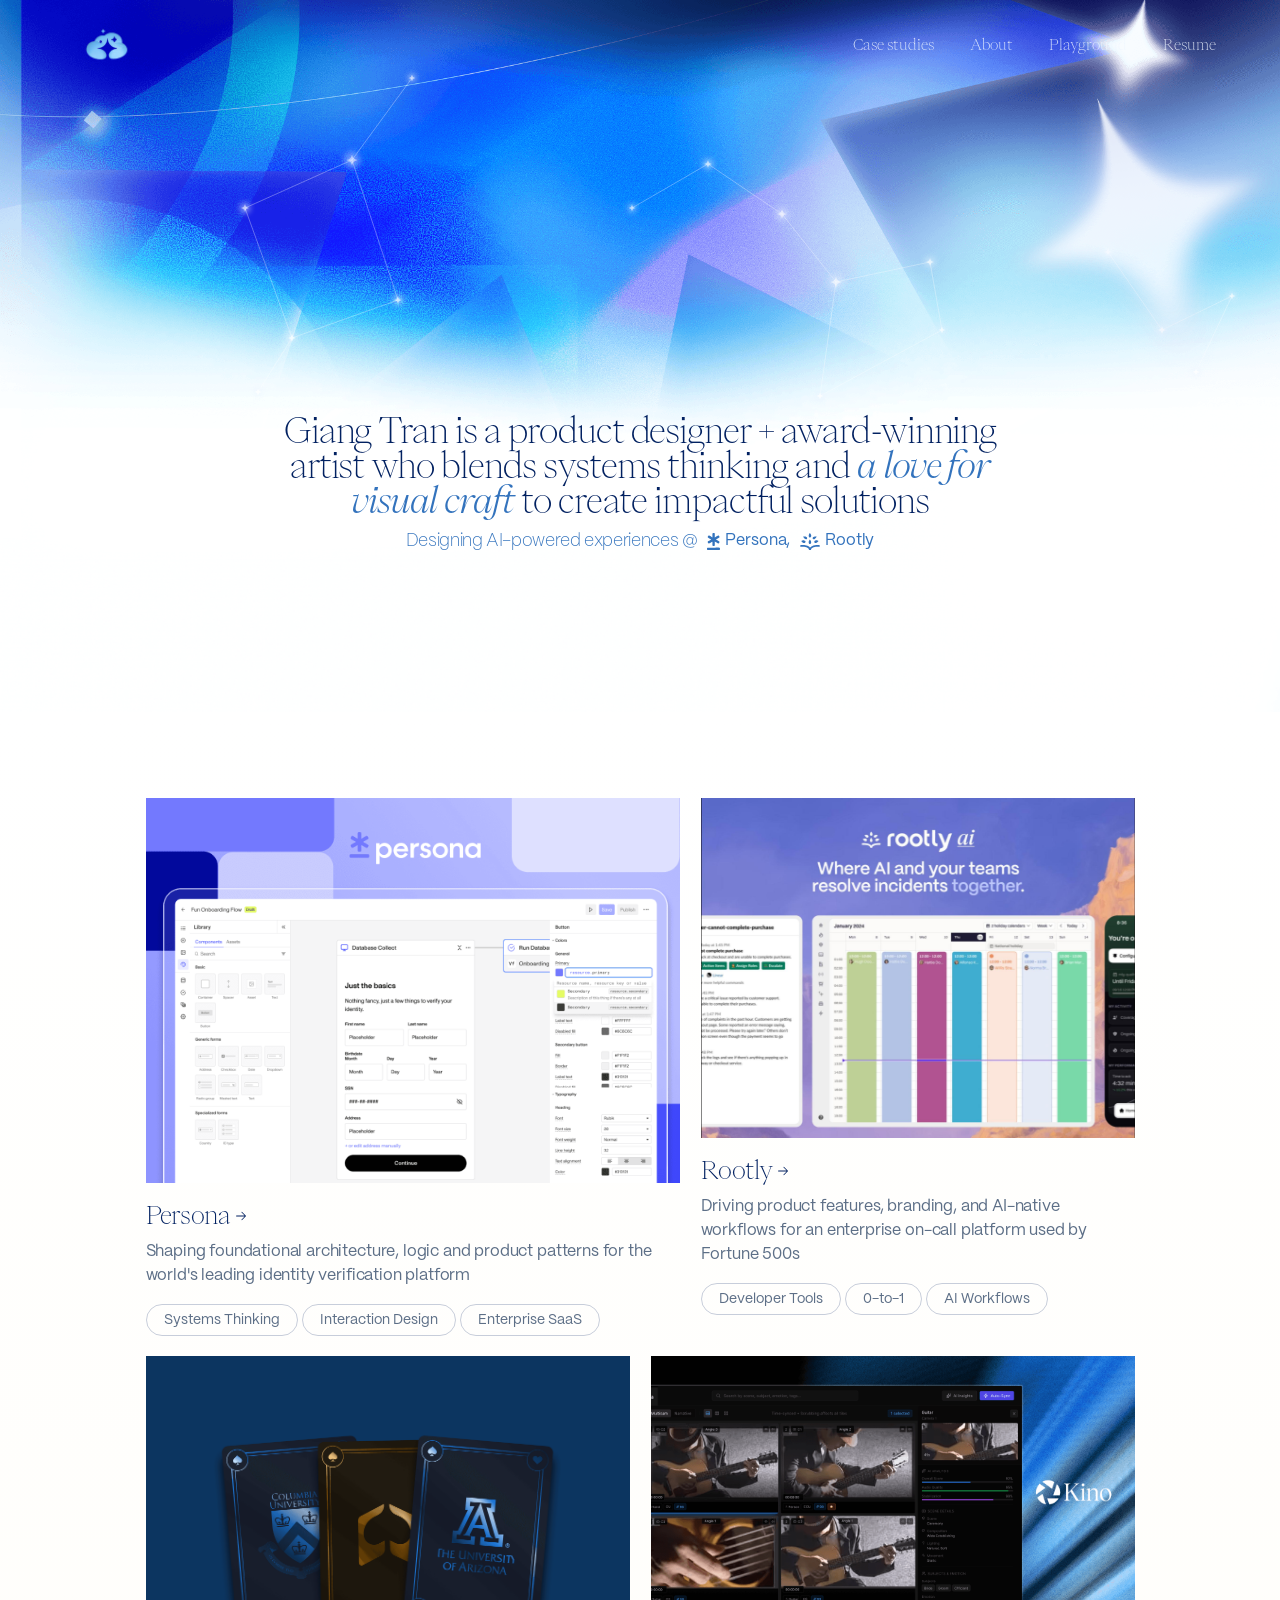
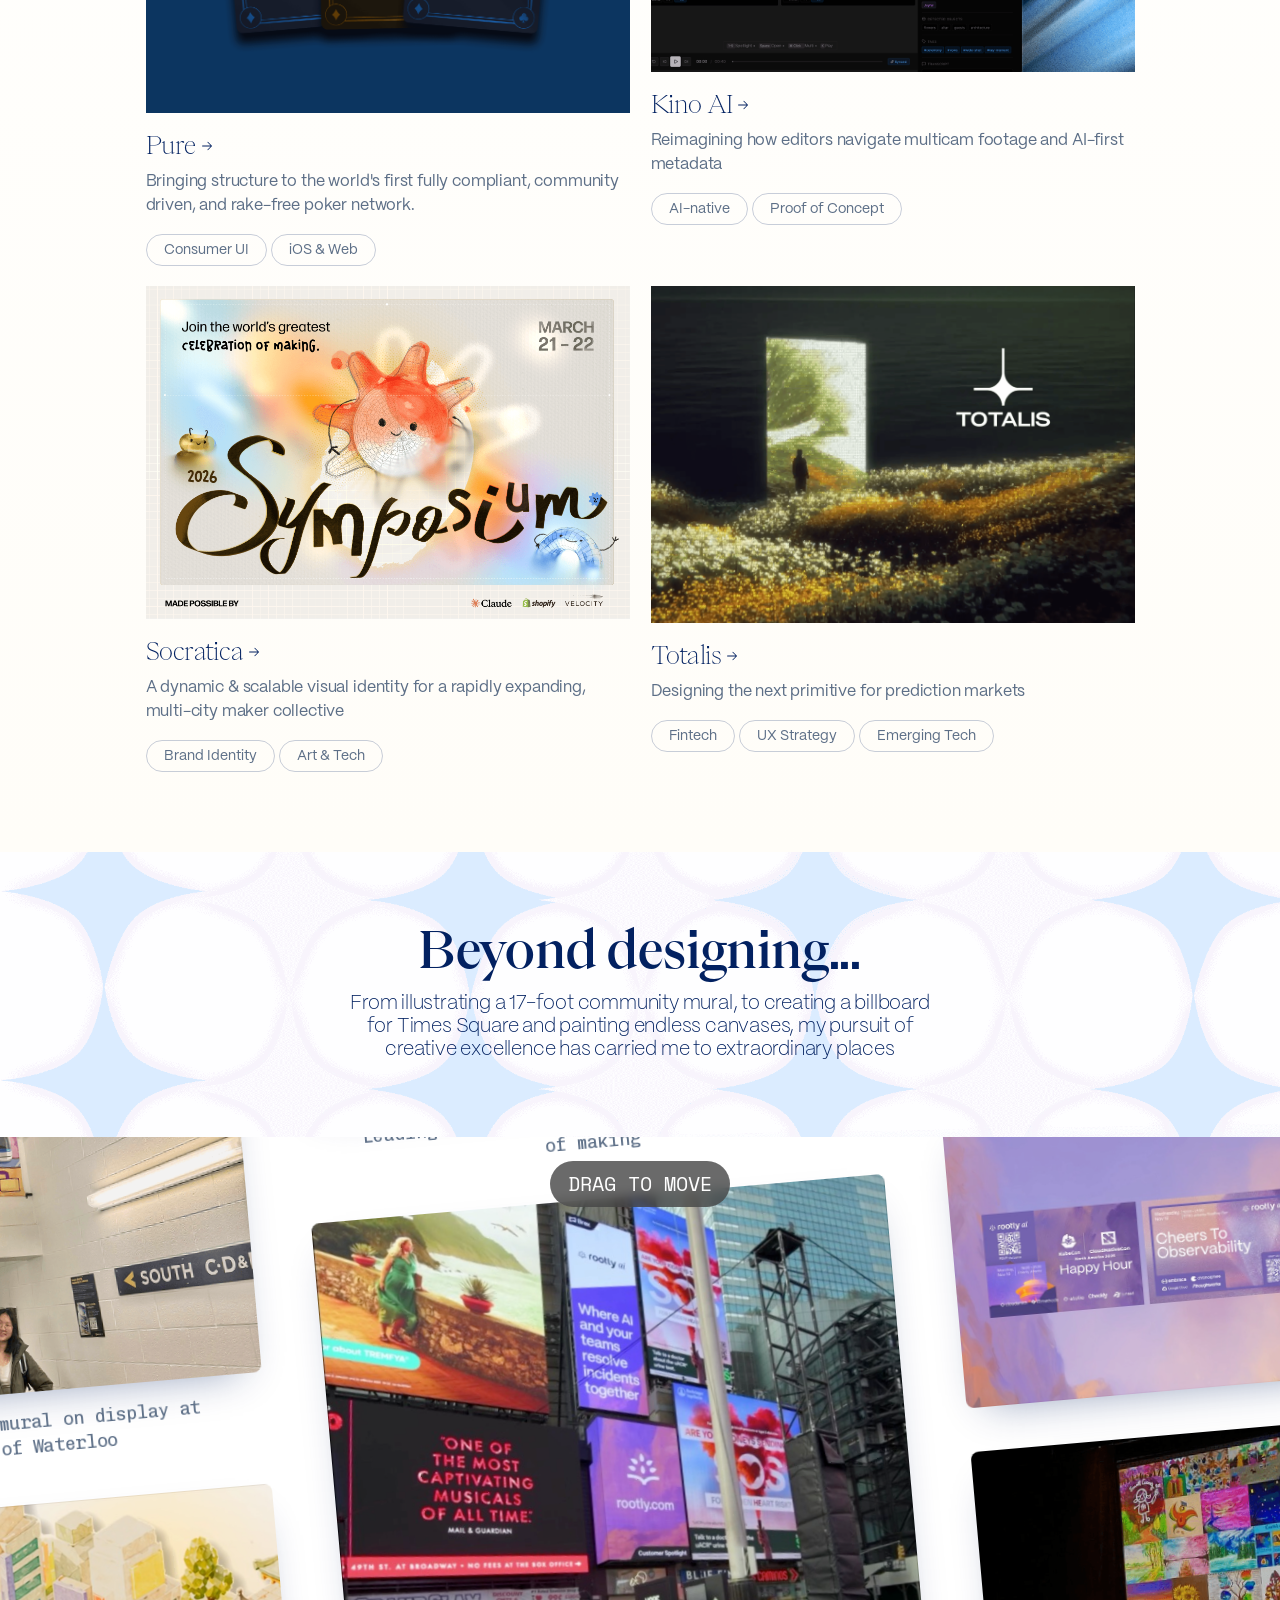
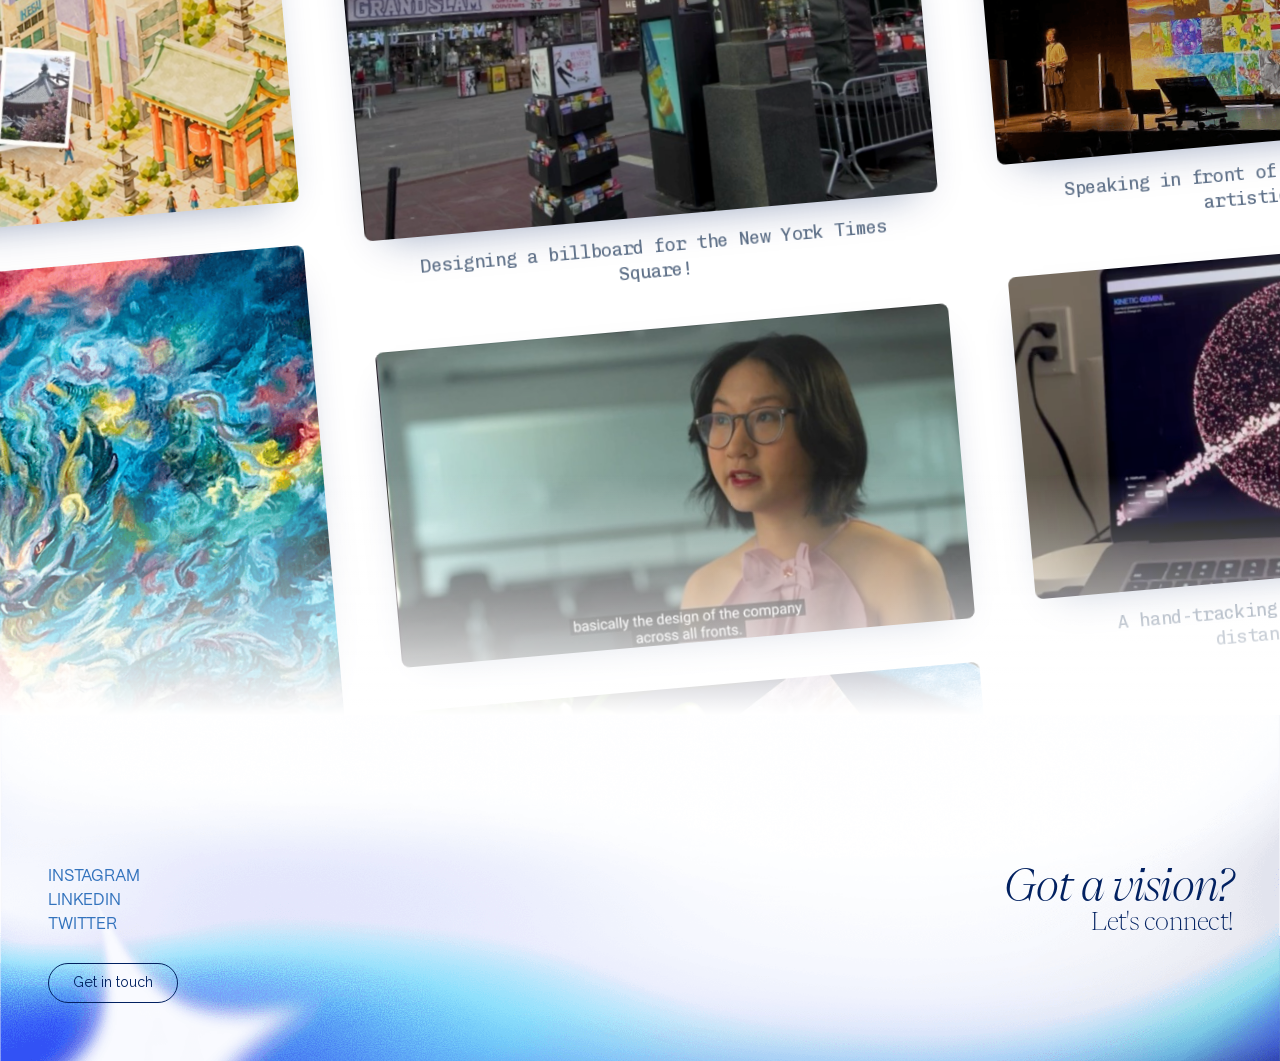
==== index.html @ 558af204 "Play cover videos for Persona and Rootly The two home-page cards now loop short muted videos (autopl" ====
<!doctype html>
<html lang="en">
<head>
  <meta charset="utf-8">
  <meta name="viewport" content="width=device-width, initial-scale=1">
  <title>Giang's Portfolio</title>
  <meta name="description" content="Giang Tran is a product designer + award-winning artist who blends systems thinking and a love for visual craft to create impactful solutions.">
  <link rel="icon" type="image/png" href="assets/home/logo.png">
  <meta property="og:title" content="Giang's Portfolio">
  <meta property="og:description" content="Product designer + award-winning artist blending systems thinking and visual craft.">
  <meta property="og:image" content="assets/og-image.png">
  <link rel="preload" href="assets/fonts/PPEiko-Thin.woff2" as="font" type="font/woff2" crossorigin>
  <link rel="preload" href="assets/fonts/PPMori-Regular.woff2" as="font" type="font/woff2" crossorigin>
  <script>
    // Turn on motion only when it can actually run, so content is never left hidden.
    if ('IntersectionObserver' in window && !matchMedia('(prefers-reduced-motion: reduce)').matches) {
      document.documentElement.classList.add('js-motion');
    }
  </script>
  <link rel="stylesheet" href="site.css">
  <link rel="stylesheet" href="styles.css">
</head>
<body class="home">

<!-- Shared icons -->
<svg width="0" height="0" class="visually-hidden" aria-hidden="true" focusable="false">
  <symbol id="i-arrow" viewBox="0 0 256 256">
    <path d="M200,64V168a8,8,0,0,1-16,0V83.31L69.66,197.66a8,8,0,0,1-11.32-11.32L172.69,72H88a8,8,0,0,1,0-16H192A8,8,0,0,1,200,64Z"/>
  </symbol>
  <symbol id="i-persona" viewBox="0 0 13.018 17.077">
    <path d="M5.986.015c.336-.008 1.171-.058 1.434.083.495.264.38 1.575.377 2.048-.008.76-.006 1.519.006 2.279.658-.322 3.205-2.012 3.723-1.911.183.035.345.161.452.31.213.297.64.962.559 1.326-.037.164-.122.27-.245.379-.682.607-2.402 1.4-3.288 1.959.648.424 3.306 1.712 3.504 2.233.074.194.04.404-.049.585-.16.332-.476 1.006-.847 1.122-.561.175-3.156-1.541-3.809-1.885-.029 1.044.011 2.094 0 3.139-.006.572.022 1-.564 1.257-.492.009-1.528.134-1.741-.455-.237-.651.156-3.339-.161-3.815-.382-.101-3.02 1.933-3.623 1.776-.531-.14-1.528-1.576-.687-2.092C2.09 7.7 3.153 7.114 4.221 6.49 3.638 6.084.865 4.741.709 4.249.57 3.813.931 3.343 1.138 2.978c.121-.213.297-.396.542-.459a.6.6 0 0 1 .372.025c.769.279 2.567 1.434 3.367 1.886.073-.962-.016-1.97.013-2.936C5.453.789 5.265.366 5.986.015ZM.471 14.714c.831-.04 1.874-.013 2.716-.013h4.926c1.363 0 3.126-.047 4.508.064.514.157.379 1.023.385 1.386.008.504-.047.668-.456.899-.809.045-1.84.019-2.663.02l-4.751.003H2.334c-.602 0-1.27.018-1.866-.063-.648-.088-.447-1.416-.409-1.863.018-.204.253-.34.412-.433Z"/>
  </symbol>
  <symbol id="i-rootly" viewBox="0 0 19.749 17.25">
    <path d="M1.105 12.275c.171-.028.613-.014.794-.014 2.517.008 6.45.36 7.998 2.684.363-.68 1.298-1.317 1.978-1.624 2.001-.904 4.296-1.079 6.46-1.042.445.007.978.023 1.414.09-.075.363-.141 1.314-.179 1.723-.482-.039-.994-.077-1.476-.074-2.157-.014-7.174.186-7.214 3.232l-1.999-.001v-.103c-.088-2.958-5.273-3.162-7.36-3.127-.448.007-.898.049-1.346.065A17 17 0 0 0 0 12.335c.368-.018.737-.038 1.105-.06ZM15.99 7.456c.55-.163 2.021.336 2.56.58-.63.811-1.109 1.417-2.034 1.906-.588.278-1.327.372-1.866-.076a1.23 1.23 0 0 1-.438-.844c-.085-1.02.937-1.497 1.778-1.567ZM3.063 7.46c.294-.033.592-.02.882.036.472.092.937.328 1.211.743a1.26 1.26 0 0 1-.354 1.721c-.421.273-.868.244-1.329.142-1.098-.363-1.761-1.171-2.44-2.066.677-.307 1.289-.496 2.03-.576Zm1.044-3.989c2.868-.372 3.982 2.454 1.754 2.894-1.509 0-2.335-1.518-2.958-2.695.396-.096.799-.163 1.204-.2Zm10.655-.004c.385-.098 1.5.104 1.896.203-.459 1.049-1.174 2.119-2.246 2.579-.489.152-1.019.154-1.435-.192a1.18 1.18 0 0 1-.422-.809c-.102-1.2 1.256-1.705 2.207-1.781ZM9.665 0c.014.001.045.006.055.015.58.607 1.135 1.437 1.353 2.256.248.937.039 1.933-1.008 2.203-.822.038-1.308-.468-1.452-1.258C8.408 2.087 9.058.904 9.665 0Zm.052 6.565c.005.003.03.013.033.017.805.973 1.836 2.576 1.145 3.858-.211.39-.608.557-.905.637-.821.024-1.294-.482-1.423-1.272-.192-1.17.513-2.321 1.15-3.24Z"/>
  </symbol>
</svg>

<nav class="nav nav--over" aria-label="Main">
  <a class="nav__logo" href="./" aria-label="Giang Tran, home"><img src="assets/home/logo.png" width="228" height="208" alt=""></a>
  <div class="nav__links" id="nav-links">
    <a href="#works">Case studies</a>
    <a href="about-me/">About</a>
    <a href="playground/">Playground</a>
    <a href="https://drive.google.com/file/d/1SyA3VrIay-27mWClztjOkhmCMgIzXOL6/view?usp=sharing" target="_blank" rel="noopener">Resume</a>
    <a class="nav__mail" href="mailto:giangt.edu@gmail.com">Get in touch</a>
  </div>
  <button class="nav__toggle" type="button" aria-label="Menu" aria-expanded="false" aria-controls="nav-links"><span></span><span></span></button>
</nav>

<header class="hero">
  <div class="hero__art" aria-hidden="true">
    <img class="hero__bg" src="assets/home/hero-bg.png" width="2048" height="1277" alt="">
    <svg class="hero__stars" viewBox="0 0 1440 712" preserveAspectRatio="xMidYMin slice">
      <g class="constellation">
        <polyline points="325,208 432,160 478,300 372,338 325,208"/>
        <polyline points="432,160 492,78"/>
        <polyline points="372,338 338,392"/>
        <g class="star" data-at="325,208"><circle class="star__halo" cx="325" cy="208" r="6"/><path d="M325,204 Q325.6,207.4 329,208 Q325.6,208.6 325,212 Q324.4,208.6 321,208 Q324.4,207.4 325,204Z"/></g><g class="star" data-at="432,160"><circle class="star__halo" cx="432" cy="160" r="8.4"/><path d="M432,154.4 Q432.8,159.2 437.6,160 Q432.8,160.8 432,165.6 Q431.2,160.8 426.4,160 Q431.2,159.2 432,154.4Z"/></g><g class="star" data-at="478,300"><circle class="star__halo" cx="478" cy="300" r="6"/><path d="M478,296 Q478.6,299.4 482,300 Q478.6,300.6 478,304 Q477.4,300.6 474,300 Q477.4,299.4 478,296Z"/></g>
        <g class="star" data-at="372,338"><circle class="star__halo" cx="372" cy="338" r="6"/><path d="M372,334 Q372.6,337.4 376,338 Q372.6,338.6 372,342 Q371.4,338.6 368,338 Q371.4,337.4 372,334Z"/></g><g class="star" data-at="492,78"><circle class="star__halo" cx="492" cy="78" r="4.8"/><path d="M492,74.8 Q492.4,77.6 495.2,78 Q492.4,78.4 492,81.2 Q491.6,78.4 488.8,78 Q491.6,77.6 492,74.8Z"/></g><g class="star" data-at="338,392"><circle class="star__halo" cx="338" cy="392" r="4.8"/><path d="M338,388.8 Q338.4,391.6 341.2,392 Q338.4,392.4 338,395.2 Q337.6,392.4 334.8,392 Q337.6,391.6 338,388.8Z"/></g>
      </g>
      <g class="constellation constellation--b">
        <polyline points="712,208 788,164 862,214 916,282 1010,262 1022,330 900,396"/>
        <polyline points="916,282 900,396"/>
        <g class="star" data-at="712,208"><circle class="star__halo" cx="712" cy="208" r="4.8"/><path d="M712,204.8 Q712.4,207.6 715.2,208 Q712.4,208.4 712,211.2 Q711.6,208.4 708.8,208 Q711.6,207.6 712,204.8Z"/></g><g class="star" data-at="788,164"><circle class="star__halo" cx="788" cy="164" r="6"/><path d="M788,160 Q788.6,163.4 792,164 Q788.6,164.6 788,168 Q787.4,164.6 784,164 Q787.4,163.4 788,160Z"/></g><g class="star" data-at="862,214"><circle class="star__halo" cx="862" cy="214" r="7.2"/><path d="M862,209.2 Q862.7,213.3 866.8,214 Q862.7,214.7 862,218.8 Q861.3,214.7 857.2,214 Q861.3,213.3 862,209.2Z"/></g>
        <g class="star" data-at="916,282"><circle class="star__halo" cx="916" cy="282" r="8.4"/><path d="M916,276.4 Q916.8,281.2 921.6,282 Q916.8,282.8 916,287.6 Q915.2,282.8 910.4,282 Q915.2,281.2 916,276.4Z"/></g><g class="star" data-at="1010,262"><circle class="star__halo" cx="1010" cy="262" r="6"/><path d="M1010,258 Q1010.6,261.4 1014,262 Q1010.6,262.6 1010,266 Q1009.4,262.6 1006,262 Q1009.4,261.4 1010,258Z"/></g><g class="star" data-at="1022,330"><circle class="star__halo" cx="1022" cy="330" r="4.8"/><path d="M1022,326.8 Q1022.4,329.6 1025.2,330 Q1022.4,330.4 1022,333.2 Q1021.6,330.4 1018.8,330 Q1021.6,329.6 1022,326.8Z"/></g><g class="star" data-at="900,396"><circle class="star__halo" cx="900" cy="396" r="4.8"/><path d="M900,392.8 Q900.4,395.6 903.2,396 Q900.4,396.4 900,399.2 Q899.6,396.4 896.8,396 Q899.6,395.6 900,392.8Z"/></g>
      </g>
      <g class="constellation constellation--c">
        <polyline points="1188,252 1242,330 1312,296 1276,372"/>
        <g class="star" data-at="1188,252"><circle class="star__halo" cx="1188" cy="252" r="4.8"/><path d="M1188,248.8 Q1188.4,251.6 1191.2,252 Q1188.4,252.4 1188,255.2 Q1187.6,252.4 1184.8,252 Q1187.6,251.6 1188,248.8Z"/></g><g class="star" data-at="1242,330"><circle class="star__halo" cx="1242" cy="330" r="6"/><path d="M1242,326 Q1242.6,329.4 1246,330 Q1242.6,330.6 1242,334 Q1241.4,330.6 1238,330 Q1241.4,329.4 1242,326Z"/></g><g class="star" data-at="1312,296"><circle class="star__halo" cx="1312" cy="296" r="4.8"/><path d="M1312,292.8 Q1312.4,295.6 1315.2,296 Q1312.4,296.4 1312,299.2 Q1311.6,296.4 1308.8,296 Q1311.6,295.6 1312,292.8Z"/></g><g class="star" data-at="1276,372"><circle class="star__halo" cx="1276" cy="372" r="4.8"/><path d="M1276,368.8 Q1276.4,371.6 1279.2,372 Q1276.4,372.4 1276,375.2 Q1275.6,372.4 1272.8,372 Q1275.6,371.6 1276,368.8Z"/></g>
      </g>
    </svg>
    <img class="hero__sparkle" src="assets/home/sparkle.png" width="945" height="916" alt="">
  </div>

  <div class="hero__copy">
    <h1 class="hero__title" data-words>Giang Tran is a product designer + award-winning artist who blends systems thinking and <em>a love for visual craft</em> to create impactful solutions</h1>
    <p class="hero__now">
      <span>Designing AI-powered experiences @</span>
      <a href="persona/"><svg class="mark mark--persona"><use href="#i-persona"/></svg>Persona,</a>
      <a href="rootly/"><svg class="mark mark--rootly"><use href="#i-rootly"/></svg>Rootly</a>
    </p>
  </div>
</header>

<main>
  <section class="works" id="works" aria-label="Case studies">
    <div class="works__grid">

      <div class="works__row works__row--wide-first">
        <a class="work" href="persona/" style="--ratio: 534 / 385">
          <div class="work__media"><video data-autoplay muted loop playsinline preload="metadata" poster="assets/home/cover-persona.png" aria-label="Persona's Flow Editor with the theme panel open"><source src="assets/video/cover-persona.mp4" type="video/mp4"></video></div>
          <h2 class="work__title">Persona <svg><use href="#i-arrow"/></svg></h2>
          <p class="work__desc">Shaping foundational architecture, logic and product patterns for the world's leading identity verification platform</p>
          <ul class="tags"><li>Systems Thinking</li><li>Interaction Design</li><li>Enterprise SaaS</li></ul>
        </a>
        <a class="work" href="rootly/" style="--ratio: 434 / 340">
          <div class="work__media"><video data-autoplay muted loop playsinline preload="metadata" poster="assets/home/posters/cover-rootly.jpg" aria-label="Rootly AI: where AI and your teams resolve incidents together"><source src="assets/video/cover-rootly.mp4" type="video/mp4"></video></div>
          <h2 class="work__title">Rootly <svg><use href="#i-arrow"/></svg></h2>
          <p class="work__desc">Driving product features, branding, and AI-native workflows for an enterprise on-call platform used by Fortune 500s</p>
          <ul class="tags"><li>Developer Tools</li><li>0-to-1</li><li>AI Workflows</li></ul>
        </a>
      </div>

      <div class="works__row">
        <a class="work" href="purepoker/" style="--ratio: 484 / 357">
          <div class="work__media"><img src="assets/home/cover-pure.png" width="2048" height="1510" alt="Three custom Pure playing card backs on a navy background" loading="lazy"></div>
          <h2 class="work__title">Pure <svg><use href="#i-arrow"/></svg></h2>
          <p class="work__desc">Bringing structure to the world's first fully compliant, community driven, and rake-free poker network.</p>
          <ul class="tags"><li>Consumer UI</li><li>iOS &amp; Web</li></ul>
        </a>
        <a class="work" href="kinoai/" style="--ratio: 484 / 316">
          <div class="work__media"><img src="assets/home/cover-kino.png" width="1294" height="844" alt="Kino's multicam editing interface showing four camera angles" loading="lazy"></div>
          <h2 class="work__title">Kino AI <svg><use href="#i-arrow"/></svg></h2>
          <p class="work__desc">Reimagining how editors navigate multicam footage and AI-first metadata</p>
          <ul class="tags"><li>AI-native</li><li>Proof of Concept</li></ul>
        </a>
      </div>

      <div class="works__row">
        <a class="work" href="socratica/" style="--ratio: 480 / 330">
          <div class="work__media"><img src="assets/home/cover-socratica.png" width="1893" height="1302" alt="Socratica Symposium 2026 poster with painterly characters" loading="lazy"></div>
          <h2 class="work__title">Socratica <svg><use href="#i-arrow"/></svg></h2>
          <p class="work__desc">A dynamic &amp; scalable visual identity for a rapidly expanding, multi-city maker collective</p>
          <ul class="tags"><li>Brand Identity</li><li>Art &amp; Tech</li></ul>
        </a>
        <div class="work work--soon" style="--ratio: 480 / 334">
          <div class="work__media"><img src="assets/home/cover-totalis.png" width="2048" height="1427" alt="Totalis: a glowing doorway standing in a field of flowers at night" loading="lazy"></div>
          <h2 class="work__title">Totalis <svg><use href="#i-arrow"/></svg></h2>
          <p class="work__desc">Designing the next primitive for prediction markets</p>
          <ul class="tags"><li>Fintech</li><li>UX Strategy</li><li>Emerging Tech</li></ul>
        </div>
      </div>

    </div>
  </section>

  <section class="beyond" id="beyond">
    <div class="beyond__head">
      <h2>Beyond designing...</h2>
      <p>From illustrating a 17-foot community mural, to creating a billboard for Times Square and painting endless canvases, my pursuit of creative excellence has carried me to extraordinary places</p>
    </div>

    <div class="beyond__stage" data-drag-stage>
      <div class="beyond__canvas" data-drag-canvas>
        <div class="beyond__col">
          <figure>
            <img src="assets/home/b-mural.png" width="977" height="1024" alt="Giang sitting in front of her 17-foot mural at the University of Waterloo" loading="lazy" draggable="false">
            <figcaption>My 17-feet digital art mural on display at the University of Waterloo</figcaption>
          </figure>
          <figure>
            <video data-autoplay muted loop playsinline preload="none" poster="assets/home/posters/b-col1.jpg" aria-label="An isometric illustration of Tokyo with travel photos popping up">
              <source src="assets/video/b-col1.mp4" type="video/mp4">
            </video>
          </figure>
          <figure>
            <img src="assets/home/b-isometric.png" width="710" height="1024" alt="Isometric painting of a Japanese street and temple" loading="lazy" draggable="false">
          </figure>
        </div>

        <div class="beyond__col">
          <figure>
            <video data-autoplay muted loop playsinline preload="none" poster="assets/home/posters/b-symposium.jpg" aria-label="Footage from the Socratica Symposium">
              <source src="assets/video/b-symposium.mp4" type="video/mp4">
            </video>
            <figcaption>Leading design for the world's greatest day of making</figcaption>
          </figure>
          <figure>
            <video data-autoplay muted loop playsinline preload="none" poster="assets/home/posters/b-billboard.jpg" aria-label="A Rootly billboard playing in Times Square">
              <source src="assets/video/b-billboard.mp4" type="video/mp4">
            </video>
            <figcaption>Designing a billboard for the New York Times Square!</figcaption>
          </figure>
          <figure>
            <video data-autoplay muted loop playsinline preload="none" poster="assets/home/posters/b-interview.jpg" aria-label="Giang interviewed as Faculty of Arts Co-op Student of the Year">
              <source src="assets/video/b-interview.mp4" type="video/mp4">
            </video>
          </figure>
          <figure>
            <img src="assets/home/b-dragon.png" width="1024" height="600" alt="Swirling dragon painting in blues and golds" loading="lazy" draggable="false">
          </figure>
        </div>

        <div class="beyond__col">
          <figure>
            <img src="assets/home/b-happyhour.jpeg" width="1024" height="576" alt="Event graphics for Rootly's KubeCon happy hour" loading="lazy" draggable="false">
          </figure>
          <figure class="is-narrow">
            <video data-autoplay muted loop playsinline preload="none" poster="assets/home/posters/b-col3.jpg" aria-label="Animated Rootly event invitations">
              <source src="assets/video/b-col3.mp4" type="video/mp4">
            </video>
          </figure>
          <figure>
            <img src="assets/home/b-speaking.png" width="1024" height="559" alt="A stage with a giant collage of Giang's paintings projected behind it" loading="lazy" draggable="false">
            <figcaption>Speaking in front of 3000+ people about my artistic journey</figcaption>
          </figure>
          <figure>
            <video data-autoplay muted loop playsinline preload="none" poster="assets/home/posters/b-handtracking.jpg" aria-label="A particle model reacting to hand movement">
              <source src="assets/video/b-handtracking.mp4" type="video/mp4">
            </video>
            <figcaption>A hand-tracking 3D model, changing with distance and pressure</figcaption>
          </figure>
        </div>
      </div>
      <span class="drag-pill" aria-hidden="true">DRAG TO MOVE</span>
      <span class="drag-cursor" aria-hidden="true">
        <svg class="drag-cursor__hand drag-cursor__hand--open" width="26" height="26" viewBox="0 0 24 24" fill="none" stroke="currentColor" stroke-width="1.6" stroke-linecap="round" stroke-linejoin="round"><path d="M18 11V6a2 2 0 0 0-4 0"/><path d="M14 10V4a2 2 0 0 0-4 0v2"/><path d="M10 10.5V6a2 2 0 0 0-4 0v8"/><path d="M18 8a2 2 0 1 1 4 0v6a8 8 0 0 1-8 8h-2c-2.8 0-4.5-.86-6-2.34l-3.6-3.6a2 2 0 0 1 2.83-2.82L7 15"/></svg>
        <svg class="drag-cursor__hand drag-cursor__hand--grab" width="26" height="26" viewBox="0 0 24 24" fill="none" stroke="currentColor" stroke-width="1.6" stroke-linecap="round" stroke-linejoin="round"><path d="M18 11.5V9a2 2 0 0 0-4 0v1.4"/><path d="M14 10V8a2 2 0 0 0-4 0v2"/><path d="M10 9.9V9a2 2 0 0 0-4 0v5"/><path d="M6 14a2 2 0 0 0-4 0"/><path d="M18 11a2 2 0 1 1 4 0v3a8 8 0 0 1-8 8h-4a8 8 0 0 1-8-8 2 2 0 1 1 4 0"/></svg>
        <span class="drag-cursor__label">See more</span>
      </span>
    </div>
  </section>
</main>

<footer class="site-footer">
  <img class="site-footer__bg" src="assets/home/footer-bg.png" width="2048" height="912" alt="" loading="lazy">
  <div class="site-footer__inner">
    <div>
      <ul class="site-footer__social">
        <li><a href="https://www.instagram.com/giangtran_0901/" target="_blank" rel="noopener">INSTAGRAM</a></li>
        <li><a href="https://www.linkedin.com/in/giang-tran0901/" target="_blank" rel="noopener">LINKEDIN</a></li>
        <li><a href="https://x.com/giangtr0901" target="_blank" rel="noopener">TWITTER</a></li>
      </ul>
      <a class="pill" href="mailto:giangt.edu@gmail.com">Get in touch</a>
    </div>
    <div class="site-footer__cta">
      <p class="site-footer__script">Got a vision?</p>
      <p class="site-footer__connect">Let's connect!</p>
    </div>
  </div>
</footer>

<script src="site.js" defer></script>
</body>
</html>
---- site.css ----
/* ==========================================================================
   Shared across every page: fonts, navigation, pill buttons, footer.
   Page-specific styles live in styles.css (home), case.css (case studies)
   and pages.css (About, Playground).
   ========================================================================== */

/* ---------- Fonts ---------- */
@font-face { font-family: "PP Mori"; src: url("assets/fonts/PPMori-ExtraLight.woff2") format("woff2"); font-weight: 200; font-display: swap; }
@font-face { font-family: "PP Mori"; src: url("assets/fonts/PPMori-Light.woff2") format("woff2"); font-weight: 300; font-display: swap; }
@font-face { font-family: "PP Mori"; src: url("assets/fonts/PPMori-Book.woff2") format("woff2"); font-weight: 350; font-display: swap; }
@font-face { font-family: "PP Mori"; src: url("assets/fonts/PPMori-Regular.woff2") format("woff2"); font-weight: 400; font-display: swap; }
@font-face { font-family: "PP Mori"; src: url("assets/fonts/PPMori-Medium.woff2") format("woff2"); font-weight: 500; font-display: swap; }
@font-face { font-family: "PP Mori"; src: url("assets/fonts/PPMori-SemiBold.woff2") format("woff2"); font-weight: 600; font-display: swap; }
@font-face { font-family: "PP Eiko"; src: url("assets/fonts/PPEiko-Thin.woff2") format("woff2"); font-weight: 100; font-display: swap; }
@font-face { font-family: "PP Eiko"; src: url("assets/fonts/PPEiko-Medium.woff2") format("woff2"); font-weight: 500; font-display: swap; }
@font-face { font-family: "PP Eiko"; src: url("assets/fonts/PPEiko-LightItalic.woff2") format("woff2"); font-weight: 300; font-style: italic; font-display: swap; }
@font-face { font-family: "Aston Script"; src: url("assets/fonts/AstonScript-Bold.woff2") format("woff2"); font-weight: 700; font-display: swap; }
@font-face { font-family: "Raleway"; src: url("assets/fonts/Raleway-Regular.woff2") format("woff2"); font-weight: 400; font-display: swap; }
@font-face { font-family: "Space Mono"; src: url("assets/fonts/SpaceMono-Regular.woff2") format("woff2"); font-weight: 400; font-display: swap; }
@font-face { font-family: "Chivo Mono"; src: url("assets/fonts/ChivoMono-Regular.woff2") format("woff2"); font-weight: 400; font-display: swap; }

/* ---------- Brand tokens ---------- */
:root {
  --navy: #022161;
  --blue: #3373bd;
  --sky: #cae0fa;
  --mist: #f0f7ff;
  --cream: #fffdf8;
  --slate: #5d6f87;
  --body: #5d6f87;          /* body copy across the site */

  --font-sans: "PP Mori", "Helvetica Neue", Helvetica, Arial, sans-serif;
  --font-serif: "PP Eiko", "Iowan Old Style", Georgia, serif;
  --font-script: "Aston Script", "Snell Roundhand", cursive;
  --font-ui: "Raleway", "PP Mori", sans-serif;
  --font-mono: "SF Mono", ui-monospace, "Chivo Mono", Menlo, monospace;
}

/* ---------- Navigation ---------- */
.nav {
  position: relative;
  z-index: 50;
  display: flex;
  align-items: center;
  gap: 40px;
  height: 91px;
  padding: 0 40px 0 80px;
  font-family: var(--font-sans);
  font-weight: 400;
  font-size: 16px;
  line-height: 24px;
  letter-spacing: -.01em;
  color: var(--navy);
}
.nav--over { position: absolute; inset: 0 0 auto; color: var(--mist); }

.nav a { color: inherit; text-decoration: none; }
.nav__logo { flex: none; display: block; }
.nav__logo img { display: block; width: 55px; height: auto; }

/* The bar itself only holds the space; the logo and links are pinned to the
   viewport so they stay visible while scrolling. Text colour follows the
   background underneath (site.js sets .is-on-dark / .is-on-light). */
.nav.is-on-dark { color: var(--mist); }
.nav.is-on-light { color: var(--navy); }

.nav__links,
.nav__toggle {
  -webkit-backdrop-filter: blur(14px) saturate(160%);
  backdrop-filter: blur(14px) saturate(160%);
  background: rgba(255, 255, 255, .12);
  box-shadow: inset 0 0 0 1px rgba(255, 255, 255, .22);
  transition: color .35s, background-color .35s, box-shadow .35s;
}
.nav.is-on-light .nav__links,
.nav.is-on-light .nav__toggle {
  background: rgba(255, 255, 255, .55);
  box-shadow: inset 0 0 0 1px rgba(2, 33, 97, .08), 0 8px 24px -14px rgba(2, 33, 97, .35);
}
/* At the very top the menu sits on the page with no glass behind it. */
.nav:not(.is-scrolled) .nav__links,
.nav:not(.is-scrolled) .nav__toggle {
  -webkit-backdrop-filter: none;
  backdrop-filter: none;
  background-color: transparent;
  box-shadow: none;
}

@media (min-width: 861px) {
  /* Start: logo on the left, menu on the right. Scrolled: both meet in the
     middle. site.js measures the menu and sets --logo-x / --links-x. */
  .nav__logo {
    position: fixed;
    top: 20px;
    left: 80px;
    transform-origin: left center;
  }
  .nav__links {
    position: fixed;
    top: 23px;
    right: 40px;
    display: flex;
    align-items: center;
    gap: 36px;
    padding: 10px 24px;
    border-radius: 12px;
  }
  .nav--js .nav__logo { left: 0; transform: translateX(var(--logo-x)) scale(var(--logo-s, 1)); }
  .nav--js .nav__links { left: 0; right: auto; transform: translateX(var(--links-x)); }
  .nav--ready .nav__logo,
  .nav--ready .nav__links {
    transition: transform .8s cubic-bezier(.65, 0, .35, 1), color .35s, background-color .35s, box-shadow .35s;
  }
}
.nav__links a { font-family: var(--font-serif); font-weight: 100; font-size: 15px; letter-spacing: 0; opacity: .92; transition: opacity .2s; }
.nav__links a:hover { opacity: 1; }
.nav__links a[aria-current="page"] { font-style: italic; opacity: .55; }
.nav__links a[aria-current="page"]:hover { opacity: 1; }

.nav__toggle,
.nav__links .nav__mail { display: none; }

/* ---------- Pill button ---------- */
.pill {
  display: inline-grid;
  place-items: center;
  min-width: 128px;
  height: 40px;
  padding: 0 24px;
  border: 1px solid currentColor;
  border-radius: 999px;
  font-family: var(--font-ui);
  font-size: 14px;
  line-height: 1.2;
  letter-spacing: 0;
  text-decoration: none;
  color: var(--navy);
  transition: background-color .25s, color .25s, border-color .25s;
}
.pill:hover { background: var(--navy); border-color: var(--navy); color: #fff; }

/* ---------- Footer ---------- */
.site-footer {
  position: relative;
  isolation: isolate;
  overflow: hidden;
  margin-top: var(--footer-gap, 0);
  padding: 150px 48px 58px;
  font-family: var(--font-sans);
  color: var(--navy);
}
.site-footer__bg {
  position: absolute;
  inset: 0;
  z-index: -1;
  width: 100%;
  height: 100%;
  max-width: none;
  object-fit: cover;
  object-position: center 52%;
}
.site-footer__inner {
  display: flex;
  justify-content: space-between;
  align-items: flex-start;
  gap: 32px;
}
.site-footer__social {
  margin: 0;
  padding: 0;
  list-style: none;
  font-weight: 400;
  font-size: 16px;
  line-height: 24px;
  letter-spacing: -.01em;
}
.site-footer__social a { color: var(--blue); text-decoration: none; transition: color .2s; }
.site-footer__social a:hover { color: var(--navy); }
.site-footer .pill { margin-top: 26px; }
.site-footer__cta { margin: -5px 0 0; text-align: right; }
.site-footer__script {
  margin: 0;
  font-family: var(--font-serif);
  font-style: italic;
  font-weight: 300;
  font-size: 42px;
  line-height: 1.15;
  letter-spacing: -.02em;
}
.site-footer__connect {
  margin: 0;
  font-family: var(--font-serif);
  font-weight: 100;
  font-size: 25px;
  line-height: 1;
  letter-spacing: -.03em;
}

/* ==========================================================================
   Small screens
   ========================================================================== */
@media (max-width: 860px) {
  .nav { height: 72px; padding: 0 20px; gap: 16px; }
  .nav__logo { position: fixed; top: 14px; left: 20px; }
  .nav__logo img { width: 46px; }

  .nav__toggle {
    position: fixed;
    top: 14px;
    right: 16px;
    display: grid;
    place-items: center;
    width: 44px;
    height: 44px;
    padding: 0;
    border: 0;
    border-radius: 12px;
    color: inherit;
    cursor: pointer;
  }
  .nav__toggle span {
    grid-area: 1 / 1;
    width: 22px;
    height: 1.5px;
    background: currentColor;
    transition: transform .3s cubic-bezier(.2, .6, .2, 1);
  }
  .nav__toggle span:first-child { transform: translateY(-4px); }
  .nav__toggle span:last-child { transform: translateY(4px); }
  .nav.is-open .nav__toggle span:first-child { transform: rotate(45deg); }
  .nav.is-open .nav__toggle span:last-child { transform: rotate(-45deg); }

  .nav__links {
    position: fixed;
    top: 66px;
    left: 12px;
    right: 12px;
    flex-direction: column;
    align-items: stretch;
    gap: 0;
    margin: 0;
    padding: 8px 20px;
    border-radius: 16px;
    background: rgba(255, 255, 255, .94);
    -webkit-backdrop-filter: blur(16px);
    backdrop-filter: blur(16px);
    box-shadow: 0 18px 40px -18px rgba(2, 33, 97, .35);
    color: var(--navy);
    opacity: 0;
    visibility: hidden;
    transform: translateY(-6px);
    transition: opacity .25s, transform .25s, visibility .25s;
  }
  .nav.is-open .nav__links { opacity: 1; visibility: visible; transform: none; }
  .nav.is-on-dark .nav__links,
  .nav.is-on-light .nav__links {
    -webkit-backdrop-filter: blur(16px);
    backdrop-filter: blur(16px);
    background: rgba(255, 255, 255, .94);
    box-shadow: 0 18px 40px -18px rgba(2, 33, 97, .35);
  }
  .nav__links a { padding: 13px 0; font-size: 17px; opacity: 1; }
  .nav__links .nav__mail { display: block; color: var(--blue); }
  .nav__links a + a { border-top: 1px solid rgba(2, 33, 97, .1); }

  .site-footer { padding: 96px 20px 66px; }
  .site-footer__inner { flex-direction: column-reverse; gap: 40px; }
  .site-footer__cta { margin: 0; text-align: left; }
  .site-footer__script { font-size: 36px; line-height: 1.2; }
  .site-footer__connect { margin-top: 8px; }
}

@media (prefers-reduced-motion: reduce) {
  .nav__links, .nav__toggle span, .pill,
  .nav--ready .nav__logo, .nav--ready .nav__links { transition: none; }
}

/* ---------- Cursor sparkle trail (site.js) ---------- */
.sparkle-trail {
  position: fixed;
  inset: 0;
  z-index: 9999;
  overflow: hidden;
  pointer-events: none;
}
.sparkle-trail__spark {
  position: absolute;
  clip-path: polygon(50% 0, 61% 39%, 100% 50%, 61% 61%, 50% 100%, 39% 61%, 0 50%, 39% 39%);
  filter: drop-shadow(0 0 3px currentColor);
  transform: translate(-50%, -50%);
  will-change: transform, opacity;
}
---- styles.css ----
/* ==========================================================================
   Homepage — rebuilt from the live giangs.art layout (measured at 1440px).
   Shared fonts, nav and footer come from site.css.
   ========================================================================== */

*, *::before, *::after { box-sizing: border-box; }

html { -webkit-text-size-adjust: 100%; scroll-behavior: smooth; }

body {
  margin: 0;
  background: #fff;
  color: var(--navy);
  font-family: var(--font-sans);
  font-weight: 400;
  font-size: 16px;
  line-height: 1.5;
  letter-spacing: -.01em;
  -webkit-font-smoothing: antialiased;
  -moz-osx-font-smoothing: grayscale;
  text-rendering: optimizeLegibility;
  overflow-x: hidden;
}

h1, h2, p, ul, figure { margin: 0; }
ul { padding: 0; list-style: none; }
img, video { display: block; max-width: 100%; }
a { color: inherit; text-decoration: none; }
.visually-hidden { position: absolute; width: 0; height: 0; overflow: hidden; }

/* ---------- Hero ---------- */
.hero {
  position: relative;
  min-height: 712px;
  padding: 412px 24px 96px;
  overflow: hidden;
  isolation: isolate;
}
.hero__art { position: absolute; inset: 0; z-index: -1; pointer-events: none; }
.hero__bg {
  position: absolute;
  inset: 0;
  width: 100%;
  height: 100%;
  max-width: none;
  object-fit: cover;
}

.hero__stars { position: absolute; inset: 0; width: 100%; height: 100%; }
.constellation :is(polyline, line) {
  fill: none;
  stroke: rgba(255, 255, 255, .55);
  stroke-width: .8;
  stroke-linecap: round;
  transition: stroke 1.6s ease;
}
.constellation .star {
  fill: #fff;
  filter: drop-shadow(0 0 2px rgba(255, 255, 255, .7));
  transform-box: fill-box;
  transform-origin: center;
  transition: filter 1.6s ease;
}
/* A faint blurred glow sitting behind each sparkle. */
.constellation .star__halo {
  fill: rgba(220, 235, 255, .35);
  filter: blur(2.5px);
}
.js-motion .constellation { animation: drift 14s ease-in-out infinite alternate; }
.js-motion .constellation--b { animation-duration: 18s; animation-delay: -6s; }
.js-motion .constellation--c { animation-duration: 16s; animation-delay: -3s; }

/* Load sequence (site.js sets the lengths and delays): a line draws from star
   to star, each star appears as the line reaches it, then the whole sky lights up. */
.js-motion .hero__stars line {
  stroke: rgba(255, 255, 255, .4);
  stroke-dasharray: var(--len);
  stroke-dashoffset: var(--len);
  animation: draw-line var(--dur) cubic-bezier(.45, 0, .55, 1) var(--delay) forwards;
}
.js-motion .hero__stars .star {
  opacity: 0;
  filter: drop-shadow(0 0 2px rgba(255, 255, 255, .6));
  animation: star-in .9s ease-out var(--delay, 0s) forwards;
}
.js-motion .hero__stars.is-lit line { stroke: rgba(255, 255, 255, .7); }
/* Once lit, each sparkle pulses in and out on its own rhythm (set in site.js). */
.js-motion .hero__stars.is-lit .star {
  opacity: 1;
  filter: drop-shadow(0 0 2px rgba(255, 255, 255, .9)) drop-shadow(0 0 6px rgba(202, 224, 250, .5));
  animation:
    light-up 1.8s ease-out,
    twinkle var(--tw-dur, 3s) ease-in-out calc(1.8s + var(--tw-delay, 0s)) infinite;
}

.hero__sparkle {
  position: absolute;
  top: 63px;
  left: 76.3%;
  width: clamp(190px, 25.6vw, 369px);
  height: auto;
  max-width: none;
  opacity: .86;
}
.js-motion .hero__sparkle { animation: sparkle 9s ease-in-out infinite; }

@keyframes drift {
  from { transform: translate(0, 0); }
  to { transform: translate(10px, -8px); }
}
@keyframes draw-line { to { stroke-dashoffset: 0; } }
@keyframes star-in {
  from { opacity: 0; transform: scale(.2); }
  60% { opacity: .9; transform: scale(1.25); }
  to { opacity: .7; transform: scale(1); }
}
@keyframes light-up {
  0% { opacity: .7; transform: scale(1); }
  35% { opacity: 1; transform: scale(1.4); }
  100% { opacity: 1; transform: scale(1); }
}
@keyframes twinkle {
  0%, 100% { opacity: 1; transform: scale(1) rotate(0deg); }
  50% { opacity: 0; transform: scale(.15) rotate(45deg); }
}
@keyframes sparkle {
  0%, 100% { transform: rotate(-42deg) scale(1); opacity: .86; }
  50% { transform: rotate(-30deg) scale(1.06); opacity: 1; }
}

.hero__copy { max-width: 740px; margin-inline: auto; text-align: center; }
.hero__title {
  font-family: var(--font-serif);
  font-weight: 100;
  font-size: 35px;
  line-height: 1;
  letter-spacing: -.03em;
  color: var(--navy);
}
.hero__title em { font-weight: 300; font-style: italic; color: var(--blue); }

.hero__now {
  display: flex;
  flex-wrap: wrap;
  justify-content: center;
  align-items: center;
  gap: 4px 10px;
  margin-top: 12px;
  font-weight: 200;
  font-size: 18px;
  line-height: 1.35;
  letter-spacing: -.02em;
  color: var(--blue);
}
.hero__now a {
  display: inline-flex;
  align-items: center;
  gap: 5px;
  font-weight: 400;
  font-size: 16px;
  letter-spacing: -.01em;
  transition: color .2s;
}
.hero__now a:hover { color: var(--navy); }
.mark { flex: none; fill: currentColor; }
.mark--persona { width: 13px; height: 17px; }
.mark--rootly { width: 20px; height: 17px; }

/* Words drift into focus one after another on load. */
.js-motion .hero__title .w {
  display: inline-block;
  opacity: 0;
  filter: blur(10px);
  transform: translateY(8px);
  animation: word-in .9s cubic-bezier(.2, .6, .2, 1) forwards;
  animation-delay: calc(var(--i) * 32ms + 120ms);
}
.js-motion .hero__now { opacity: 0; animation: fade-in .9s ease .95s forwards; }
@keyframes word-in { to { opacity: 1; filter: blur(0); transform: none; } }
@keyframes fade-in { to { opacity: 1; } }

/* ---------- Works ---------- */
.works {
  padding: 86px 20px 80px;
  background: linear-gradient(#fff 0%, var(--cream) 100%);
  scroll-margin-top: 0;
}
.works__grid { display: grid; gap: 20px; max-width: 989px; margin-inline: auto; }
.works__row {
  display: grid;
  grid-template-columns: repeat(2, minmax(0, 1fr));
  align-items: start;
  gap: 32px 21px;
}
.works__row--wide-first { grid-template-columns: minmax(0, 534fr) minmax(0, 434fr); }

.work { display: block; }
.work__media { aspect-ratio: var(--ratio, 3 / 2); overflow: hidden; background: var(--mist); }
.work__media :is(img, video) {
  display: block;
  width: 100%;
  height: 100%;
  object-fit: cover;
  transition: transform .8s cubic-bezier(.2, .6, .2, 1);
}
a.work:hover .work__media :is(img, video),
a.work:focus-visible .work__media :is(img, video) { transform: scale(1.03); }

.work__title {
  display: flex;
  align-items: center;
  gap: 2px;
  margin-top: 19px;
  font-family: var(--font-serif);
  font-weight: 100;
  font-size: 25px;
  line-height: 1;
  letter-spacing: -.03em;
  color: var(--navy);
}
.work__title svg {
  flex: none;
  width: 18px;
  height: 18px;
  margin-top: 3px;
  fill: currentColor;
  transform: rotate(45deg) scale(.72);
  transition: transform .35s cubic-bezier(.2, .6, .2, 1);
}
a.work:hover .work__title svg,
a.work:focus-visible .work__title svg { transform: rotate(0deg) scale(.9); }

.work__desc { margin-top: 13px; font-size: 16px; line-height: 24px; color: var(--slate); }

/* Tags: quiet outlined pills. */
.tags { display: flex; flex-wrap: wrap; gap: 4px; margin-top: 16px; }
.tags li {
  padding: 5px 17px;
  border: 1px solid rgba(2, 33, 97, .22);
  border-radius: 999px;
  font-size: 14px;
  line-height: 20px;
  letter-spacing: 0;
  color: var(--slate);
}

/* ---------- Beyond designing ---------- */
.beyond { background: #fff; }
.beyond__head {
  display: grid;
  align-content: center;
  justify-items: center;
  gap: 20px;
  min-height: 285px;
  padding: 48px 24px;
  background: url("assets/home/pattern.png") center / cover no-repeat;
  text-align: center;
}
.beyond__head h2 {
  font-family: var(--font-serif);
  font-weight: 500;
  font-size: 50px;
  line-height: .9;
  letter-spacing: -.004em;
}
.beyond__head p { max-width: 600px; font-weight: 200; font-size: 20px; line-height: 1.15; letter-spacing: -.01em; }

.beyond__stage {
  position: relative;
  height: 1178px;
  overflow: hidden;
  touch-action: pan-y;
  user-select: none;
  -webkit-user-select: none;
  cursor: grab;
}
.beyond__stage.is-dragging { cursor: grabbing; }
.beyond__stage::after {
  content: "";
  position: absolute;
  inset: auto 0 0;
  height: 240px;
  background: linear-gradient(rgba(255, 255, 255, 0), #fff);
  pointer-events: none;
}

.beyond__canvas {
  --col: 575px;
  --gap: 62px;
  position: absolute;
  top: -400px;
  left: 50%;
  display: flex;
  align-items: flex-start;
  gap: var(--gap);
  width: calc(3 * var(--col) + 2 * var(--gap));
  margin-left: calc(-1.5 * var(--col) - var(--gap));
  transform: translate3d(var(--x, 0px), var(--y, 0px), 0) rotate(-5deg);
  will-change: transform;
}
.beyond__col { flex: none; display: grid; gap: 44px; width: var(--col); }
.beyond__col:nth-child(2) { margin-top: 20px; }
.beyond__col:nth-child(3) { margin-top: 44px; }

.beyond__canvas img,
.beyond__canvas video {
  width: 100%;
  height: auto;
  border-radius: 8px;
  box-shadow: 0 18px 40px -22px rgba(2, 33, 97, .45);
  pointer-events: none;
}
.beyond__canvas video { object-fit: cover; background: var(--mist); }
.beyond__canvas .is-narrow { width: 66%; }
.beyond__canvas figcaption {
  margin-top: 18px;
  padding-inline: 8%;
  font-family: var(--font-mono);
  font-weight: 500;
  font-size: 18px;
  line-height: 1.4;
  letter-spacing: -.02em;
  text-align: center;
  color: var(--slate);
}

.drag-pill {
  position: absolute;
  top: 24px;
  left: 50%;
  z-index: 2;
  padding: 8px 18px;
  border-radius: 999px;
  background: rgba(64, 64, 64, .78);
  -webkit-backdrop-filter: blur(6px);
  backdrop-filter: blur(6px);
  font-family: "Space Mono", var(--font-mono);
  font-size: 20px;
  line-height: 30px;
  letter-spacing: 0;
  white-space: nowrap;
  color: #fff;
  transform: translate(-50%, 0);
  pointer-events: none;
  transition: opacity .3s;
}
/* With a mouse, a hand replaces the cursor inside the canvas: it sways while
   idle, closes while dragging, and turns into "See more" over a piece of work. */
.drag-cursor { display: none; }
@media (hover: hover) and (pointer: fine) {
  .beyond__stage.has-cursor,
  .beyond__stage.has-cursor.is-dragging { cursor: none; }

  .drag-cursor {
    position: absolute;
    top: 0;
    left: 0;
    z-index: 3;
    display: flex;
    align-items: center;
    gap: 8px;
    height: 52px;
    padding: 0 13px;
    border-radius: 999px;
    background: rgba(64, 64, 64, .78);
    -webkit-backdrop-filter: blur(6px);
    backdrop-filter: blur(6px);
    color: #fff;
    font-family: "Space Mono", var(--font-mono);
    font-size: 15px;
    line-height: 1;
    text-transform: uppercase;
    white-space: nowrap;
    pointer-events: none;
    opacity: 0;
    transform: translate3d(var(--px, 0px), var(--py, 0px), 0) translate(-50%, -50%) scale(.6);
    transition: opacity .2s, transform .2s cubic-bezier(.2, .6, .2, 1), padding .25s;
  }
  .has-cursor .drag-cursor { opacity: 1; transform: translate3d(var(--px, 0px), var(--py, 0px), 0) translate(-50%, -50%); }
  /* Follow the pointer without lag; only the size change eases. */
  .has-cursor .drag-cursor { transition: opacity .2s, padding .25s; }

  .drag-cursor__hand { flex: none; display: block; }
  .drag-cursor__hand--open { animation: hand-sway 1.6s ease-in-out infinite; transform-origin: 50% 90%; }
  .drag-cursor__hand--grab,
  .is-dragging .drag-cursor__hand--open { display: none; }
  .is-dragging .drag-cursor__hand--grab { display: block; }

  .drag-cursor__label { display: none; }
  .is-over-work:not(.is-dragging) .drag-cursor { padding: 0 20px 0 15px; }
  .is-over-work:not(.is-dragging) .drag-cursor__label { display: block; }

  .has-cursor .drag-pill { opacity: 0; }
}
@keyframes hand-sway {
  0%, 100% { transform: translateX(-2px) rotate(-8deg); }
  50% { transform: translateX(2px) rotate(8deg); }
}

/* ---------- Scroll reveals ---------- */
.js-motion :is(.work, .beyond__head > *) {
  transition:
    opacity .8s cubic-bezier(.2, .6, .2, 1) var(--reveal-delay, 0ms),
    transform .8s cubic-bezier(.2, .6, .2, 1) var(--reveal-delay, 0ms);
}
.js-motion :is(.work, .beyond__head > *):not(.is-visible) { opacity: 0; transform: translateY(24px); }

/* ==========================================================================
   Tablet
   ========================================================================== */
@media (max-width: 1100px) {
  .hero { min-height: 0; padding-top: clamp(300px, 34vw, 412px); }
  .beyond__canvas { --col: 440px; --gap: 44px; top: -300px; }
  .beyond__stage { height: 940px; }
}

/* ==========================================================================
   Mobile
   ========================================================================== */
@media (max-width: 720px) {
  .hero { padding: 268px 20px 56px; }
  .hero__bg { height: 420px; object-position: 38% top; }
  .hero__stars { height: 420px; }
  .hero__sparkle { top: 84px; left: 62%; }
  .hero__title { font-size: 27px; line-height: 1.06; }
  .hero__now { margin-top: 16px; font-size: 16px; }
  .hero__now span { flex-basis: 100%; }

  .works { padding: 40px 20px 64px; }
  .works__grid { gap: 40px; }
  .works__row,
  .works__row--wide-first { grid-template-columns: minmax(0, 1fr); gap: 40px; }
  .work__title { margin-top: 16px; }
  .work__desc { margin-top: 10px; }

  .beyond__head { min-height: 240px; gap: 16px; }
  .beyond__head h2 { font-size: 38px; }
  .beyond__head p { font-size: 17px; line-height: 1.25; }

  .beyond__stage { height: 700px; }
  .beyond__stage::after { height: 140px; }
  .beyond__canvas { --col: 270px; --gap: 24px; top: -150px; }
  .beyond__col { gap: 26px; }
  .beyond__canvas figcaption { margin-top: 12px; font-size: 13px; }
  .drag-pill { top: 16px; padding: 5px 14px; font-size: 14px; line-height: 24px; }
}

@media (prefers-reduced-motion: reduce) {
  html { scroll-behavior: auto; }
  .drag-cursor__hand--open { animation: none; }
  .work__media img, .work__title svg { transition: none; }
}
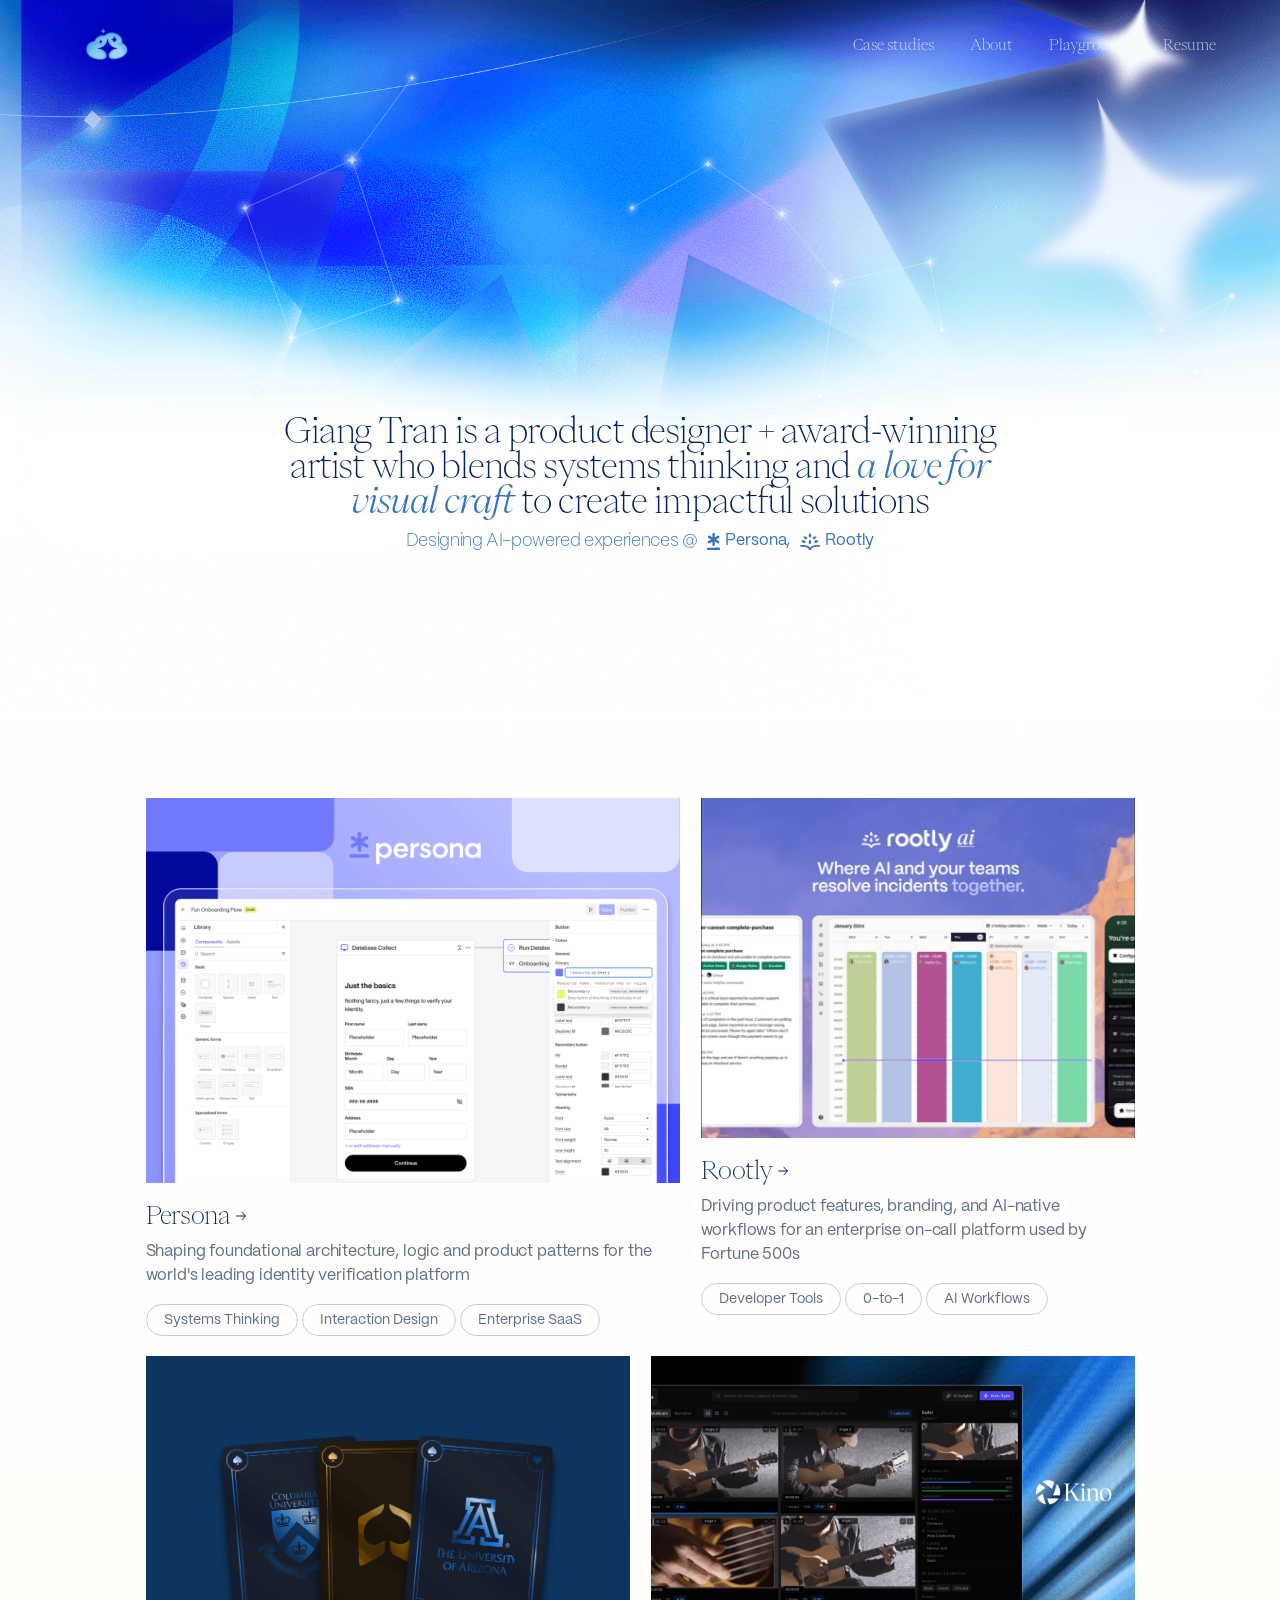
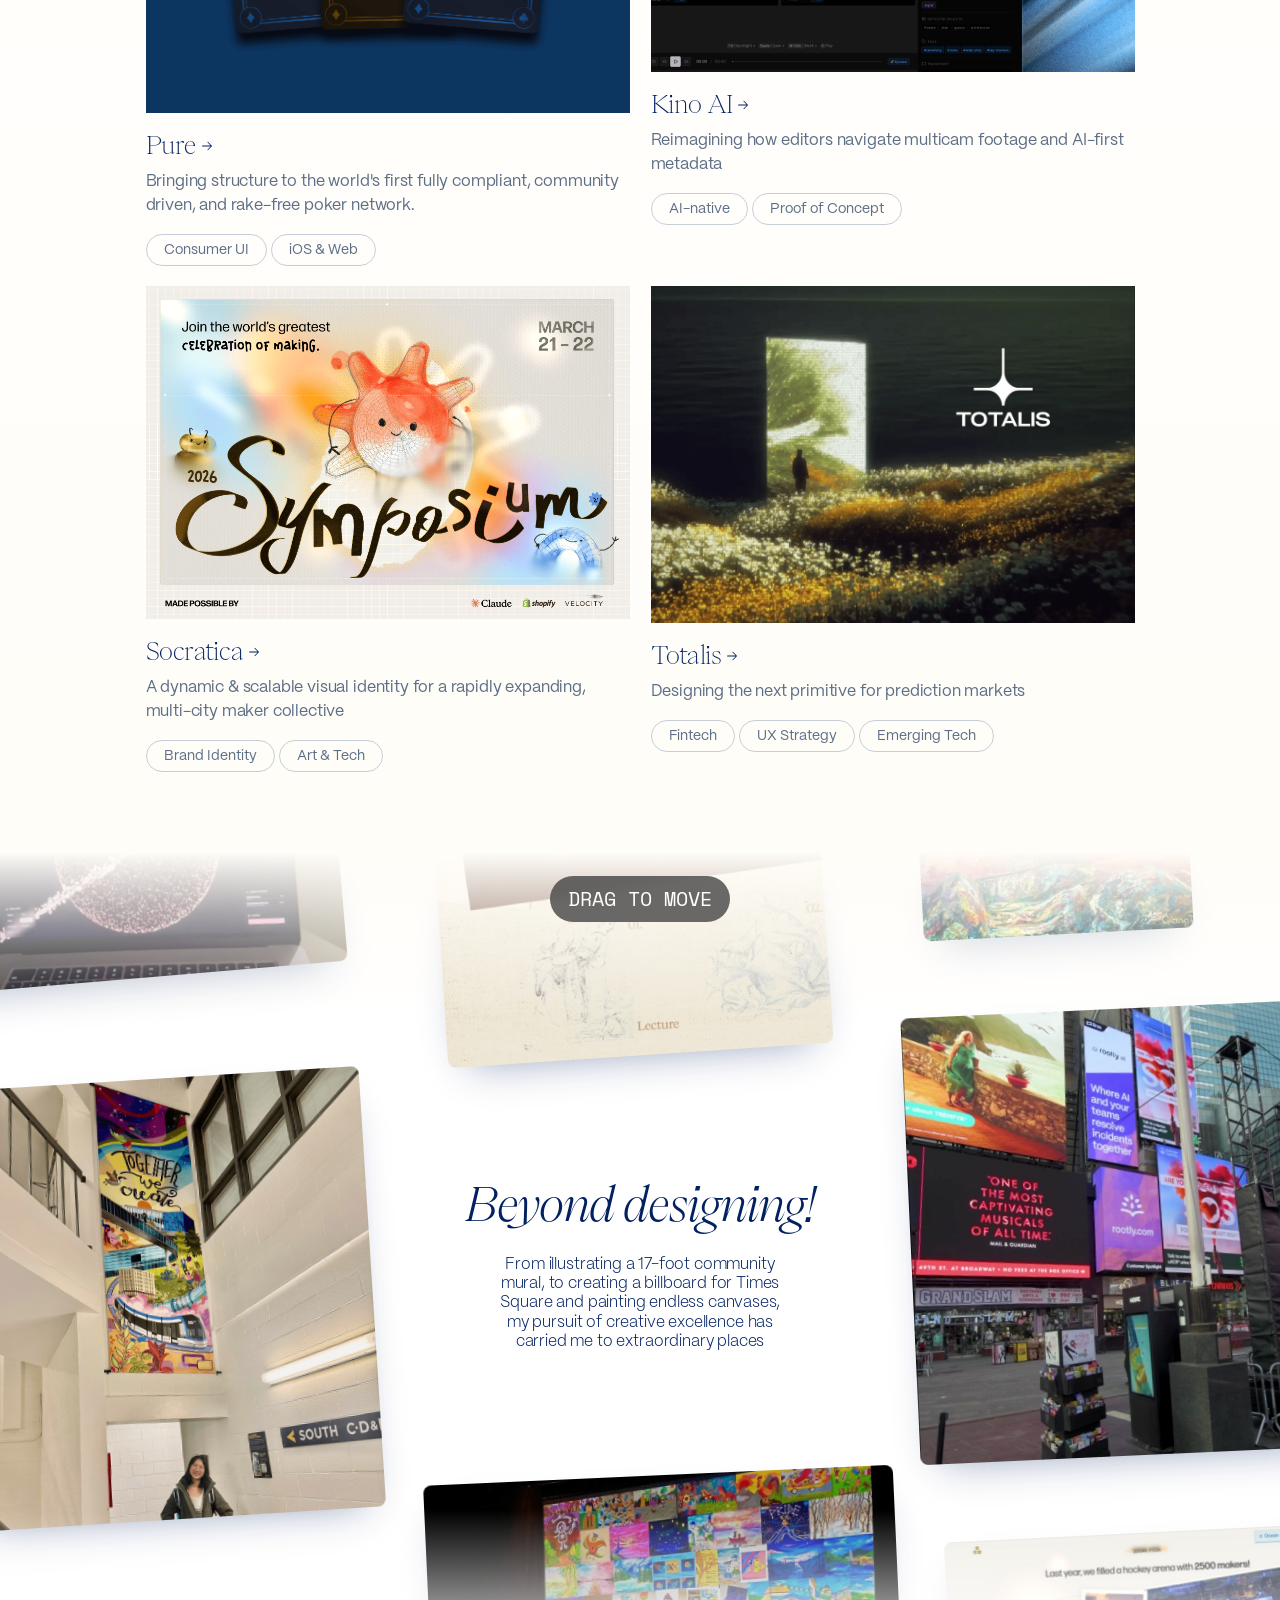
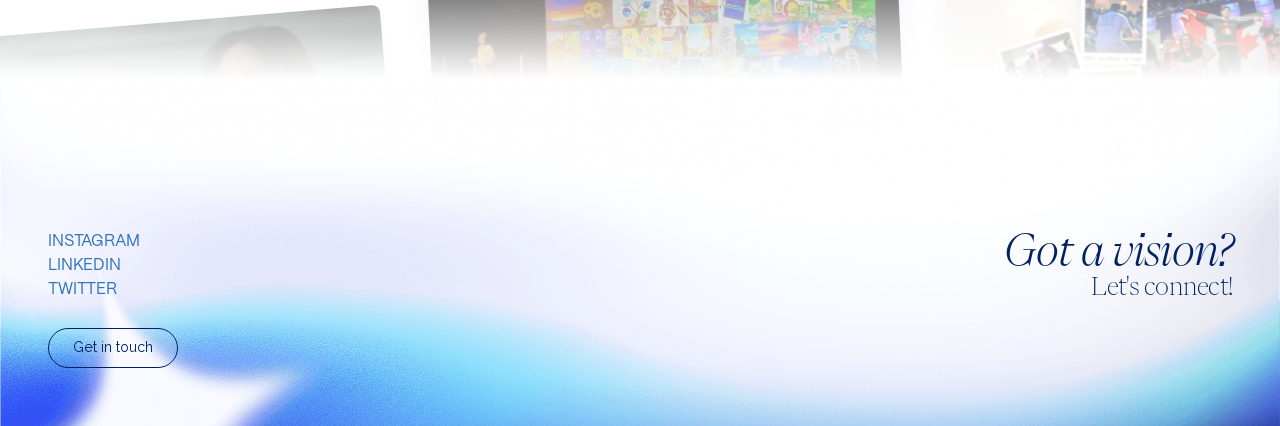
==== commit e7de2168: "Rebuild "Beyond designing" as an endless canvas The section is now one draggable, tilted wall that r" ====
--- a/index.html
+++ b/index.html
@@ -134,79 +134,69 @@
     </div>
   </section>
 
-  <section class="beyond" id="beyond">
-    <div class="beyond__head">
-      <h2>Beyond designing...</h2>
-      <p>From illustrating a 17-foot community mural, to creating a billboard for Times Square and painting endless canvases, my pursuit of creative excellence has carried me to extraordinary places</p>
-    </div>
-
+  <section class="beyond" id="beyond" data-star-trail>
     <div class="beyond__stage" data-drag-stage>
+      <!-- An endless, tilted wall of work. site.js repeats these pieces to fill
+           the space, sizes them, and wraps them around as you drag. -->
       <div class="beyond__canvas" data-drag-canvas>
-        <div class="beyond__col">
-          <figure>
-            <img src="assets/home/b-mural.png" width="977" height="1024" alt="Giang sitting in front of her 17-foot mural at the University of Waterloo" loading="lazy" draggable="false">
-            <figcaption>My 17-feet digital art mural on display at the University of Waterloo</figcaption>
-          </figure>
-          <figure>
-            <video data-autoplay muted loop playsinline preload="none" poster="assets/home/posters/b-col1.jpg" aria-label="An isometric illustration of Tokyo with travel photos popping up">
-              <source src="assets/video/b-col1.mp4" type="video/mp4">
-            </video>
-          </figure>
-          <figure>
-            <img src="assets/home/b-isometric.png" width="710" height="1024" alt="Isometric painting of a Japanese street and temple" loading="lazy" draggable="false">
-          </figure>
-        </div>
-
-        <div class="beyond__col">
-          <figure>
-            <video data-autoplay muted loop playsinline preload="none" poster="assets/home/posters/b-symposium.jpg" aria-label="Footage from the Socratica Symposium">
-              <source src="assets/video/b-symposium.mp4" type="video/mp4">
-            </video>
-            <figcaption>Leading design for the world's greatest day of making</figcaption>
-          </figure>
-          <figure>
-            <video data-autoplay muted loop playsinline preload="none" poster="assets/home/posters/b-billboard.jpg" aria-label="A Rootly billboard playing in Times Square">
-              <source src="assets/video/b-billboard.mp4" type="video/mp4">
-            </video>
-            <figcaption>Designing a billboard for the New York Times Square!</figcaption>
-          </figure>
-          <figure>
-            <video data-autoplay muted loop playsinline preload="none" poster="assets/home/posters/b-interview.jpg" aria-label="Giang interviewed as Faculty of Arts Co-op Student of the Year">
-              <source src="assets/video/b-interview.mp4" type="video/mp4">
-            </video>
-          </figure>
-          <figure>
-            <img src="assets/home/b-dragon.png" width="1024" height="600" alt="Swirling dragon painting in blues and golds" loading="lazy" draggable="false">
-          </figure>
-        </div>
-
-        <div class="beyond__col">
-          <figure>
-            <img src="assets/home/b-happyhour.jpeg" width="1024" height="576" alt="Event graphics for Rootly's KubeCon happy hour" loading="lazy" draggable="false">
-          </figure>
-          <figure class="is-narrow">
-            <video data-autoplay muted loop playsinline preload="none" poster="assets/home/posters/b-col3.jpg" aria-label="Animated Rootly event invitations">
-              <source src="assets/video/b-col3.mp4" type="video/mp4">
-            </video>
-          </figure>
-          <figure>
-            <img src="assets/home/b-speaking.png" width="1024" height="559" alt="A stage with a giant collage of Giang's paintings projected behind it" loading="lazy" draggable="false">
-            <figcaption>Speaking in front of 3000+ people about my artistic journey</figcaption>
-          </figure>
-          <figure>
-            <video data-autoplay muted loop playsinline preload="none" poster="assets/home/posters/b-handtracking.jpg" aria-label="A particle model reacting to hand movement">
-              <source src="assets/video/b-handtracking.mp4" type="video/mp4">
-            </video>
-            <figcaption>A hand-tracking 3D model, changing with distance and pressure</figcaption>
-          </figure>
-        </div>
-      </div>
+        <figure class="beyond__item" style="--ratio: 977 / 1024">
+          <img src="assets/home/b-mural.png" width="977" height="1024" alt="Giang sitting in front of her 17-foot mural at the University of Waterloo" loading="lazy" draggable="false">
+          <figcaption>My 17-feet digital art mural on display at the University of Waterloo</figcaption>
+        </figure>
+        <figure class="beyond__item" style="--ratio: 800 / 456">
+          <video muted loop playsinline preload="none" poster="assets/home/posters/b-symposium.jpg" aria-label="Footage from the Socratica Symposium">
+            <source src="assets/video/b-symposium.mp4" type="video/mp4">
+          </video>
+          <figcaption>Leading design for the world's greatest day of making</figcaption>
+        </figure>
+        <figure class="beyond__item" style="--ratio: 1024 / 576">
+          <img src="assets/home/b-happyhour.jpeg" width="1024" height="576" alt="Event graphics for Rootly's KubeCon happy hour" loading="lazy" draggable="false">
+        </figure>
+        <figure class="beyond__item" style="--ratio: 800 / 444">
+          <video muted loop playsinline preload="none" poster="assets/home/posters/b-col1.jpg" aria-label="An isometric illustration of Tokyo with travel photos popping up">
+            <source src="assets/video/b-col1.mp4" type="video/mp4">
+          </video>
+        </figure>
+        <figure class="beyond__item" style="--ratio: 720 / 776">
+          <video muted loop playsinline preload="none" poster="assets/home/posters/b-billboard.jpg" aria-label="A Rootly billboard playing in Times Square">
+            <source src="assets/video/b-billboard.mp4" type="video/mp4">
+          </video>
+          <figcaption>Designing a billboard for the New York Times Square!</figcaption>
+        </figure>
+        <figure class="beyond__item" style="--ratio: 1024 / 559">
+          <img src="assets/home/b-speaking.png" width="1024" height="559" alt="A stage with a giant collage of Giang's paintings projected behind it" loading="lazy" draggable="false">
+          <figcaption>Speaking in front of 3000+ people about my artistic journey</figcaption>
+        </figure>
+        <figure class="beyond__item" style="--ratio: 710 / 1024">
+          <img src="assets/home/b-isometric.png" width="710" height="1024" alt="Isometric painting of a Japanese street and temple" loading="lazy" draggable="false">
+        </figure>
+        <figure class="beyond__item" style="--ratio: 640 / 352">
+          <video muted loop playsinline preload="none" poster="assets/home/posters/b-interview.jpg" aria-label="Giang interviewed as Faculty of Arts Co-op Student of the Year">
+            <source src="assets/video/b-interview.mp4" type="video/mp4">
+          </video>
+        </figure>
+        <figure class="beyond__item" style="--ratio: 800 / 611">
+          <video muted loop playsinline preload="none" poster="assets/home/posters/b-col3.jpg" aria-label="Animated Rootly event invitations">
+            <source src="assets/video/b-col3.mp4" type="video/mp4">
+          </video>
+        </figure>
+        <figure class="beyond__item" style="--ratio: 1024 / 600">
+          <img src="assets/home/b-dragon.png" width="1024" height="600" alt="Swirling dragon painting in blues and golds" loading="lazy" draggable="false">
+        </figure>
+        <figure class="beyond__item" style="--ratio: 640 / 360">
+          <video muted loop playsinline preload="none" poster="assets/home/posters/b-handtracking.jpg" aria-label="A particle model reacting to hand movement">
+            <source src="assets/video/b-handtracking.mp4" type="video/mp4">
+          </video>
+          <figcaption>A hand-tracking 3D model, changing with distance and pressure</figcaption>
+        </figure>
+      </div>
+
+      <div class="beyond__head">
+        <h2>Beyond designing!</h2>
+        <p>From illustrating a 17-foot community mural, to creating a billboard for Times Square and painting endless canvases, my pursuit of creative excellence has carried me to extraordinary places</p>
+      </div>
+
       <span class="drag-pill" aria-hidden="true">DRAG TO MOVE</span>
-      <span class="drag-cursor" aria-hidden="true">
-        <svg class="drag-cursor__hand drag-cursor__hand--open" width="26" height="26" viewBox="0 0 24 24" fill="none" stroke="currentColor" stroke-width="1.6" stroke-linecap="round" stroke-linejoin="round"><path d="M18 11V6a2 2 0 0 0-4 0"/><path d="M14 10V4a2 2 0 0 0-4 0v2"/><path d="M10 10.5V6a2 2 0 0 0-4 0v8"/><path d="M18 8a2 2 0 1 1 4 0v6a8 8 0 0 1-8 8h-2c-2.8 0-4.5-.86-6-2.34l-3.6-3.6a2 2 0 0 1 2.83-2.82L7 15"/></svg>
-        <svg class="drag-cursor__hand drag-cursor__hand--grab" width="26" height="26" viewBox="0 0 24 24" fill="none" stroke="currentColor" stroke-width="1.6" stroke-linecap="round" stroke-linejoin="round"><path d="M18 11.5V9a2 2 0 0 0-4 0v1.4"/><path d="M14 10V8a2 2 0 0 0-4 0v2"/><path d="M10 9.9V9a2 2 0 0 0-4 0v5"/><path d="M6 14a2 2 0 0 0-4 0"/><path d="M18 11a2 2 0 1 1 4 0v3a8 8 0 0 1-8 8h-4a8 8 0 0 1-8-8 2 2 0 1 1 4 0"/></svg>
-        <span class="drag-cursor__label">See more</span>
-      </span>
     </div>
   </section>
 </main>
--- a/site.css
+++ b/site.css
@@ -64,36 +64,42 @@
 .nav.is-on-dark { color: var(--mist); }
 .nav.is-on-light { color: var(--navy); }
 
+/* Once the page scrolls, a frosted bar runs the full width behind the logo
+   and links. It, the logo and the links slide away while scrolling down and
+   come back on any scroll up (site.js sets .is-scrolled / .is-hidden). */
+.nav::before {
+  content: "";
+  position: fixed;
+  top: 0;
+  left: 0;
+  right: 0;
+  height: 90px;
+  -webkit-backdrop-filter: blur(16px) saturate(160%);
+  backdrop-filter: blur(16px) saturate(160%);
+  background: rgba(255, 255, 255, .6);
+  box-shadow: 0 1px 0 rgba(2, 33, 97, .06);
+  opacity: 0;
+  pointer-events: none;
+  transition: opacity .35s, background-color .35s, box-shadow .35s, translate .4s cubic-bezier(.2, .7, .2, 1);
+}
+.nav.is-on-dark::before { background: rgba(6, 20, 66, .28); box-shadow: 0 1px 0 rgba(255, 255, 255, .08); }
+.nav.is-scrolled::before { opacity: 1; }
+.nav__logo,
 .nav__links,
-.nav__toggle {
-  -webkit-backdrop-filter: blur(14px) saturate(160%);
-  backdrop-filter: blur(14px) saturate(160%);
-  background: rgba(255, 255, 255, .12);
-  box-shadow: inset 0 0 0 1px rgba(255, 255, 255, .22);
-  transition: color .35s, background-color .35s, box-shadow .35s;
-}
-.nav.is-on-light .nav__links,
-.nav.is-on-light .nav__toggle {
-  background: rgba(255, 255, 255, .55);
-  box-shadow: inset 0 0 0 1px rgba(2, 33, 97, .08), 0 8px 24px -14px rgba(2, 33, 97, .35);
-}
-/* At the very top the menu sits on the page with no glass behind it. */
-.nav:not(.is-scrolled) .nav__links,
-.nav:not(.is-scrolled) .nav__toggle {
-  -webkit-backdrop-filter: none;
-  backdrop-filter: none;
-  background-color: transparent;
-  box-shadow: none;
-}
-
+.nav__toggle { transition: color .35s, translate .4s cubic-bezier(.2, .7, .2, 1); }
+.nav.is-hidden::before,
+.nav.is-hidden .nav__logo,
+.nav.is-hidden .nav__toggle { translate: 0 -120%; }
 @media (min-width: 861px) {
-  /* Start: logo on the left, menu on the right. Scrolled: both meet in the
-     middle. site.js measures the menu and sets --logo-x / --links-x. */
+  .nav.is-hidden .nav__links { translate: 0 -120%; }
+}
+
+@media (min-width: 861px) {
+  /* Logo pinned on the left, menu pinned on the right. */
   .nav__logo {
     position: fixed;
     top: 20px;
     left: 80px;
-    transform-origin: left center;
   }
   .nav__links {
     position: fixed;
@@ -104,12 +110,6 @@
     gap: 36px;
     padding: 10px 24px;
     border-radius: 12px;
-  }
-  .nav--js .nav__logo { left: 0; transform: translateX(var(--logo-x)) scale(var(--logo-s, 1)); }
-  .nav--js .nav__links { left: 0; right: auto; transform: translateX(var(--links-x)); }
-  .nav--ready .nav__logo,
-  .nav--ready .nav__links {
-    transition: transform .8s cubic-bezier(.65, 0, .35, 1), color .35s, background-color .35s, box-shadow .35s;
   }
 }
 .nav__links a { font-family: var(--font-serif); font-weight: 100; font-size: 15px; letter-spacing: 0; opacity: .92; transition: opacity .2s; }
@@ -201,6 +201,7 @@
    ========================================================================== */
 @media (max-width: 860px) {
   .nav { height: 72px; padding: 0 20px; gap: 16px; }
+  .nav::before { height: 72px; }
   .nav__logo { position: fixed; top: 14px; left: 20px; }
   .nav__logo img { width: 46px; }
 
@@ -271,22 +272,46 @@
 }
 
 @media (prefers-reduced-motion: reduce) {
-  .nav__links, .nav__toggle span, .pill,
-  .nav--ready .nav__logo, .nav--ready .nav__links { transition: none; }
-}
-
-/* ---------- Cursor sparkle trail (site.js) ---------- */
-.sparkle-trail {
-  position: fixed;
-  inset: 0;
-  z-index: 9999;
-  overflow: hidden;
-  pointer-events: none;
-}
-.sparkle-trail__spark {
-  position: absolute;
-  clip-path: polygon(50% 0, 61% 39%, 100% 50%, 61% 61%, 50% 100%, 39% 61%, 0 50%, 39% 39%);
-  filter: drop-shadow(0 0 3px currentColor);
-  transform: translate(-50%, -50%);
-  will-change: transform, opacity;
-}
+  .nav__links, .nav__toggle span, .pill, .nav__logo, .nav__toggle, .nav::before { transition: none; }
+}
+
+/* ---------- Cursor ---------- */
+/* With a mouse, the arrow becomes a single sparkle (site.js draws it and moves
+   it with the pointer): blue on light areas, white on dark ones, and it turns
+   when hovering anything clickable. The Beyond canvas keeps its grab hand. */
+.cursor-sparkle { display: none; }
+@media (hover: hover) and (pointer: fine) {
+  html.has-sparkle,
+  html.has-sparkle * { cursor: none; }
+  html.has-sparkle .beyond__stage,
+  html.has-sparkle .beyond__stage * { cursor: grab; }
+  html.has-sparkle .beyond__stage.is-dragging,
+  html.has-sparkle .beyond__stage.is-dragging * { cursor: grabbing; }
+
+  .cursor-sparkle {
+    position: fixed;
+    top: 0;
+    left: 0;
+    z-index: 10000;
+    display: block;
+    width: 24px;
+    height: 24px;
+    margin: -12px 0 0 -12px;
+    color: var(--blue);
+    pointer-events: none;
+    opacity: 0;
+    transition: opacity .2s, color .25s;
+  }
+  .cursor-sparkle.is-shown { opacity: 1; }
+  html.cursor-on-dark .cursor-sparkle { color: #fff; }
+  .cursor-sparkle svg {
+    display: block;
+    width: 100%;
+    height: 100%;
+    transition: transform .5s cubic-bezier(.3, 1.4, .5, 1);
+  }
+  .cursor-sparkle.is-hovering svg { transform: rotate(90deg) scale(1.25); }
+}
+@media (prefers-reduced-motion: reduce) {
+  .cursor-sparkle svg { transition: none; }
+}
--- a/styles.css
+++ b/styles.css
@@ -93,6 +93,39 @@
     twinkle var(--tw-dur, 3s) ease-in-out calc(1.8s + var(--tw-delay, 0s)) infinite;
 }
 
+/* Stars the visitor stamps into the sky by clicking the blue (site.js). Each
+   pops in with a ring of light, then twinkles like the rest. */
+.hero__stamps .stamp {
+  fill: #fff;
+  filter: drop-shadow(0 0 2px rgba(255, 255, 255, .9)) drop-shadow(0 0 6px rgba(202, 224, 250, .5));
+  transform-box: fill-box;
+  transform-origin: center;
+  animation:
+    stamp-in .7s cubic-bezier(.3, 1.6, .5, 1) both,
+    twinkle var(--tw-dur, 3s) ease-in-out calc(.9s + var(--tw-delay, 0s)) infinite;
+}
+.hero__stamps .star__halo { fill: rgba(220, 235, 255, .35); filter: blur(2.5px); }
+.hero__stamps .stamp__ring {
+  fill: none;
+  stroke: rgba(255, 255, 255, .85);
+  stroke-width: .6;
+  transform-box: fill-box;
+  transform-origin: center;
+  animation: stamp-ring .9s ease-out forwards;
+}
+@keyframes stamp-in {
+  from { opacity: 0; transform: scale(0) rotate(-90deg); }
+  to { opacity: 1; transform: scale(1) rotate(0deg); }
+}
+@keyframes stamp-ring {
+  from { opacity: 1; transform: scale(.3); }
+  to { opacity: 0; transform: scale(3.2); }
+}
+@media (prefers-reduced-motion: reduce) {
+  .hero__stamps .stamp, .hero__stamps .stamp__ring { animation: none; }
+  .hero__stamps .stamp__ring { display: none; }
+}
+
 .hero__sparkle {
   position: absolute;
   top: 63px;
@@ -123,6 +156,13 @@
   0%, 100% { opacity: 1; transform: scale(1) rotate(0deg); }
   50% { opacity: 0; transform: scale(.15) rotate(45deg); }
 }
+/* Parallax (site.js sets --scroll while the hero is on screen): the sky
+   lags behind the page, the far constellations a little, the big sparkle
+   more. Uses the translate property so it stacks with the sparkle's own
+   rotate/scale animation. */
+.js-motion .hero__stars { translate: 0 calc(var(--scroll, 0) * .22px); will-change: translate; }
+.js-motion .hero__sparkle { translate: 0 calc(var(--scroll, 0) * .4px); will-change: translate; }
+
 @keyframes sparkle {
   0%, 100% { transform: rotate(-42deg) scale(1); opacity: .86; }
   50% { transform: rotate(-30deg) scale(1.06); opacity: 1; }
@@ -245,29 +285,21 @@
 }
 
 /* ---------- Beyond designing ---------- */
-.beyond { background: #fff; }
-.beyond__head {
-  display: grid;
-  align-content: center;
-  justify-items: center;
-  gap: 20px;
-  min-height: 285px;
-  padding: 48px 24px;
-  background: url("assets/home/pattern.png") center / cover no-repeat;
-  text-align: center;
-}
-.beyond__head h2 {
-  font-family: var(--font-serif);
-  font-weight: 500;
-  font-size: 50px;
-  line-height: .9;
-  letter-spacing: -.004em;
-}
-.beyond__head p { max-width: 600px; font-weight: 200; font-size: 20px; line-height: 1.15; letter-spacing: -.01em; }
-
+.beyond { position: relative; background: #fff; }
+
+/* Star field (site.js): a faint grid of tiny stars behind the canvas that
+   blooms around the cursor. Its canvas is viewport-sized and sticks while the
+   section scrolls past. */
+[data-star-trail] { position: relative; isolation: isolate; }
+.star-trail { position: absolute; inset: 0; z-index: 0; overflow: clip; pointer-events: none; }
+.star-trail canvas { position: sticky; top: 0; display: block; width: 100%; height: 100vh; }
+
+/* The stage: an endless canvas of work you can drag in any direction, with
+   the heading floating in the middle. Its top and bottom edges fade out so
+   the canvas melts into the sections around it. */
 .beyond__stage {
   position: relative;
-  height: 1178px;
+  height: clamp(680px, 92vh, 920px);
   overflow: hidden;
   touch-action: pan-y;
   user-select: none;
@@ -275,53 +307,163 @@
   cursor: grab;
 }
 .beyond__stage.is-dragging { cursor: grabbing; }
+.beyond__stage::before,
 .beyond__stage::after {
   content: "";
   position: absolute;
+  left: 0;
+  right: 0;
+  z-index: 2;
+  height: 170px;
+  pointer-events: none;
+}
+.beyond__stage::before { top: 0; background: linear-gradient(var(--cream), rgba(255, 253, 248, 0)); }
+.beyond__stage::after { bottom: 0; background: linear-gradient(rgba(255, 255, 255, 0), #fff); }
+
+/* site.js sizes the canvas to cover the tilted stage and places each piece. */
+.beyond__canvas {
+  position: absolute;
+  top: 50%;
+  left: 50%;
+  width: var(--cw, 100%);
+  height: var(--ch, 100%);
+  transform: translate(-50%, -50%) rotate(-4deg);
+}
+.beyond__item {
+  position: absolute;
+  top: 0;
+  left: 0;
+  width: var(--w, 300px);
+  margin: 0;
+  aspect-ratio: var(--ratio, 4 / 3);
+  overflow: hidden;
+  border-radius: 8px;
+  background: var(--mist);
+  box-shadow: 0 18px 40px -22px rgba(2, 33, 97, .45);
+  will-change: transform;
+}
+.beyond__item:focus-visible { outline: 2px solid var(--blue); outline-offset: 4px; }
+.beyond__item img,
+.beyond__item video {
+  display: block;
+  width: 100%;
+  height: 100%;
+  object-fit: cover;
+  pointer-events: none;
+}
+/* Captions live inside the picture and rise in on hover. */
+.beyond__item figcaption {
+  position: absolute;
   inset: auto 0 0;
-  height: 240px;
-  background: linear-gradient(rgba(255, 255, 255, 0), #fff);
+  padding: 48px 18px 16px;
+  background: linear-gradient(rgba(2, 20, 60, 0), rgba(2, 20, 60, .78));
+  font-family: var(--font-sans);
+  font-weight: 400;
+  font-size: 16px;
+  line-height: 1.3;
+  letter-spacing: -.01em;
+  color: #fff;
+  opacity: 0;
+  transform: translateY(8px);
+  transition: opacity .25s, transform .25s cubic-bezier(.2, .6, .2, 1);
+}
+@media (hover: hover) {
+  .beyond__stage:not(.is-dragging) .beyond__item:hover figcaption { opacity: 1; transform: none; }
+}
+
+/* The heading sits in the canvas as one of its pieces (placed by site.js). */
+.beyond__head {
+  position: absolute;
+  top: 0;
+  left: 0;
+  z-index: 1;
+  display: grid;
+  align-content: center;
+  justify-items: center;
+  gap: 28px;
+  width: var(--w, 480px);
+  padding: 48px 0;
+  text-align: center;
   pointer-events: none;
-}
-
-.beyond__canvas {
-  --col: 575px;
-  --gap: 62px;
-  position: absolute;
-  top: -400px;
-  left: 50%;
-  display: flex;
-  align-items: flex-start;
-  gap: var(--gap);
-  width: calc(3 * var(--col) + 2 * var(--gap));
-  margin-left: calc(-1.5 * var(--col) - var(--gap));
-  transform: translate3d(var(--x, 0px), var(--y, 0px), 0) rotate(-5deg);
   will-change: transform;
 }
-.beyond__col { flex: none; display: grid; gap: 44px; width: var(--col); }
-.beyond__col:nth-child(2) { margin-top: 20px; }
-.beyond__col:nth-child(3) { margin-top: 44px; }
-
-.beyond__canvas img,
-.beyond__canvas video {
-  width: 100%;
+.beyond__head h2 {
+  font-family: var(--font-serif);
+  font-style: italic;
+  font-weight: 300;
+  font-size: 46px;
+  line-height: 1;
+  letter-spacing: -.02em;
+  color: var(--navy);
+}
+@media (min-width: 900px) { .beyond__head h2 { white-space: nowrap; } }
+.beyond__head p { max-width: 300px; font-weight: 300; font-size: 16px; line-height: 1.2; letter-spacing: -.01em; color: var(--navy); }
+
+/* Lightbox: a clicked piece opens large over the page. */
+.lightbox {
+  position: fixed;
+  inset: 0;
+  z-index: 100;
+  display: grid;
+  place-items: center;
+  padding: 6vh 5vw;
+  background: rgba(6, 14, 40, .72);
+  -webkit-backdrop-filter: blur(8px);
+  backdrop-filter: blur(8px);
+  opacity: 0;
+  visibility: hidden;
+  transition: opacity .3s, visibility .3s;
+}
+.lightbox.is-open { opacity: 1; visibility: visible; }
+.lightbox__figure {
+  display: grid;
+  justify-items: center;
+  gap: 16px;
+  max-width: min(1100px, 100%);
+  margin: 0;
+  transform: scale(.94);
+  transition: transform .35s cubic-bezier(.2, .7, .2, 1);
+}
+.lightbox.is-open .lightbox__figure { transform: none; }
+.lightbox__figure img,
+.lightbox__figure video {
+  display: block;
+  width: auto;
   height: auto;
-  border-radius: 8px;
-  box-shadow: 0 18px 40px -22px rgba(2, 33, 97, .45);
-  pointer-events: none;
-}
-.beyond__canvas video { object-fit: cover; background: var(--mist); }
-.beyond__canvas .is-narrow { width: 66%; }
-.beyond__canvas figcaption {
-  margin-top: 18px;
-  padding-inline: 8%;
-  font-family: var(--font-mono);
-  font-weight: 500;
-  font-size: 18px;
+  max-width: 100%;
+  max-height: 78vh;
+  border-radius: 10px;
+  box-shadow: 0 30px 80px -30px rgba(0, 0, 0, .6);
+}
+.lightbox__caption {
+  max-width: 60ch;
+  margin: 0;
+  font-family: var(--font-sans);
+  font-size: 16px;
   line-height: 1.4;
-  letter-spacing: -.02em;
   text-align: center;
-  color: var(--slate);
+  color: #fff;
+}
+.lightbox__close {
+  position: absolute;
+  top: 20px;
+  right: 20px;
+  display: grid;
+  place-items: center;
+  width: 44px;
+  height: 44px;
+  padding: 0;
+  border: 0;
+  border-radius: 50%;
+  background: rgba(255, 255, 255, .14);
+  color: #fff;
+  font-size: 26px;
+  line-height: 1;
+  cursor: pointer;
+}
+.lightbox__close:hover { background: rgba(255, 255, 255, .26); }
+@media (prefers-reduced-motion: reduce) {
+  .lightbox, .lightbox__figure, .beyond__item figcaption { transition: none; }
 }
 
 .drag-pill {
@@ -344,74 +486,19 @@
   pointer-events: none;
   transition: opacity .3s;
 }
-/* With a mouse, a hand replaces the cursor inside the canvas: it sways while
-   idle, closes while dragging, and turns into "See more" over a piece of work. */
-.drag-cursor { display: none; }
-@media (hover: hover) and (pointer: fine) {
-  .beyond__stage.has-cursor,
-  .beyond__stage.has-cursor.is-dragging { cursor: none; }
-
-  .drag-cursor {
-    position: absolute;
-    top: 0;
-    left: 0;
-    z-index: 3;
-    display: flex;
-    align-items: center;
-    gap: 8px;
-    height: 52px;
-    padding: 0 13px;
-    border-radius: 999px;
-    background: rgba(64, 64, 64, .78);
-    -webkit-backdrop-filter: blur(6px);
-    backdrop-filter: blur(6px);
-    color: #fff;
-    font-family: "Space Mono", var(--font-mono);
-    font-size: 15px;
-    line-height: 1;
-    text-transform: uppercase;
-    white-space: nowrap;
-    pointer-events: none;
-    opacity: 0;
-    transform: translate3d(var(--px, 0px), var(--py, 0px), 0) translate(-50%, -50%) scale(.6);
-    transition: opacity .2s, transform .2s cubic-bezier(.2, .6, .2, 1), padding .25s;
-  }
-  .has-cursor .drag-cursor { opacity: 1; transform: translate3d(var(--px, 0px), var(--py, 0px), 0) translate(-50%, -50%); }
-  /* Follow the pointer without lag; only the size change eases. */
-  .has-cursor .drag-cursor { transition: opacity .2s, padding .25s; }
-
-  .drag-cursor__hand { flex: none; display: block; }
-  .drag-cursor__hand--open { animation: hand-sway 1.6s ease-in-out infinite; transform-origin: 50% 90%; }
-  .drag-cursor__hand--grab,
-  .is-dragging .drag-cursor__hand--open { display: none; }
-  .is-dragging .drag-cursor__hand--grab { display: block; }
-
-  .drag-cursor__label { display: none; }
-  .is-over-work:not(.is-dragging) .drag-cursor { padding: 0 20px 0 15px; }
-  .is-over-work:not(.is-dragging) .drag-cursor__label { display: block; }
-
-  .has-cursor .drag-pill { opacity: 0; }
-}
-@keyframes hand-sway {
-  0%, 100% { transform: translateX(-2px) rotate(-8deg); }
-  50% { transform: translateX(2px) rotate(8deg); }
-}
-
 /* ---------- Scroll reveals ---------- */
-.js-motion :is(.work, .beyond__head > *) {
+.js-motion .work {
   transition:
     opacity .8s cubic-bezier(.2, .6, .2, 1) var(--reveal-delay, 0ms),
     transform .8s cubic-bezier(.2, .6, .2, 1) var(--reveal-delay, 0ms);
 }
-.js-motion :is(.work, .beyond__head > *):not(.is-visible) { opacity: 0; transform: translateY(24px); }
+.js-motion .work:not(.is-visible) { opacity: 0; transform: translateY(24px); }
 
 /* ==========================================================================
    Tablet
    ========================================================================== */
 @media (max-width: 1100px) {
   .hero { min-height: 0; padding-top: clamp(300px, 34vw, 412px); }
-  .beyond__canvas { --col: 440px; --gap: 44px; top: -300px; }
-  .beyond__stage { height: 940px; }
 }
 
 /* ==========================================================================
@@ -433,20 +520,16 @@
   .work__title { margin-top: 16px; }
   .work__desc { margin-top: 10px; }
 
-  .beyond__head { min-height: 240px; gap: 16px; }
-  .beyond__head h2 { font-size: 38px; }
-  .beyond__head p { font-size: 17px; line-height: 1.25; }
-
-  .beyond__stage { height: 700px; }
-  .beyond__stage::after { height: 140px; }
-  .beyond__canvas { --col: 270px; --gap: 24px; top: -150px; }
-  .beyond__col { gap: 26px; }
-  .beyond__canvas figcaption { margin-top: 12px; font-size: 13px; }
+  .beyond__stage { height: 640px; }
+  .beyond__stage::before, .beyond__stage::after { height: 110px; }
+  .beyond__head { padding: 32px 0; gap: 20px; }
+  .beyond__head h2 { font-size: 34px; }
+  .beyond__head p { font-size: 14px; }
+
   .drag-pill { top: 16px; padding: 5px 14px; font-size: 14px; line-height: 24px; }
 }
 
 @media (prefers-reduced-motion: reduce) {
   html { scroll-behavior: auto; }
-  .drag-cursor__hand--open { animation: none; }
-  .work__media img, .work__title svg { transition: none; }
-}
+  .work__media :is(img, video), .work__title svg { transition: none; }
+}
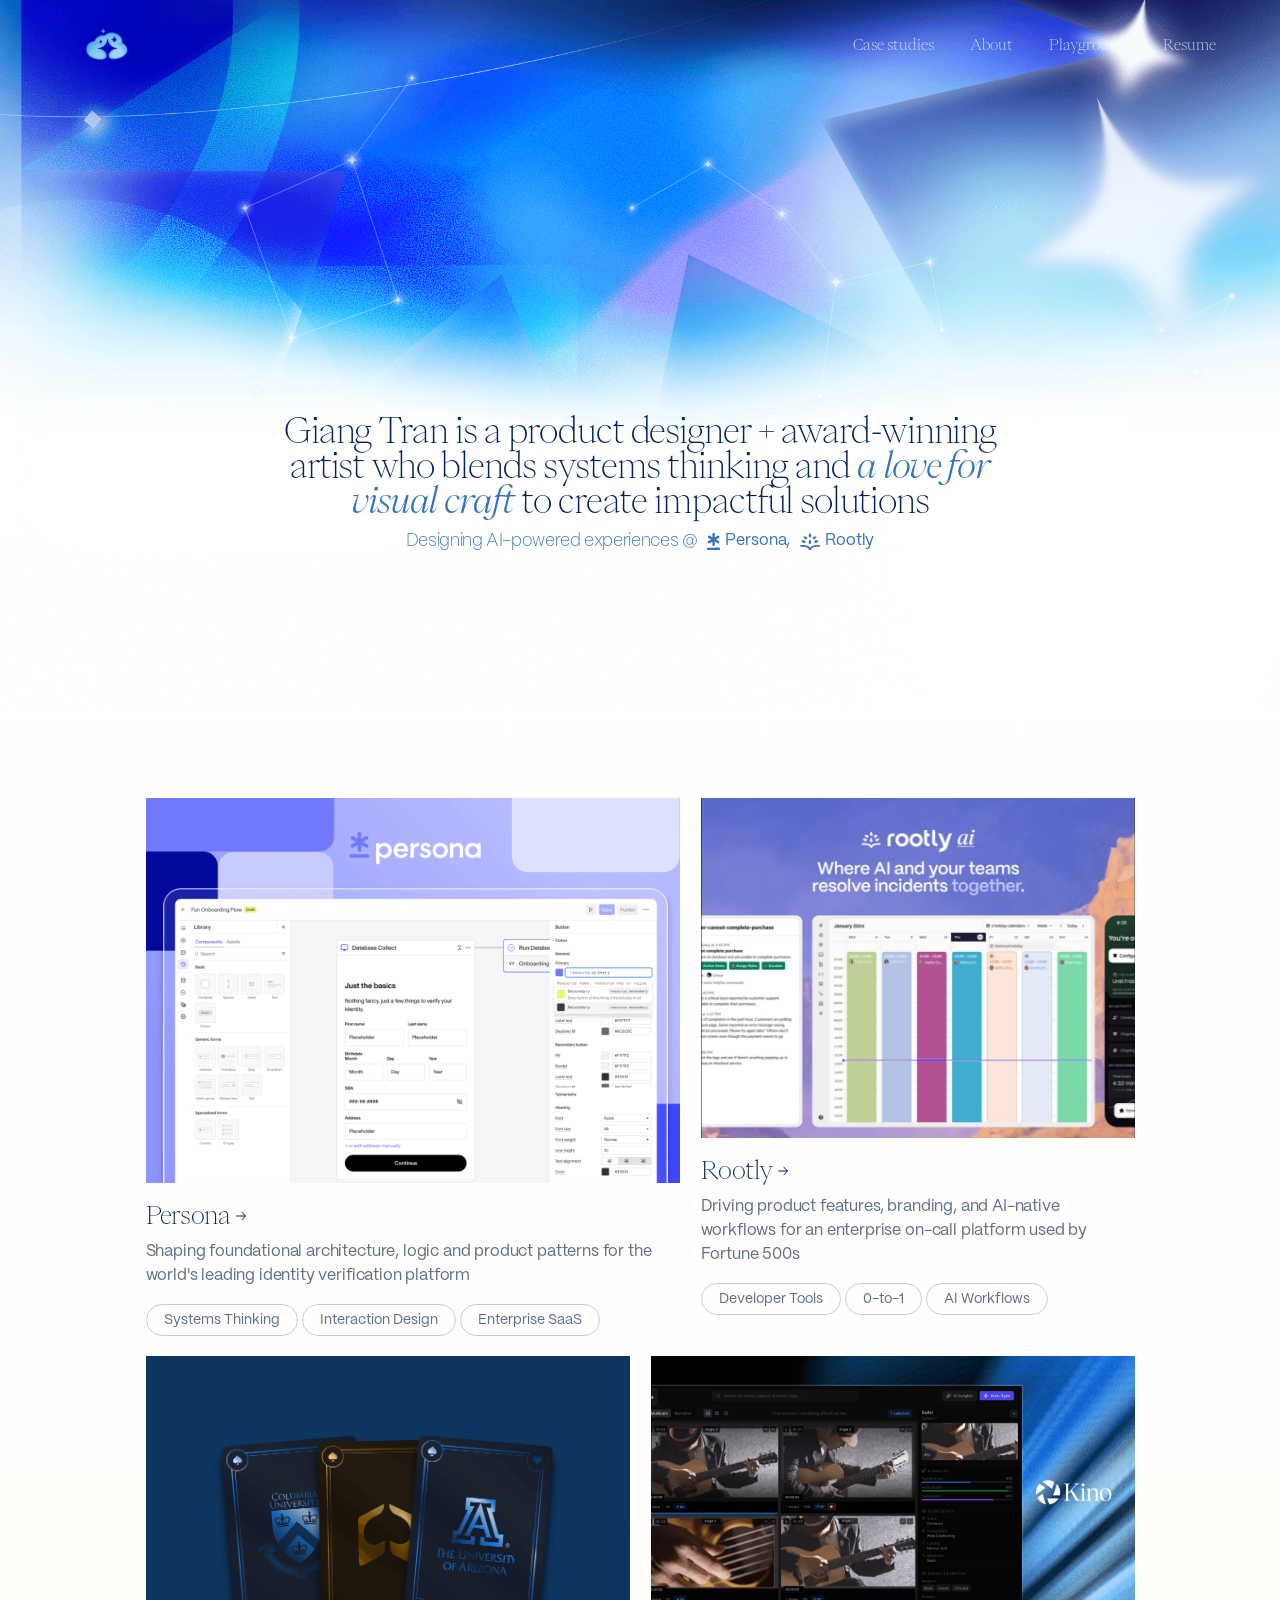
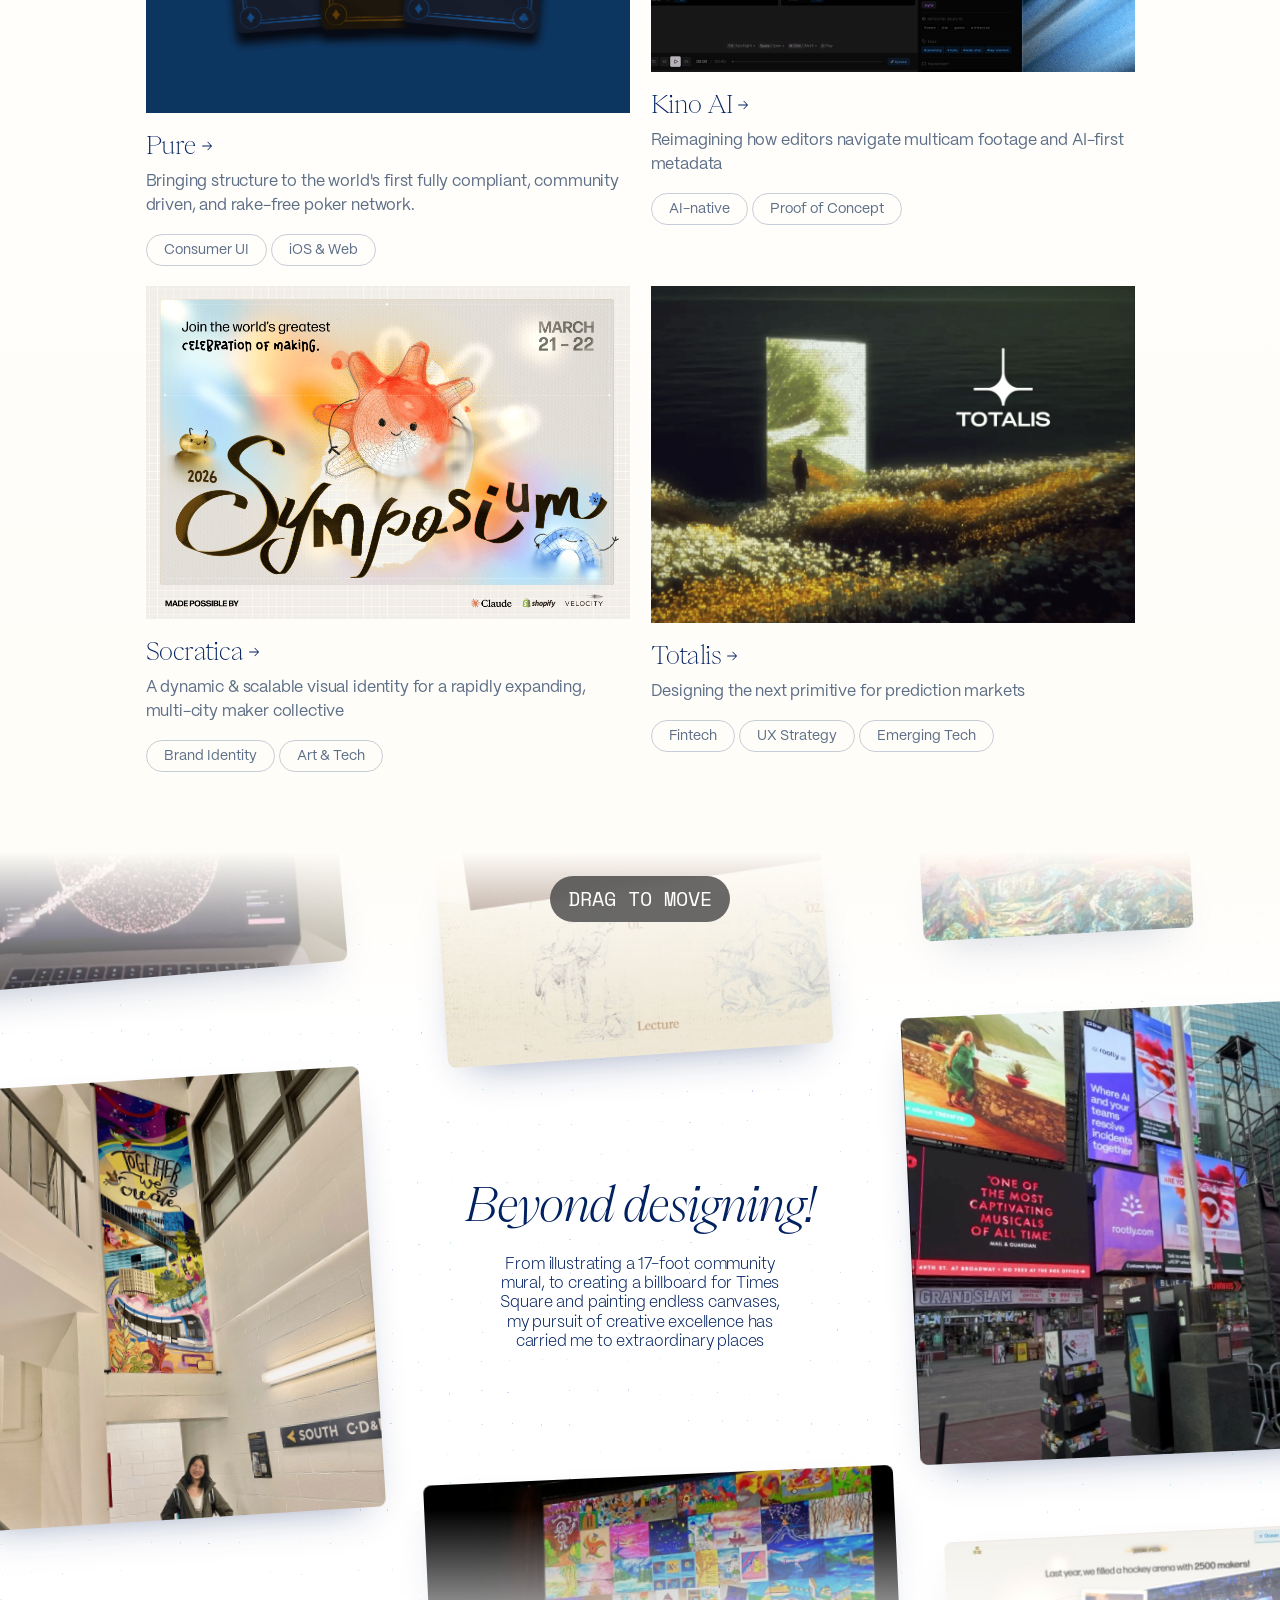
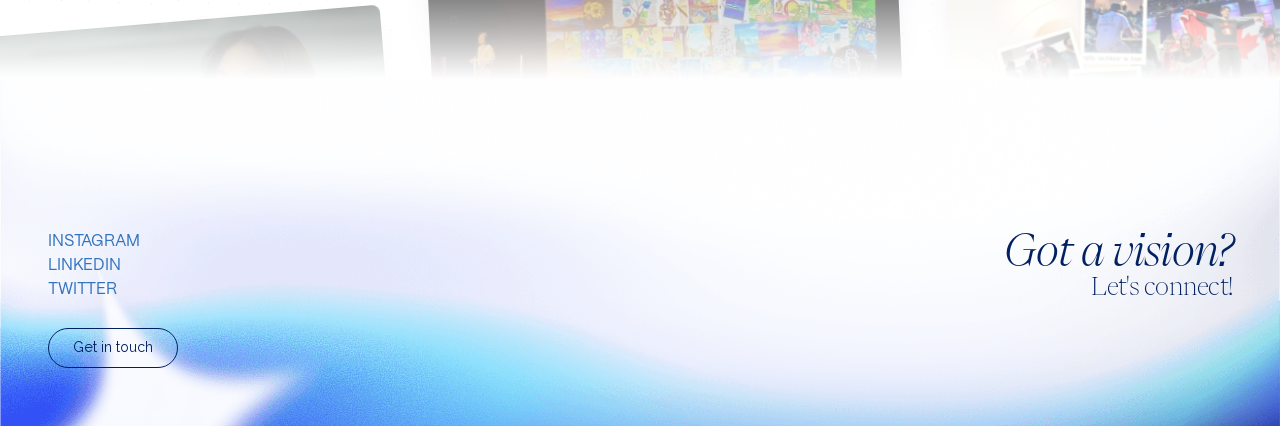
==== commit ee7baf93: "Version-stamp CSS and JS links so updates show up straight away Every page now loads its stylesheets" ====
--- a/index.html
+++ b/index.html
@@ -17,8 +17,8 @@
       document.documentElement.classList.add('js-motion');
     }
   </script>
-  <link rel="stylesheet" href="site.css">
-  <link rel="stylesheet" href="styles.css">
+  <link rel="stylesheet" href="site.css?v=d4e753b9">
+  <link rel="stylesheet" href="styles.css?v=36e5f82f">
 </head>
 <body class="home">
 
@@ -219,6 +219,6 @@
   </div>
 </footer>
 
-<script src="site.js" defer></script>
+<script src="site.js?v=b4a0891e" defer></script>
 </body>
 </html>
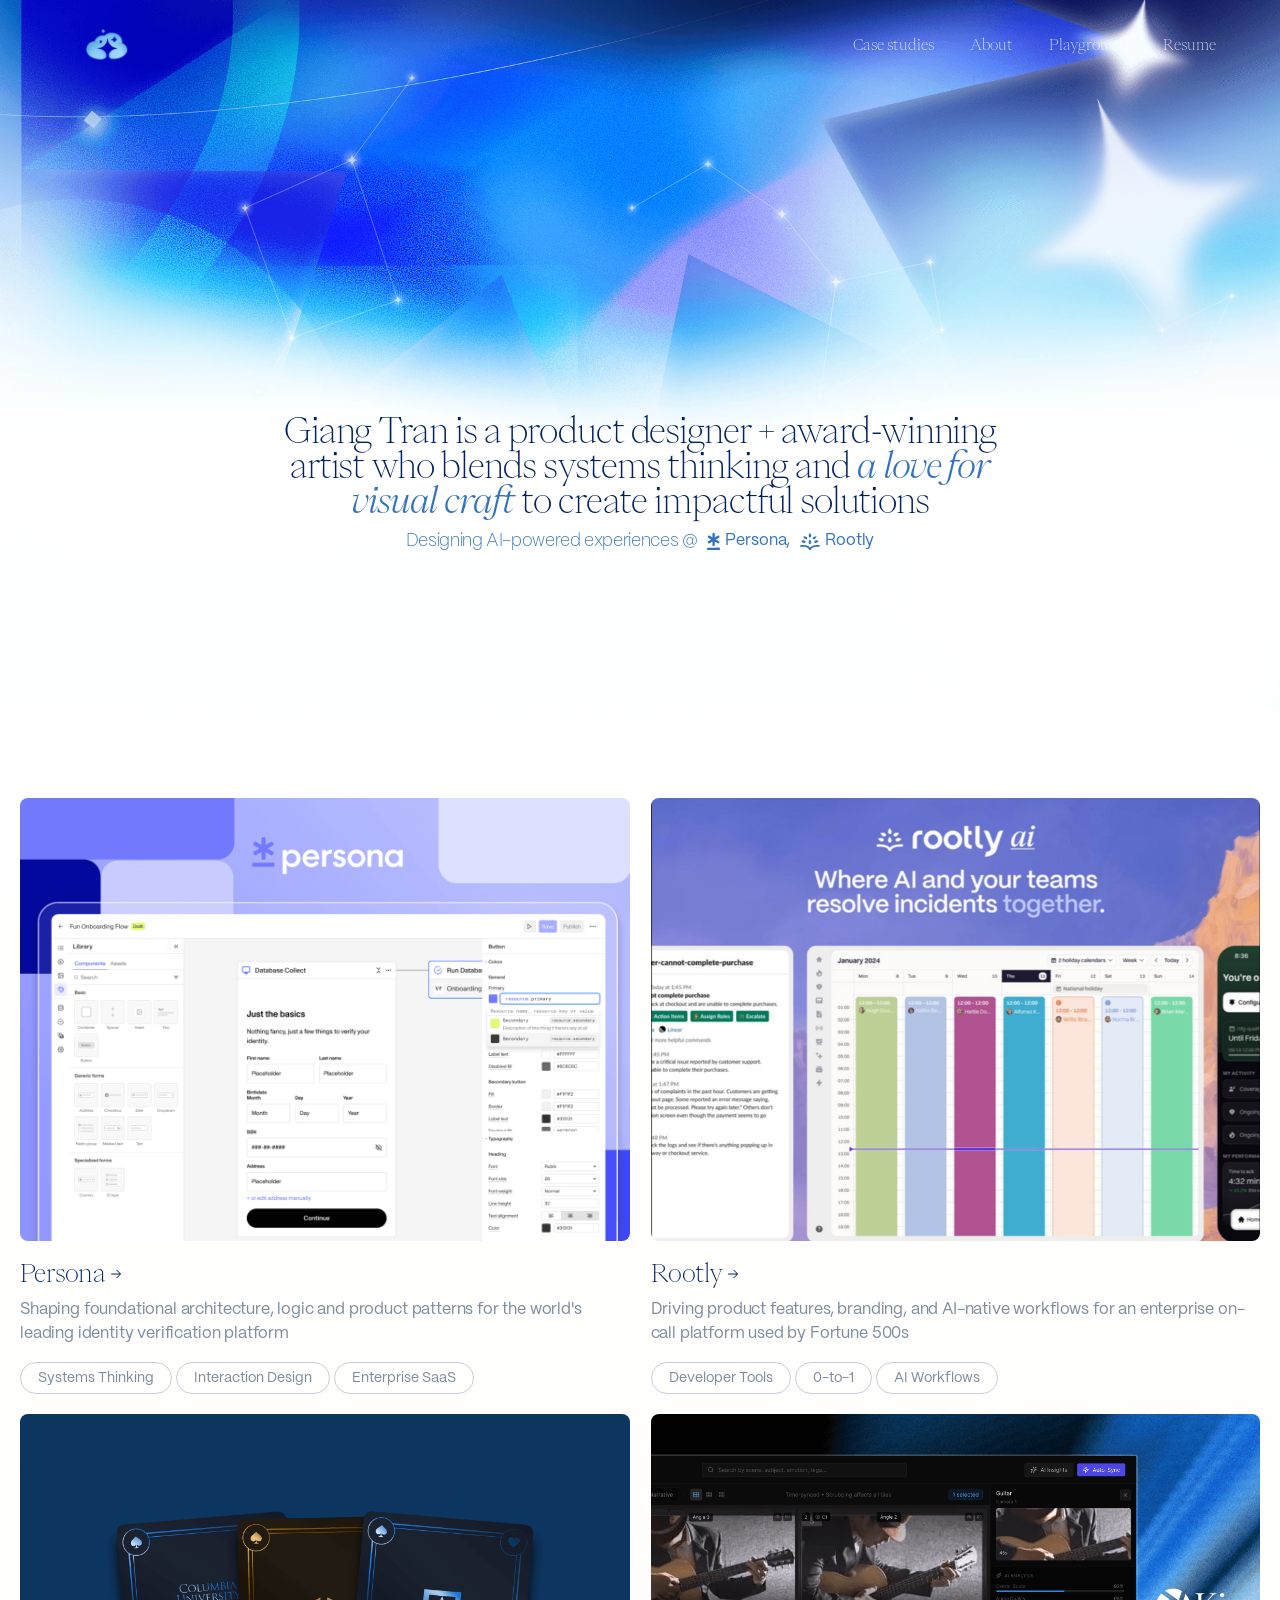
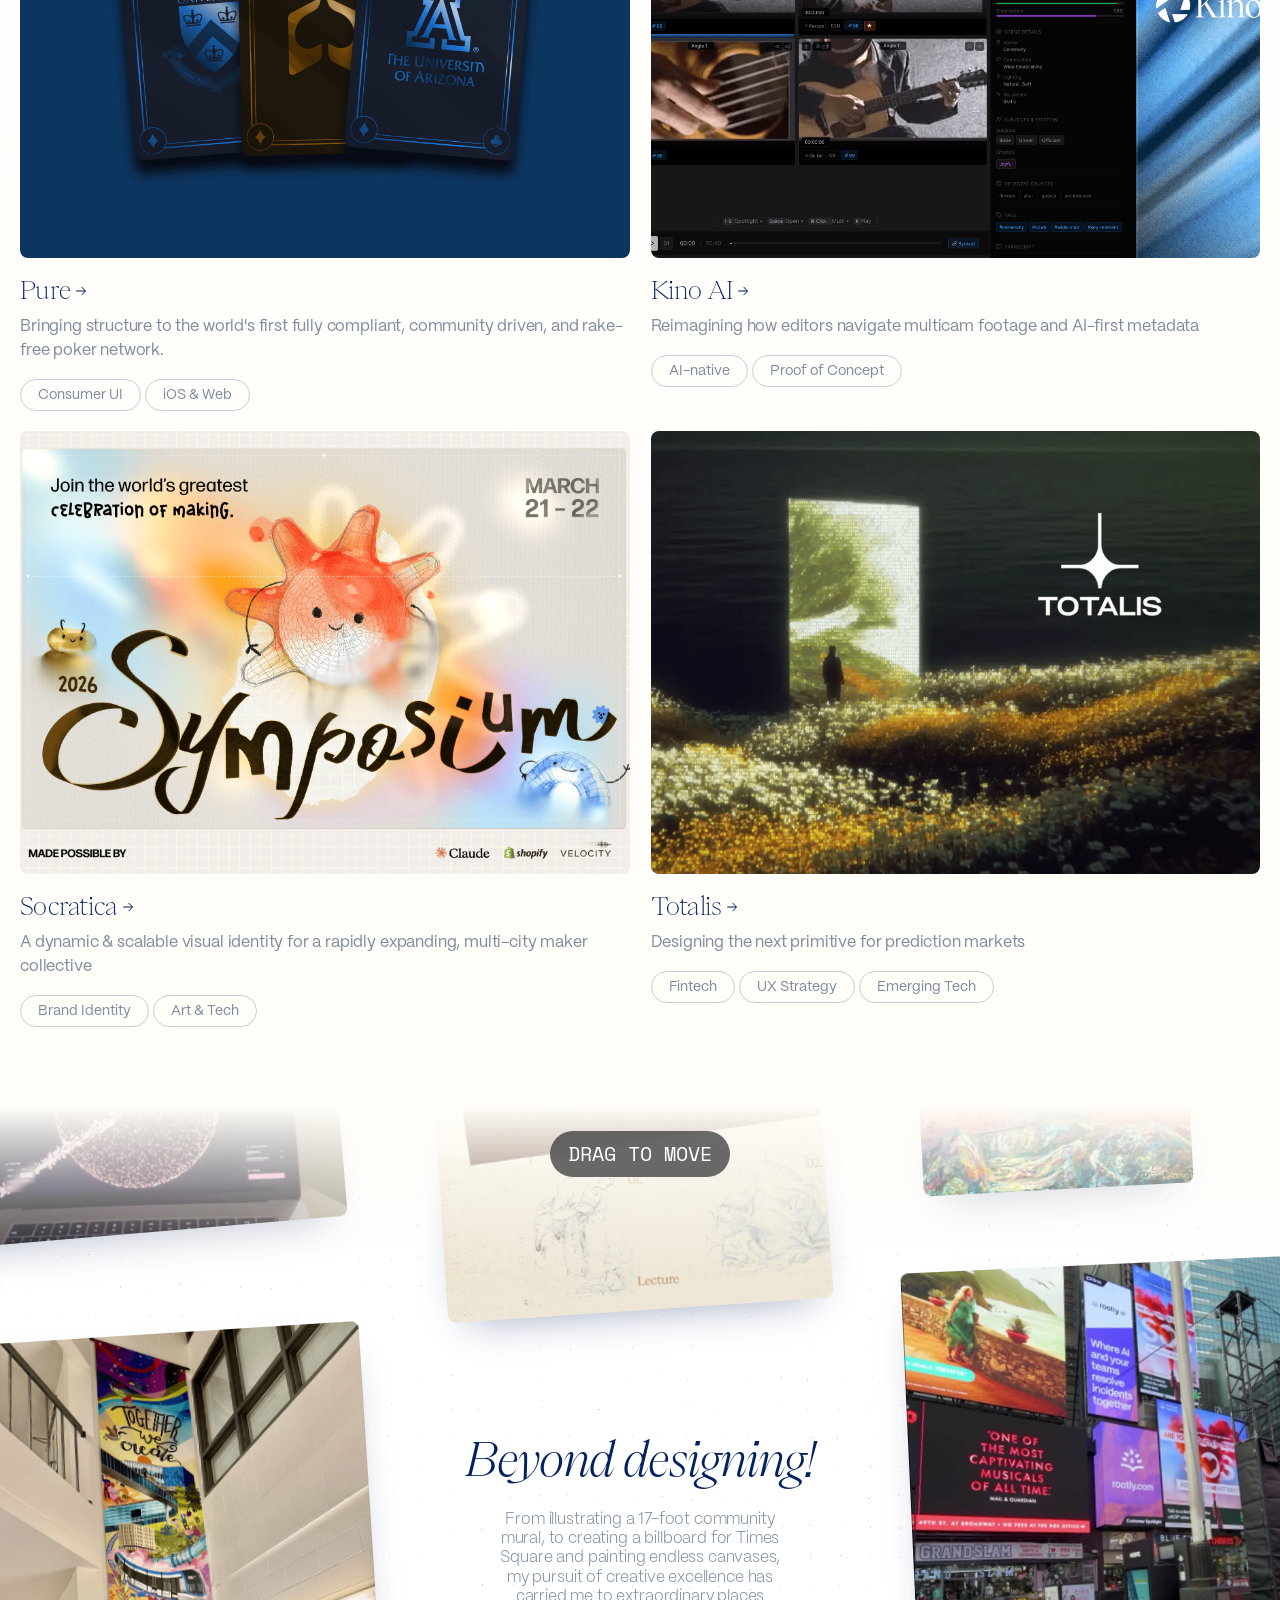
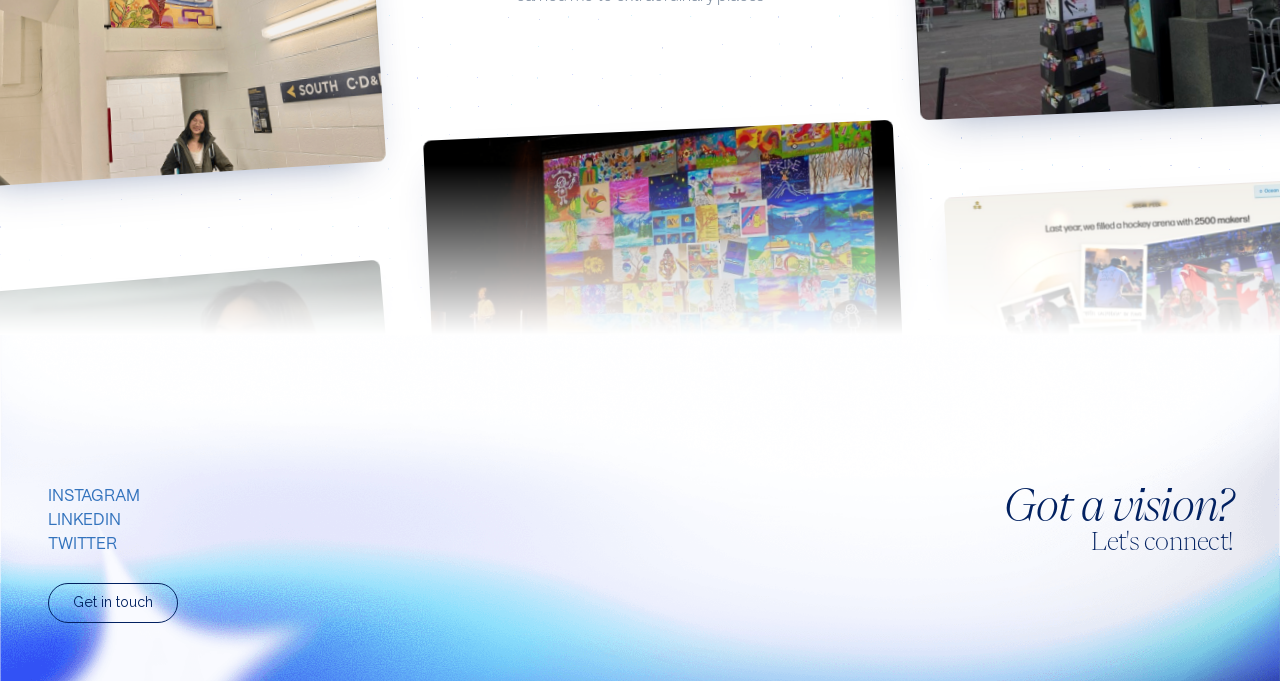
==== commit 93b7a6d0: "Lighten body text to #7D8C9F Body copy and the home-page descriptions and tags move from #5D6F87 to " ====
--- a/index.html
+++ b/index.html
@@ -17,8 +17,8 @@
       document.documentElement.classList.add('js-motion');
     }
   </script>
-  <link rel="stylesheet" href="site.css?v=d4e753b9">
-  <link rel="stylesheet" href="styles.css?v=36e5f82f">
+  <link rel="stylesheet" href="site.css?v=5b2aa658">
+  <link rel="stylesheet" href="styles.css?v=356f96fe">
 </head>
 <body class="home">
 
@@ -86,14 +86,14 @@
   <section class="works" id="works" aria-label="Case studies">
     <div class="works__grid">
 
-      <div class="works__row works__row--wide-first">
-        <a class="work" href="persona/" style="--ratio: 534 / 385">
+      <div class="works__row">
+        <a class="work" href="persona/">
           <div class="work__media"><video data-autoplay muted loop playsinline preload="metadata" poster="assets/home/cover-persona.png" aria-label="Persona's Flow Editor with the theme panel open"><source src="assets/video/cover-persona.mp4" type="video/mp4"></video></div>
           <h2 class="work__title">Persona <svg><use href="#i-arrow"/></svg></h2>
           <p class="work__desc">Shaping foundational architecture, logic and product patterns for the world's leading identity verification platform</p>
           <ul class="tags"><li>Systems Thinking</li><li>Interaction Design</li><li>Enterprise SaaS</li></ul>
         </a>
-        <a class="work" href="rootly/" style="--ratio: 434 / 340">
+        <a class="work" href="rootly/">
           <div class="work__media"><video data-autoplay muted loop playsinline preload="metadata" poster="assets/home/posters/cover-rootly.jpg" aria-label="Rootly AI: where AI and your teams resolve incidents together"><source src="assets/video/cover-rootly.mp4" type="video/mp4"></video></div>
           <h2 class="work__title">Rootly <svg><use href="#i-arrow"/></svg></h2>
           <p class="work__desc">Driving product features, branding, and AI-native workflows for an enterprise on-call platform used by Fortune 500s</p>
@@ -102,13 +102,13 @@
       </div>
 
       <div class="works__row">
-        <a class="work" href="purepoker/" style="--ratio: 484 / 357">
+        <a class="work" href="purepoker/">
           <div class="work__media"><img src="assets/home/cover-pure.png" width="2048" height="1510" alt="Three custom Pure playing card backs on a navy background" loading="lazy"></div>
           <h2 class="work__title">Pure <svg><use href="#i-arrow"/></svg></h2>
           <p class="work__desc">Bringing structure to the world's first fully compliant, community driven, and rake-free poker network.</p>
           <ul class="tags"><li>Consumer UI</li><li>iOS &amp; Web</li></ul>
         </a>
-        <a class="work" href="kinoai/" style="--ratio: 484 / 316">
+        <a class="work" href="kinoai/">
           <div class="work__media"><img src="assets/home/cover-kino.png" width="1294" height="844" alt="Kino's multicam editing interface showing four camera angles" loading="lazy"></div>
           <h2 class="work__title">Kino AI <svg><use href="#i-arrow"/></svg></h2>
           <p class="work__desc">Reimagining how editors navigate multicam footage and AI-first metadata</p>
@@ -117,13 +117,13 @@
       </div>
 
       <div class="works__row">
-        <a class="work" href="socratica/" style="--ratio: 480 / 330">
+        <a class="work" href="socratica/">
           <div class="work__media"><img src="assets/home/cover-socratica.png" width="1893" height="1302" alt="Socratica Symposium 2026 poster with painterly characters" loading="lazy"></div>
           <h2 class="work__title">Socratica <svg><use href="#i-arrow"/></svg></h2>
           <p class="work__desc">A dynamic &amp; scalable visual identity for a rapidly expanding, multi-city maker collective</p>
           <ul class="tags"><li>Brand Identity</li><li>Art &amp; Tech</li></ul>
         </a>
-        <div class="work work--soon" style="--ratio: 480 / 334">
+        <div class="work work--soon">
           <div class="work__media"><img src="assets/home/cover-totalis.png" width="2048" height="1427" alt="Totalis: a glowing doorway standing in a field of flowers at night" loading="lazy"></div>
           <h2 class="work__title">Totalis <svg><use href="#i-arrow"/></svg></h2>
           <p class="work__desc">Designing the next primitive for prediction markets</p>
--- a/site.css
+++ b/site.css
@@ -26,8 +26,8 @@
   --sky: #cae0fa;
   --mist: #f0f7ff;
   --cream: #fffdf8;
-  --slate: #5d6f87;
-  --body: #5d6f87;          /* body copy across the site */
+  --slate: #7d8c9f;
+  --body: #7d8c9f;          /* body copy across the site: #5d6f87 lifted 20% toward white */
 
   --font-sans: "PP Mori", "Helvetica Neue", Helvetica, Arial, sans-serif;
   --font-serif: "PP Eiko", "Iowan Old Style", Georgia, serif;
--- a/styles.css
+++ b/styles.css
@@ -225,17 +225,18 @@
   background: linear-gradient(#fff 0%, var(--cream) 100%);
   scroll-margin-top: 0;
 }
-.works__grid { display: grid; gap: 20px; max-width: 989px; margin-inline: auto; }
+.works__grid { display: grid; gap: 20px; max-width: 1240px; margin-inline: auto; }
 .works__row {
   display: grid;
   grid-template-columns: repeat(2, minmax(0, 1fr));
   align-items: start;
   gap: 32px 21px;
 }
-.works__row--wide-first { grid-template-columns: minmax(0, 534fr) minmax(0, 434fr); }
 
 .work { display: block; }
-.work__media { aspect-ratio: var(--ratio, 3 / 2); overflow: hidden; background: var(--mist); }
+/* Every cover is the same size: equal columns and one shared shape (covers
+   are cropped to fit). */
+.work__media { aspect-ratio: 11 / 8; overflow: hidden; border-radius: 8px; background: var(--mist); }
 .work__media :is(img, video) {
   display: block;
   width: 100%;
@@ -397,7 +398,7 @@
   color: var(--navy);
 }
 @media (min-width: 900px) { .beyond__head h2 { white-space: nowrap; } }
-.beyond__head p { max-width: 300px; font-weight: 300; font-size: 16px; line-height: 1.2; letter-spacing: -.01em; color: var(--navy); }
+.beyond__head p { max-width: 300px; font-weight: 300; font-size: 16px; line-height: 1.2; letter-spacing: -.01em; color: var(--body); }
 
 /* Lightbox: a clicked piece opens large over the page. */
 .lightbox {
@@ -515,8 +516,7 @@
 
   .works { padding: 40px 20px 64px; }
   .works__grid { gap: 40px; }
-  .works__row,
-  .works__row--wide-first { grid-template-columns: minmax(0, 1fr); gap: 40px; }
+  .works__row { grid-template-columns: minmax(0, 1fr); gap: 40px; }
   .work__title { margin-top: 16px; }
   .work__desc { margin-top: 10px; }
 
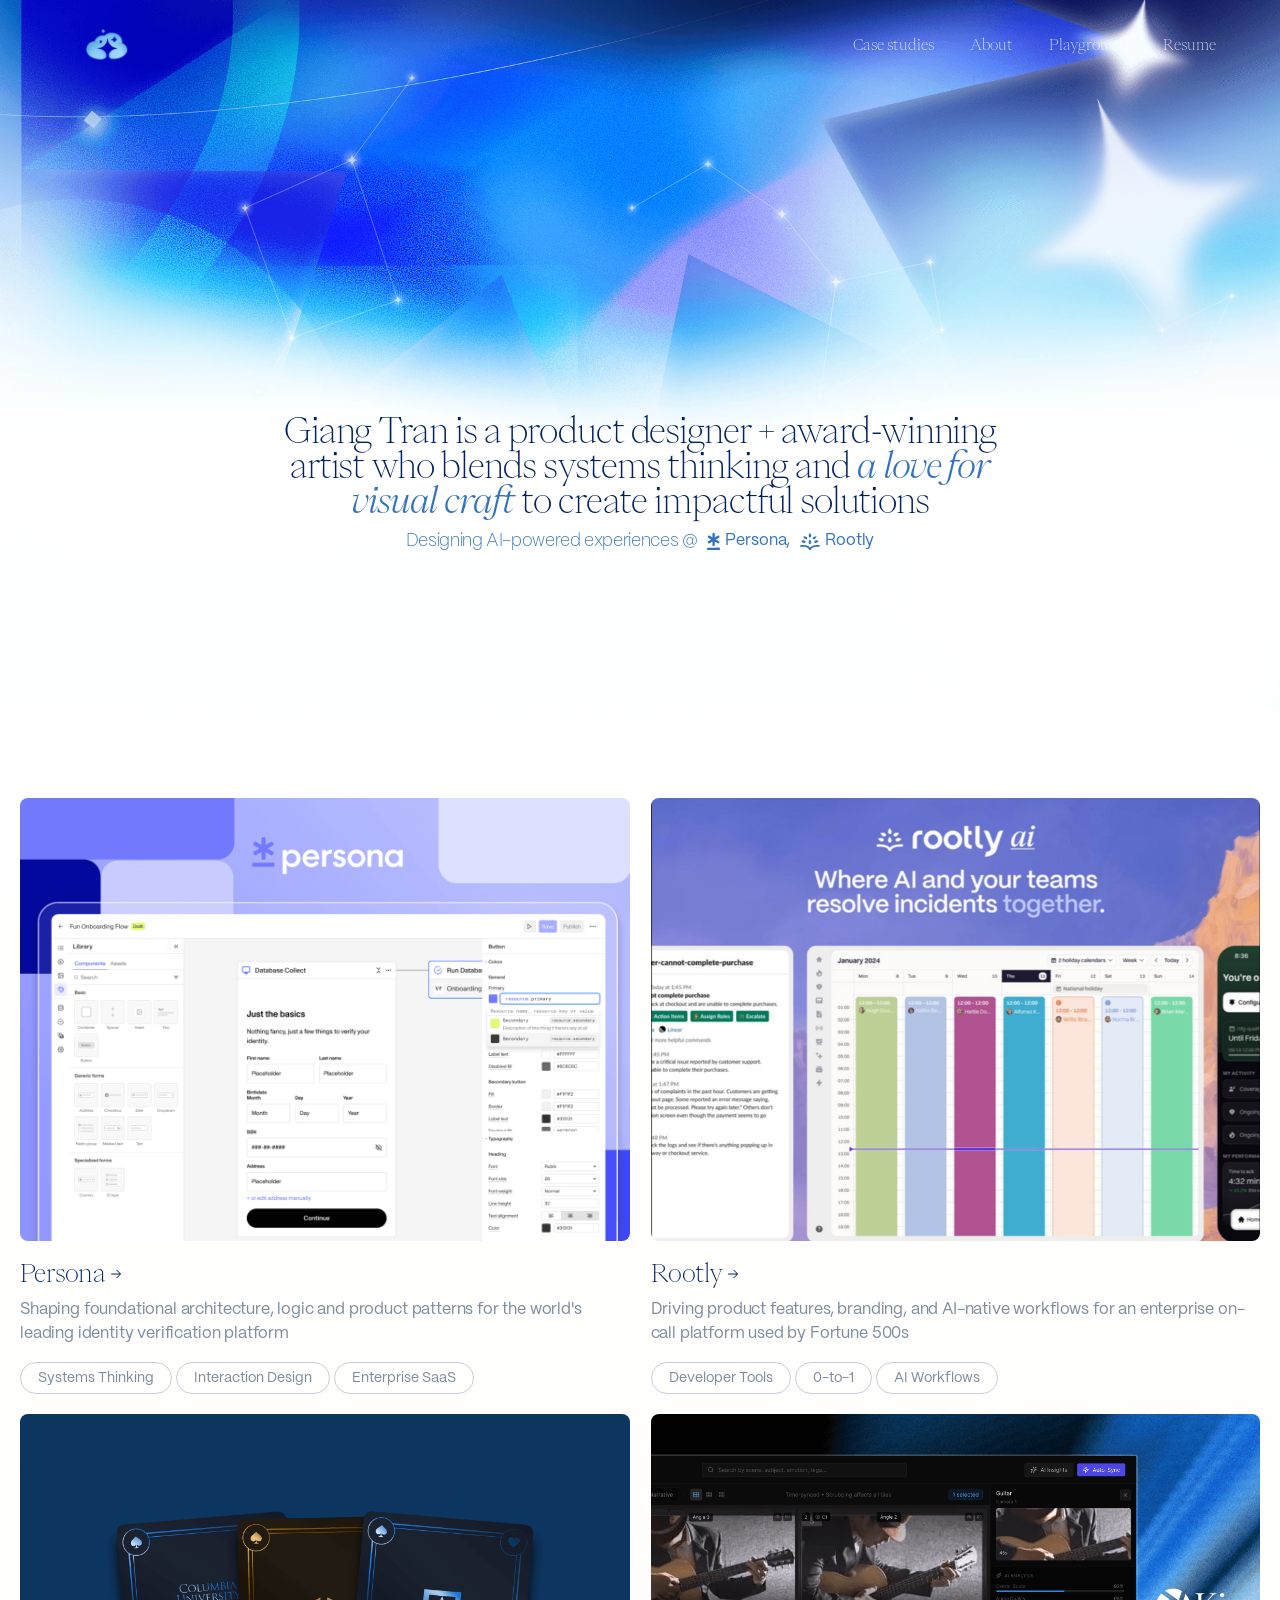
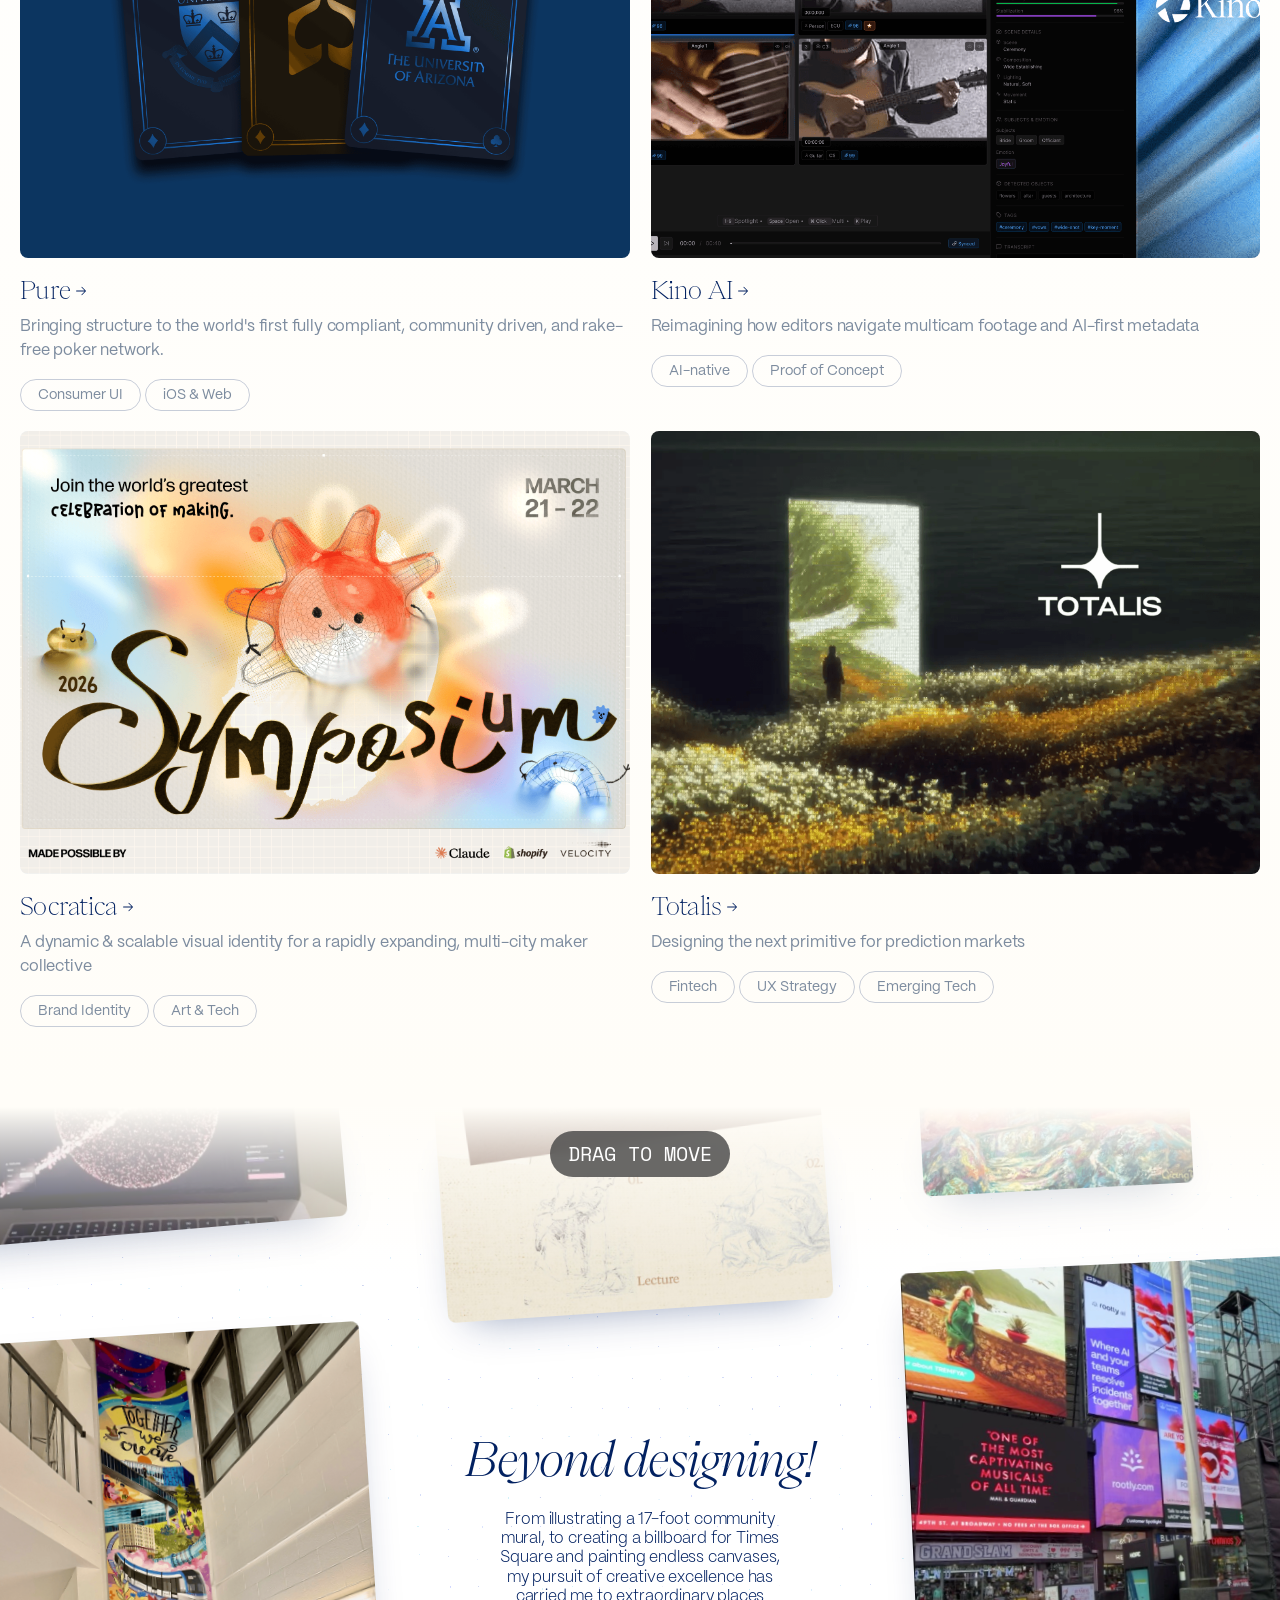
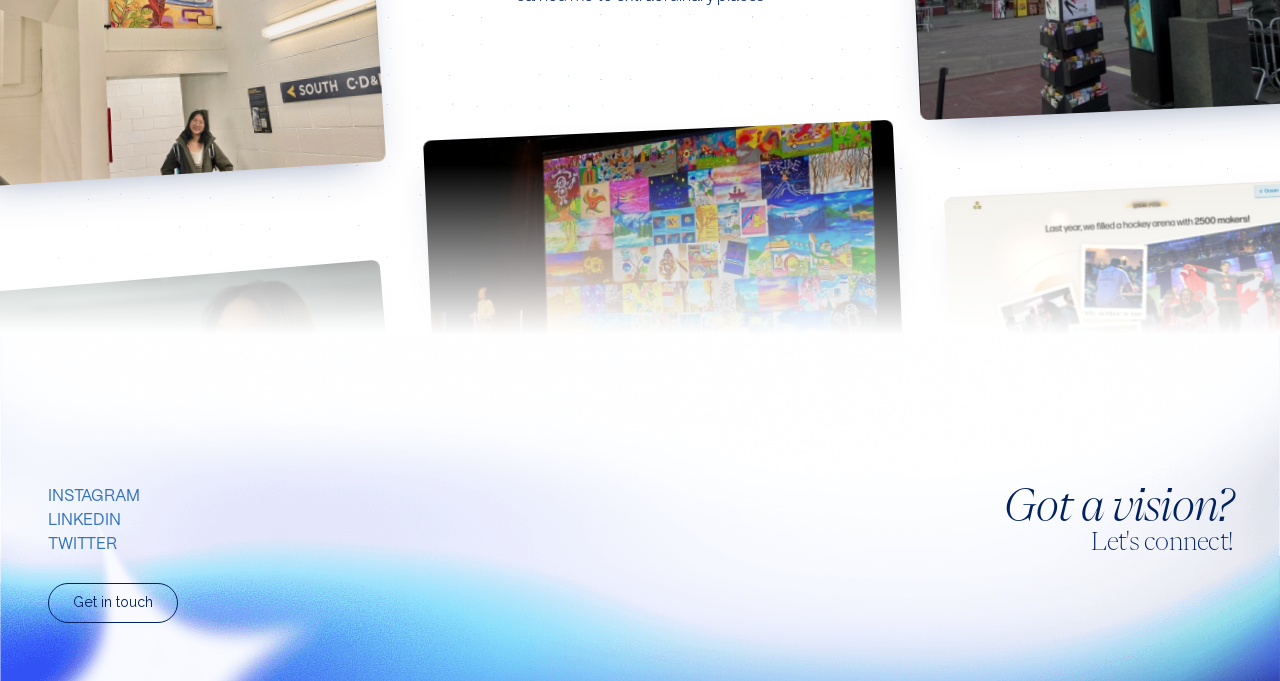
==== commit a3d7c34a: "Make the case study cards equal, larger and softly rounded The home grid is two equal columns (the w" ====
--- a/index.html
+++ b/index.html
@@ -17,8 +17,8 @@
       document.documentElement.classList.add('js-motion');
     }
   </script>
-  <link rel="stylesheet" href="site.css?v=5b2aa658">
-  <link rel="stylesheet" href="styles.css?v=356f96fe">
+  <link rel="stylesheet" href="site.css?v=d4e753b9">
+  <link rel="stylesheet" href="styles.css?v=36e5f82f">
 </head>
 <body class="home">
 
--- a/styles.css
+++ b/styles.css
@@ -398,7 +398,7 @@
   color: var(--navy);
 }
 @media (min-width: 900px) { .beyond__head h2 { white-space: nowrap; } }
-.beyond__head p { max-width: 300px; font-weight: 300; font-size: 16px; line-height: 1.2; letter-spacing: -.01em; color: var(--body); }
+.beyond__head p { max-width: 300px; font-weight: 300; font-size: 16px; line-height: 1.2; letter-spacing: -.01em; color: var(--navy); }
 
 /* Lightbox: a clicked piece opens large over the page. */
 .lightbox {
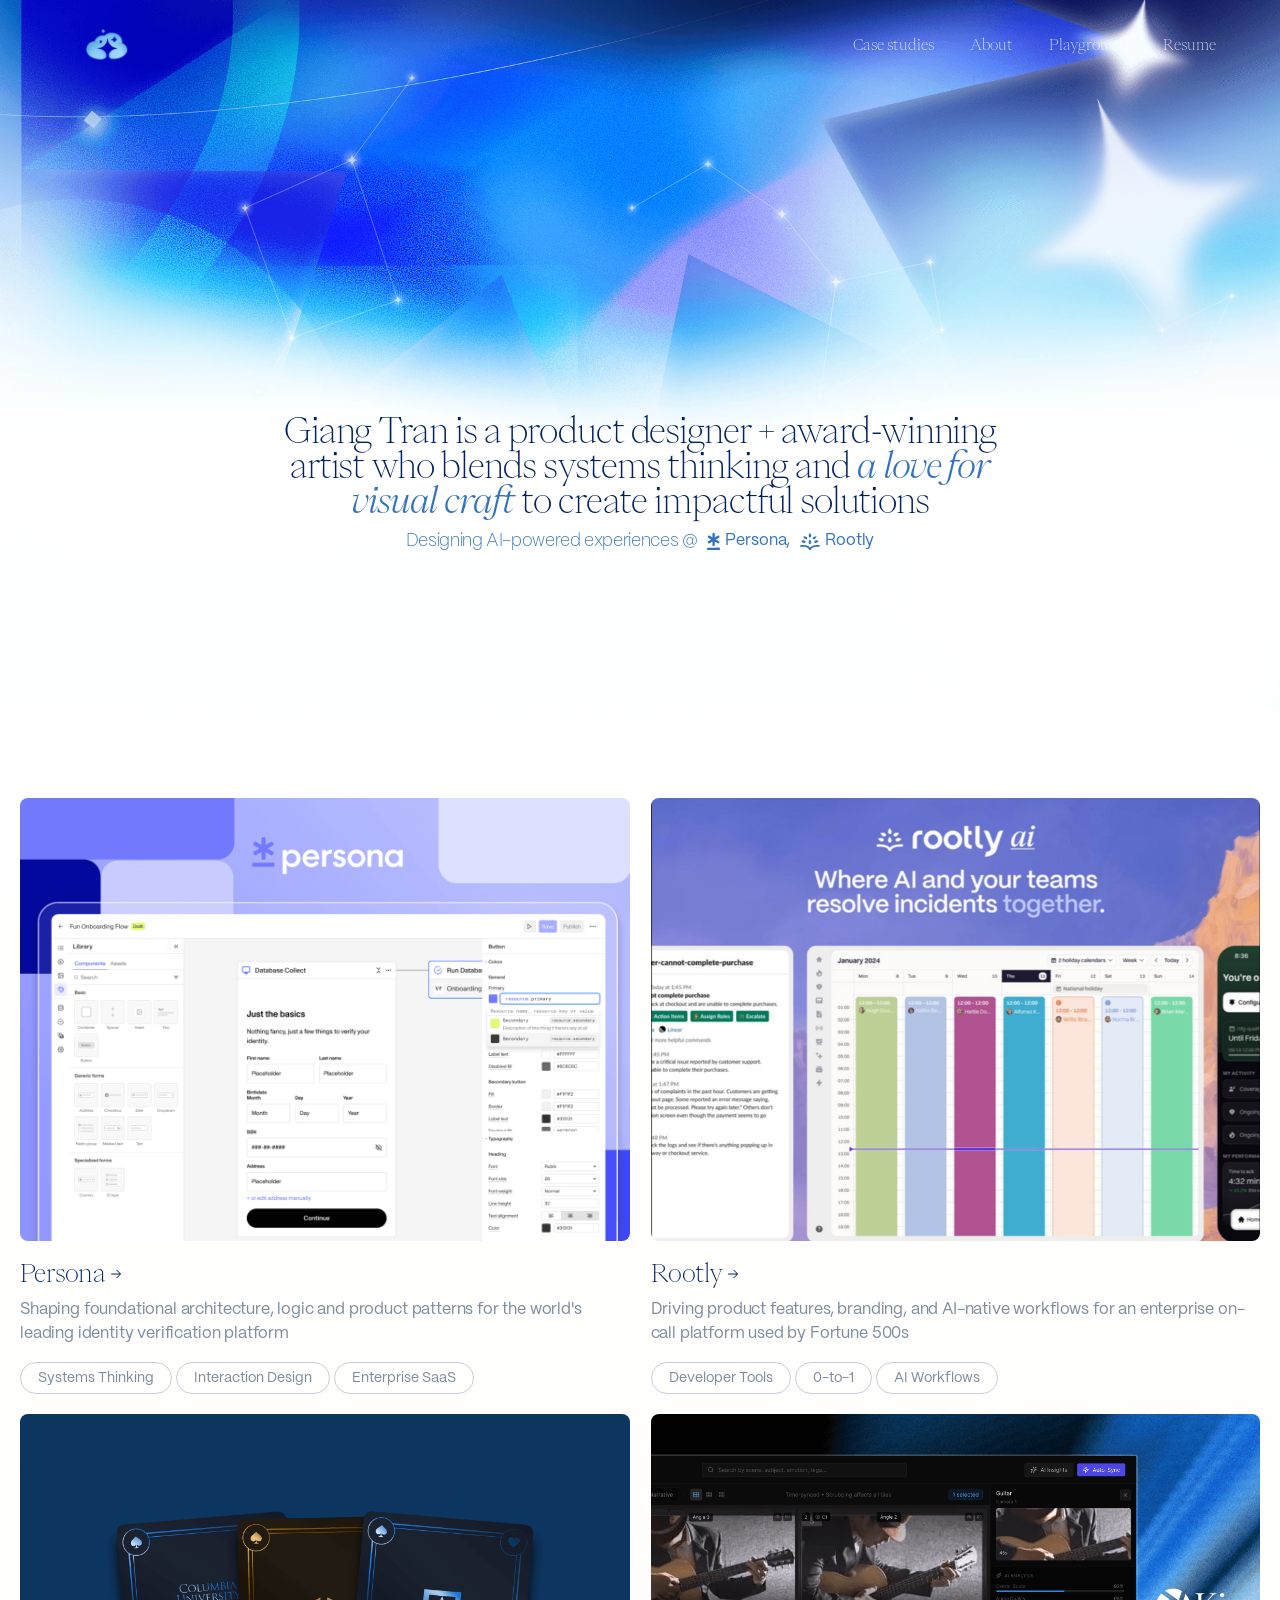
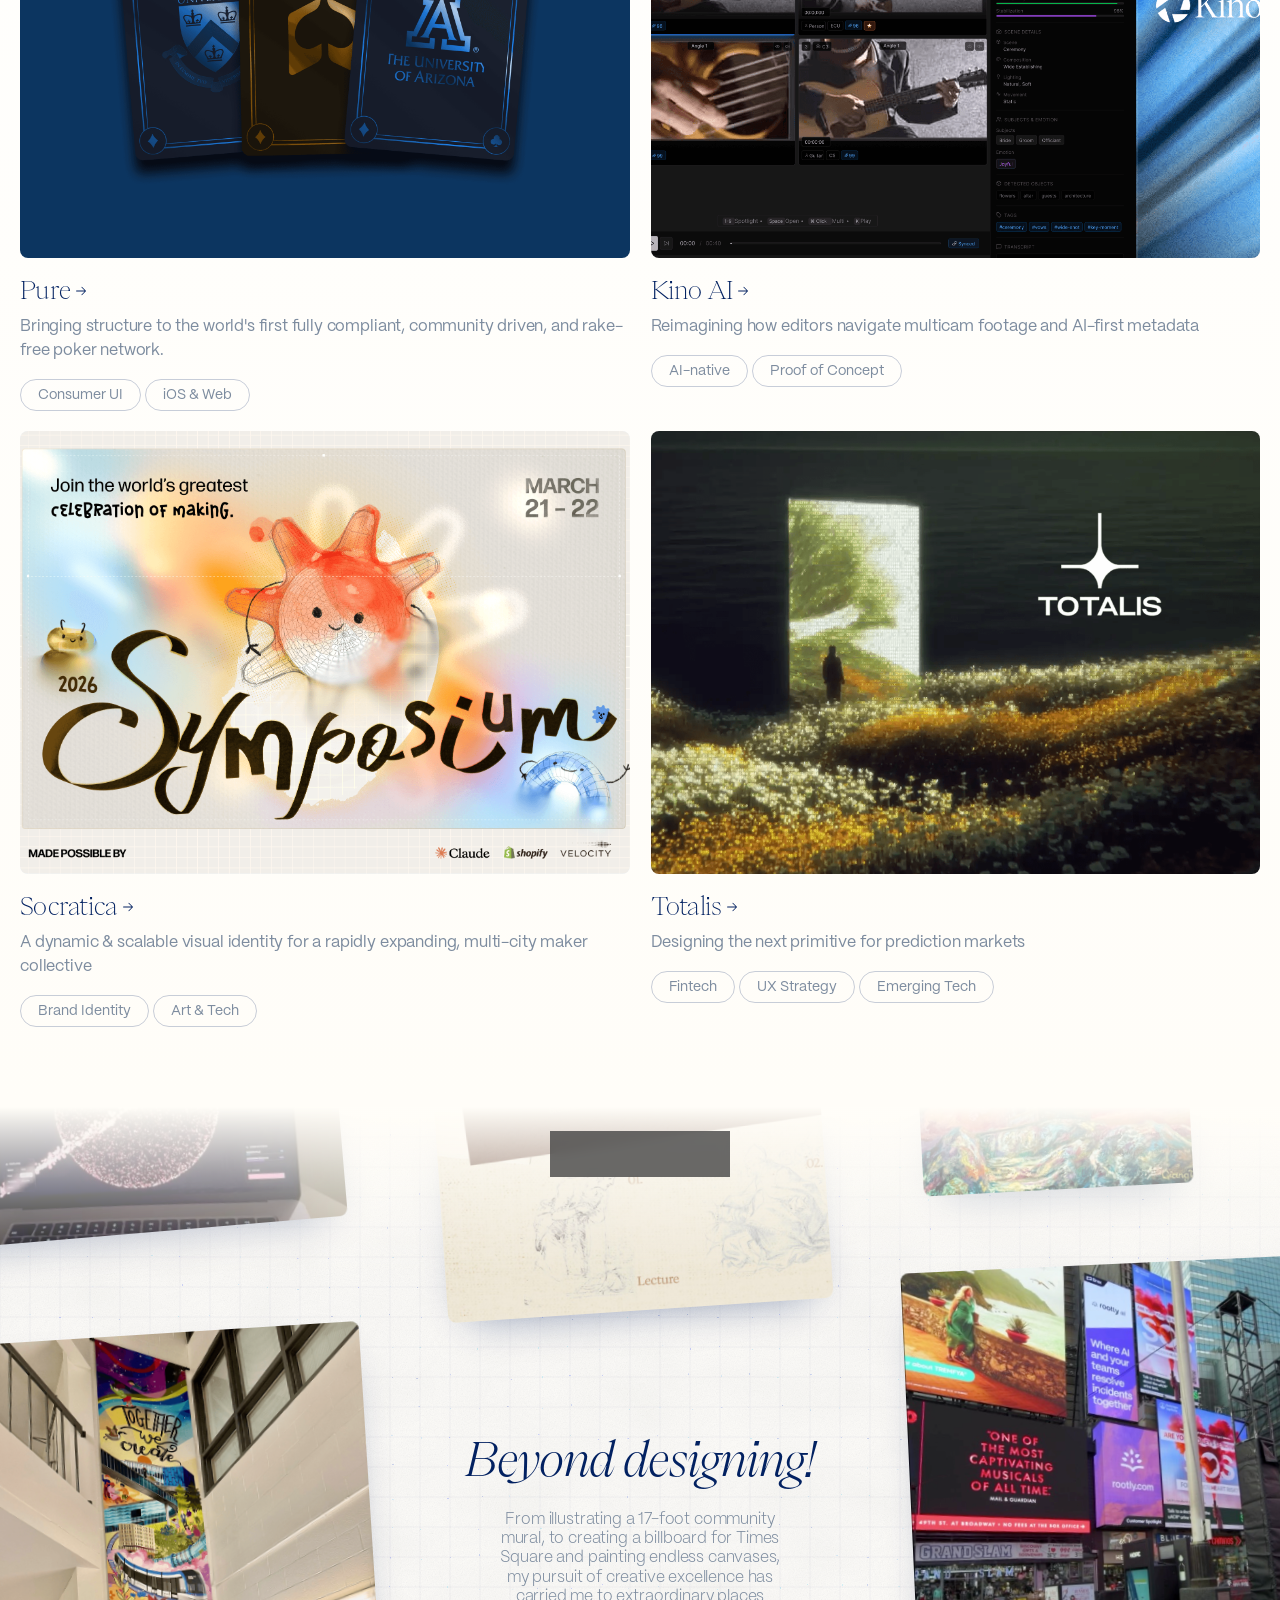
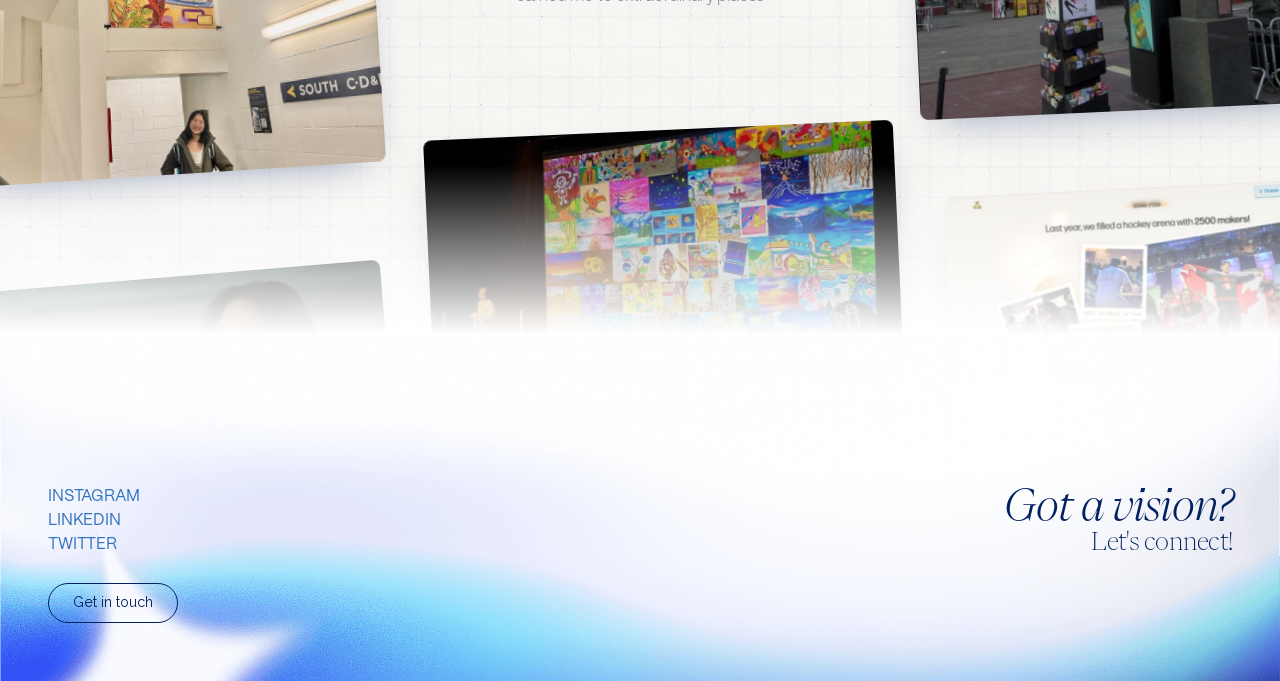
==== commit 05b29600: "Paper texture and a light grid behind Beyond designing The section sits on warm off-white paper with" ====
--- a/index.html
+++ b/index.html
@@ -17,8 +17,8 @@
       document.documentElement.classList.add('js-motion');
     }
   </script>
-  <link rel="stylesheet" href="site.css?v=d4e753b9">
-  <link rel="stylesheet" href="styles.css?v=36e5f82f">
+  <link rel="stylesheet" href="site.css?v=f18c7867">
+  <link rel="stylesheet" href="styles.css?v=7fba7890">
 </head>
 <body class="home">
 
@@ -219,6 +219,6 @@
   </div>
 </footer>
 
-<script src="site.js?v=b4a0891e" defer></script>
+<script src="site.js?v=5f1bb084" defer></script>
 </body>
 </html>
--- a/styles.css
+++ b/styles.css
@@ -236,16 +236,25 @@
 .work { display: block; }
 /* Every cover is the same size: equal columns and one shared shape (covers
    are cropped to fit). */
-.work__media { aspect-ratio: 11 / 8; overflow: hidden; border-radius: 8px; background: var(--mist); }
+.work__media { position: relative; aspect-ratio: 11 / 8; overflow: hidden; border-radius: 8px; background: var(--mist); }
 .work__media :is(img, video) {
   display: block;
   width: 100%;
   height: 100%;
   object-fit: cover;
-  transition: transform .8s cubic-bezier(.2, .6, .2, 1);
-}
-a.work:hover .work__media :is(img, video),
-a.work:focus-visible .work__media :is(img, video) { transform: scale(1.03); }
+}
+/* On hover a soft white veil settles over the cover. */
+.work__media::after {
+  content: "";
+  position: absolute;
+  inset: 0;
+  background: rgba(255, 255, 255, .22);
+  opacity: 0;
+  transition: opacity .35s ease;
+  pointer-events: none;
+}
+a.work:hover .work__media::after,
+a.work:focus-visible .work__media::after { opacity: 1; }
 
 .work__title {
   display: flex;
@@ -286,7 +295,19 @@
 }
 
 /* ---------- Beyond designing ---------- */
-.beyond { position: relative; background: #fff; }
+/* Paper: a warm off-white with fine grain and faint mottling, ruled with a
+   very light graph-paper grid whose lines meet at the star field's dots. */
+.beyond {
+  position: relative;
+  background-color: #fdfcf9;
+  background-image:
+    url("data:image/svg+xml,%3Csvg xmlns='http://www.w3.org/2000/svg' width='220' height='220'%3E%3Cfilter id='g'%3E%3CfeTurbulence type='fractalNoise' baseFrequency='.85' numOctaves='3' stitchTiles='stitch'/%3E%3CfeColorMatrix type='saturate' values='0'/%3E%3C/filter%3E%3Crect width='100%25' height='100%25' filter='url(%23g)' opacity='.12'/%3E%3C/svg%3E"),
+    url("data:image/svg+xml,%3Csvg xmlns='http://www.w3.org/2000/svg' width='600' height='600'%3E%3Cfilter id='m'%3E%3CfeTurbulence type='fractalNoise' baseFrequency='.012 .02' numOctaves='2' stitchTiles='stitch'/%3E%3CfeColorMatrix type='saturate' values='0'/%3E%3C/filter%3E%3Crect width='100%25' height='100%25' filter='url(%23m)' opacity='.08'/%3E%3C/svg%3E"),
+    linear-gradient(rgba(2, 33, 97, .045) 1px, transparent 1px),
+    linear-gradient(90deg, rgba(2, 33, 97, .045) 1px, transparent 1px);
+  background-size: 220px 220px, 600px 600px, 30px 30px, 30px 30px;
+  background-position: 0 0, 0 0, -.5px -.5px, -.5px -.5px;
+}
 
 /* Star field (site.js): a faint grid of tiny stars behind the canvas that
    blooms around the cursor. Its canvas is viewport-sized and sticks while the
@@ -398,7 +419,7 @@
   color: var(--navy);
 }
 @media (min-width: 900px) { .beyond__head h2 { white-space: nowrap; } }
-.beyond__head p { max-width: 300px; font-weight: 300; font-size: 16px; line-height: 1.2; letter-spacing: -.01em; color: var(--navy); }
+.beyond__head p { max-width: 300px; font-weight: 300; font-size: 16px; line-height: 1.2; letter-spacing: -.01em; color: var(--body); }
 
 /* Lightbox: a clicked piece opens large over the page. */
 .lightbox {
@@ -531,5 +552,5 @@
 
 @media (prefers-reduced-motion: reduce) {
   html { scroll-behavior: auto; }
-  .work__media :is(img, video), .work__title svg { transition: none; }
-}
+  .work__media::after, .work__title svg { transition: none; }
+}
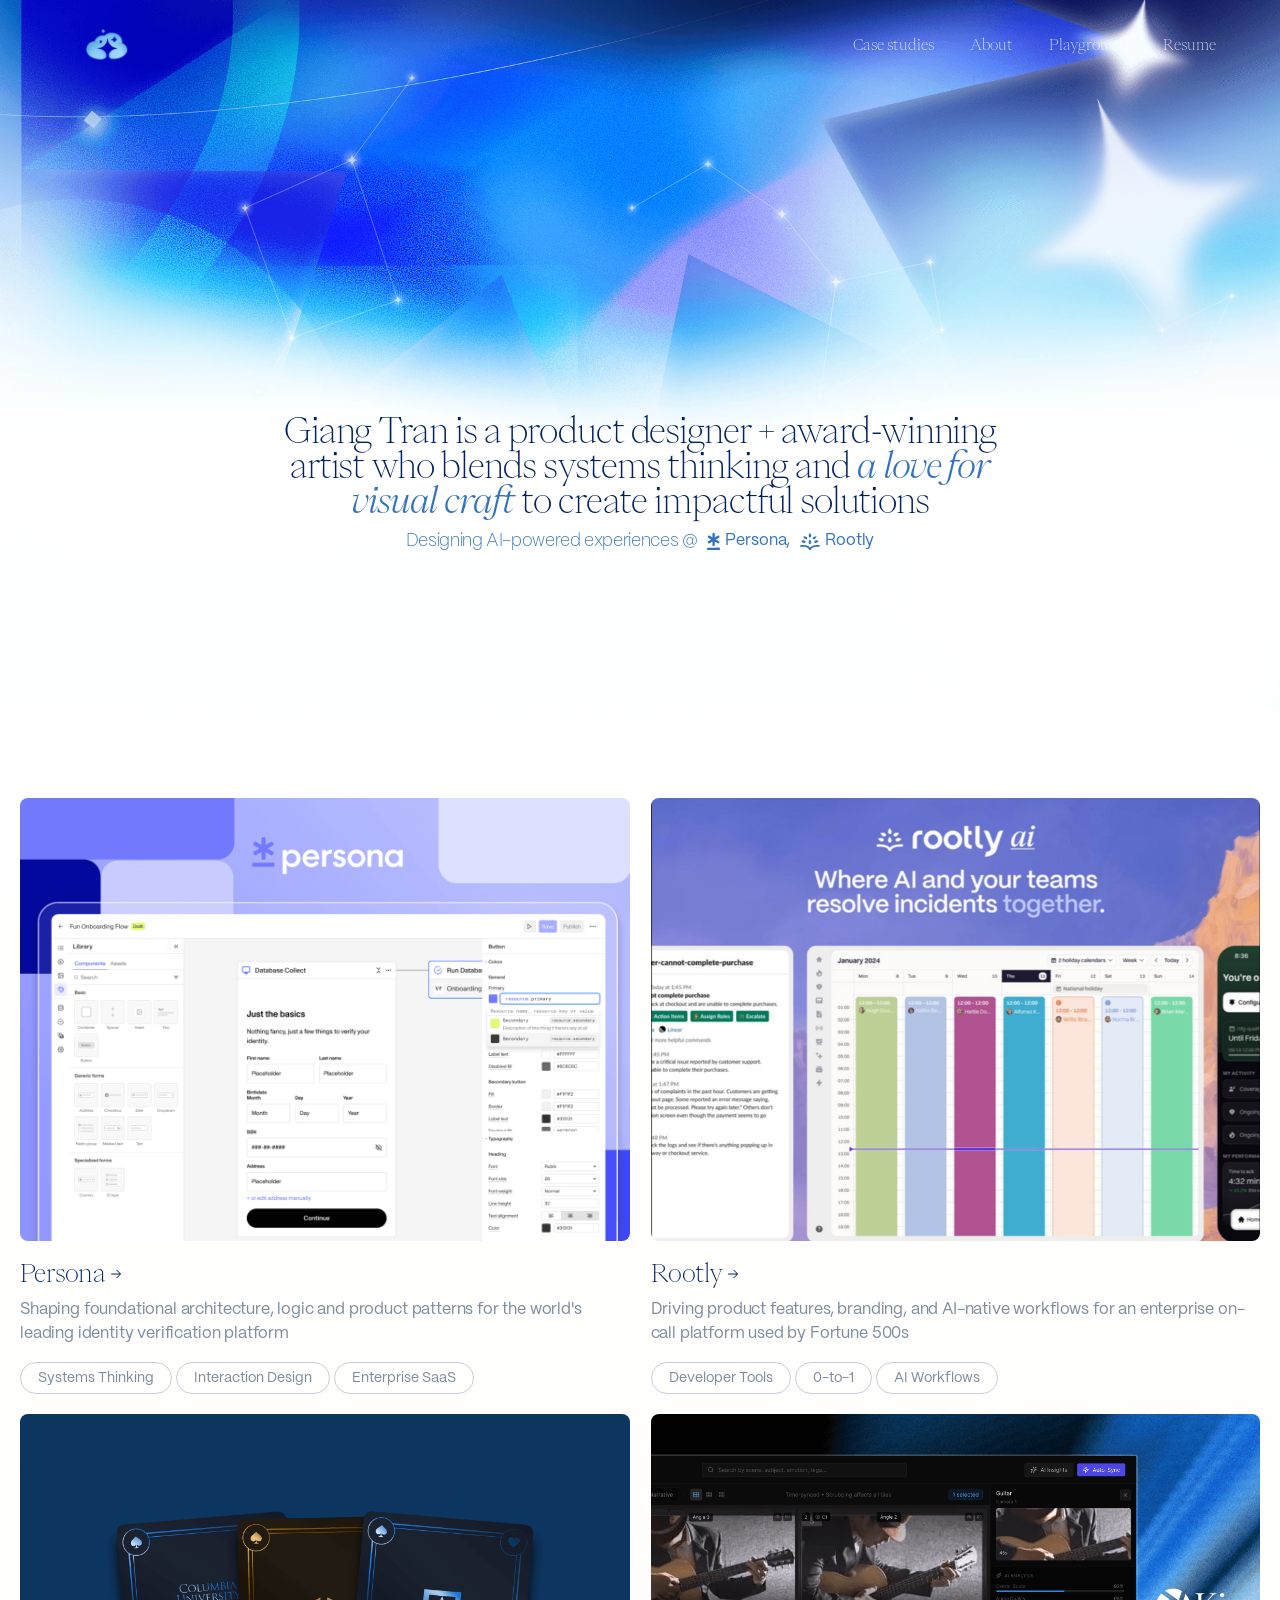
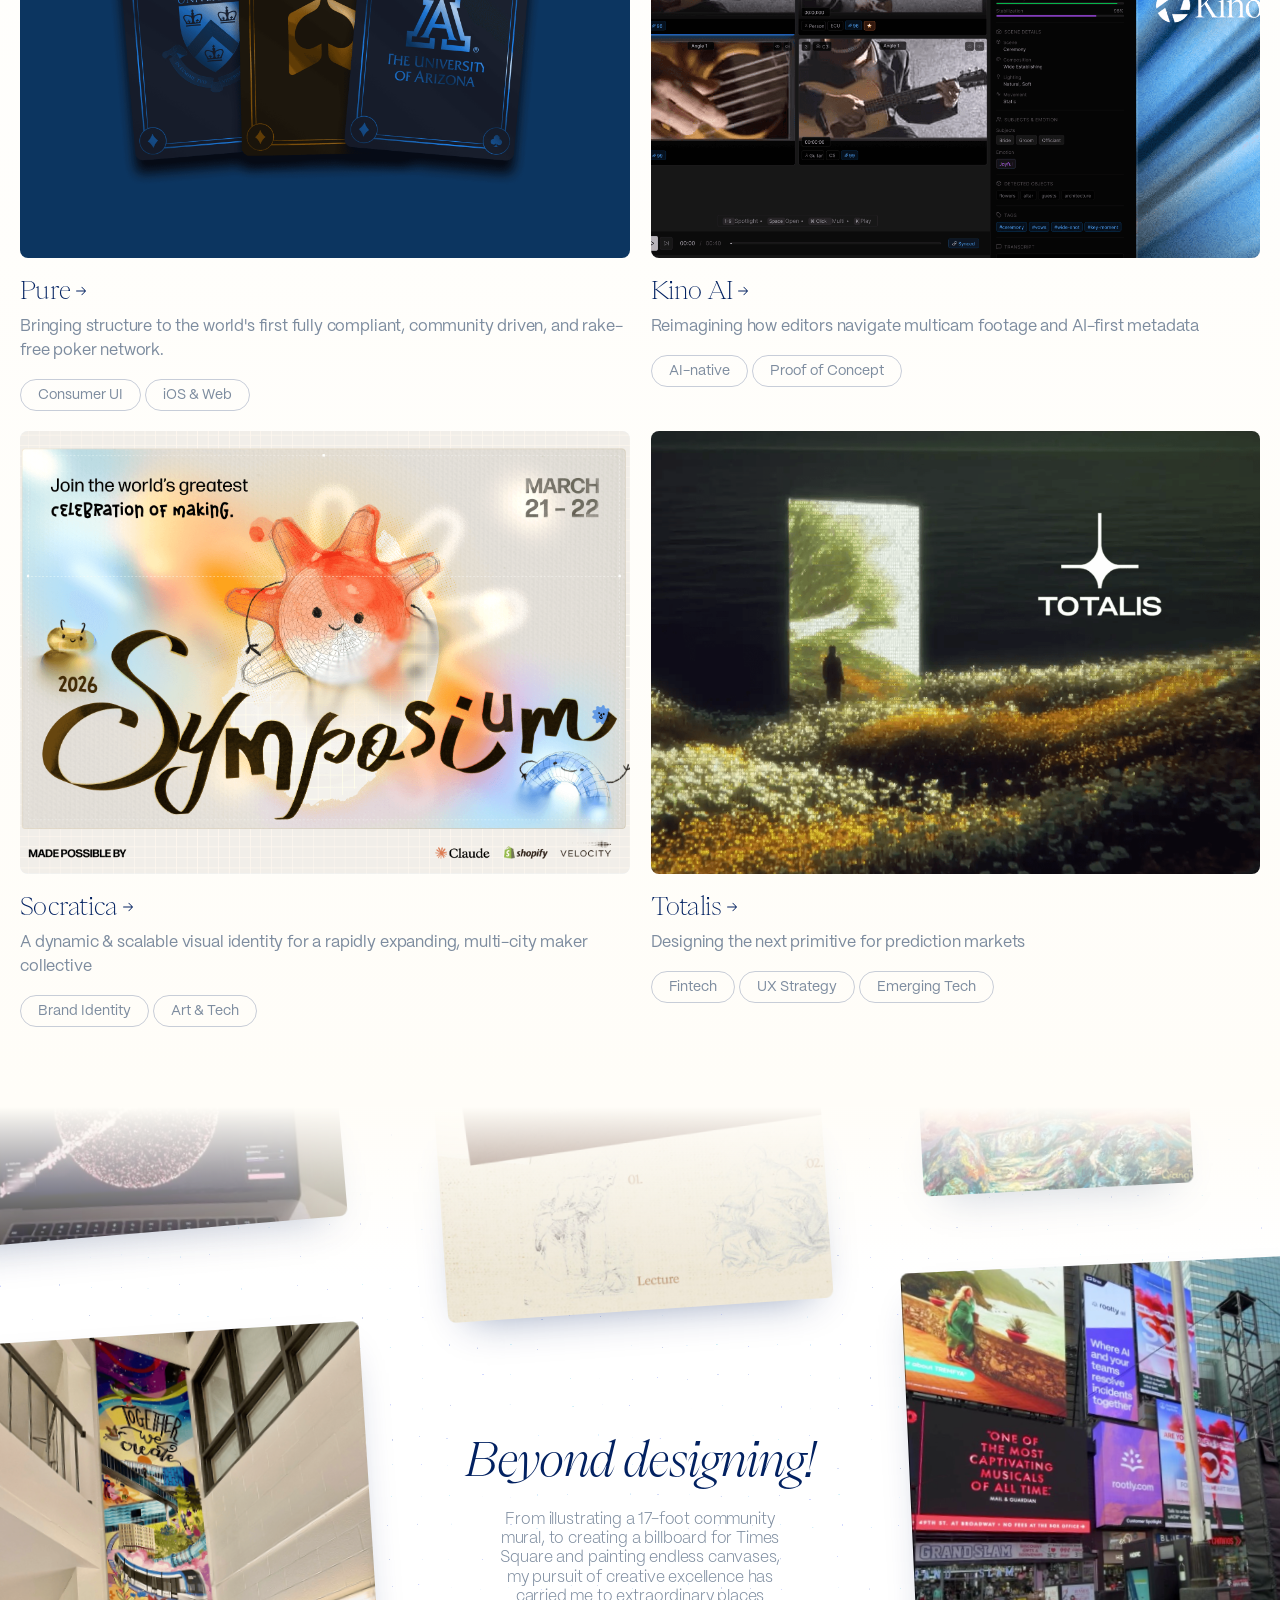
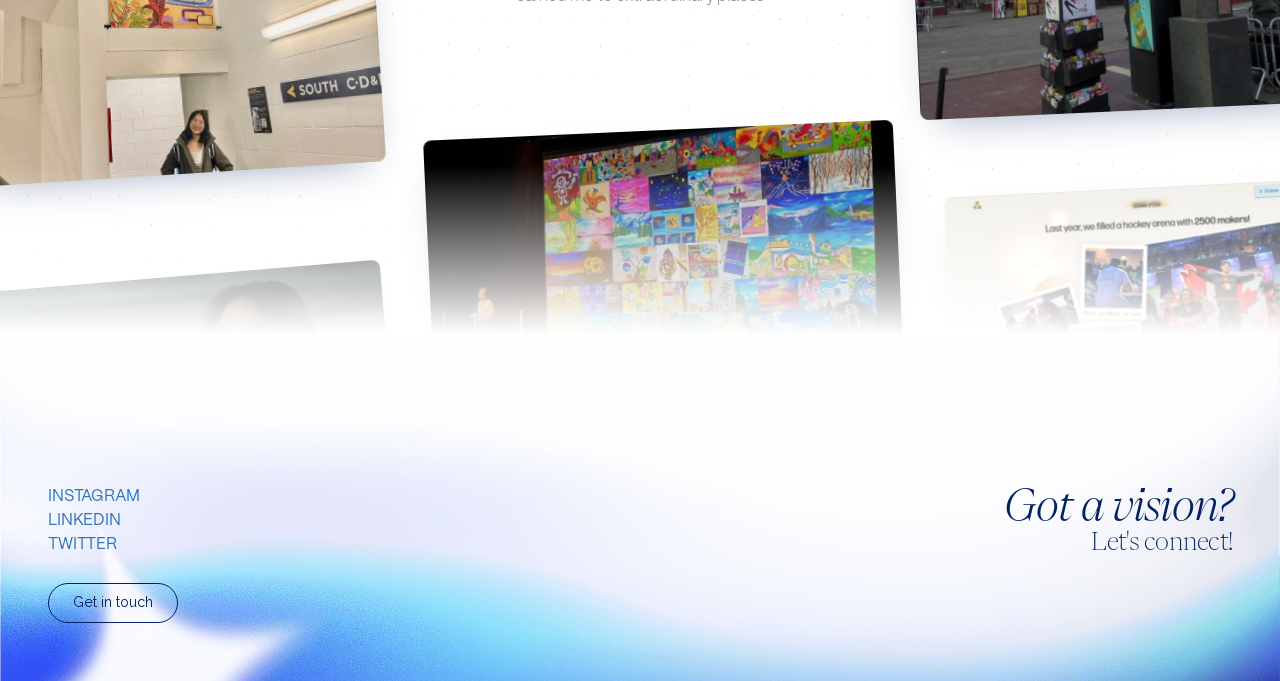
==== commit ce0f6049: "Case study refinements across Persona, Rootly and Pure Shared: titles in PP Eiko Thin; wider title a" ====
--- a/index.html
+++ b/index.html
@@ -18,7 +18,7 @@
     }
   </script>
   <link rel="stylesheet" href="site.css?v=f18c7867">
-  <link rel="stylesheet" href="styles.css?v=7fba7890">
+  <link rel="stylesheet" href="styles.css?v=c6fcc322">
 </head>
 <body class="home">
 
@@ -196,7 +196,6 @@
         <p>From illustrating a 17-foot community mural, to creating a billboard for Times Square and painting endless canvases, my pursuit of creative excellence has carried me to extraordinary places</p>
       </div>
 
-      <span class="drag-pill" aria-hidden="true">DRAG TO MOVE</span>
     </div>
   </section>
 </main>
@@ -219,6 +218,6 @@
   </div>
 </footer>
 
-<script src="site.js?v=5f1bb084" defer></script>
+<script src="site.js?v=56c943f7" defer></script>
 </body>
 </html>
--- a/site.css
+++ b/site.css
@@ -311,7 +311,32 @@
     transition: transform .5s cubic-bezier(.3, 1.4, .5, 1);
   }
   .cursor-sparkle.is-hovering svg { transform: rotate(90deg) scale(1.25); }
+
+  /* Over a case study, a "See project" label opens out beside the sparkle. */
+  .cursor-sparkle__label {
+    position: absolute;
+    top: 50%;
+    left: 36px;
+    padding: 6px 13px;
+    border-radius: 999px;
+    background: var(--navy);
+    font-family: var(--font-sans);
+    font-size: 13px;
+    line-height: 1.2;
+    letter-spacing: -.01em;
+    white-space: nowrap;
+    color: #fff;
+    clip-path: inset(0 100% 0 0 round 999px);
+    opacity: 0;
+    transform: translate(-6px, -50%);
+    transition: clip-path .45s cubic-bezier(.2, .8, .2, 1), opacity .25s, transform .45s cubic-bezier(.2, .8, .2, 1);
+  }
+  .cursor-sparkle.is-project .cursor-sparkle__label {
+    clip-path: inset(0 0 0 0 round 999px);
+    opacity: 1;
+    transform: translate(0, -50%);
+  }
 }
 @media (prefers-reduced-motion: reduce) {
-  .cursor-sparkle svg { transition: none; }
-}
+  .cursor-sparkle svg, .cursor-sparkle__label { transition: none; }
+}
--- a/styles.css
+++ b/styles.css
@@ -242,6 +242,7 @@
   width: 100%;
   height: 100%;
   object-fit: cover;
+  transition: transform .8s cubic-bezier(.2, .6, .2, 1);
 }
 /* On hover a soft white veil settles over the cover. */
 .work__media::after {
@@ -295,19 +296,7 @@
 }
 
 /* ---------- Beyond designing ---------- */
-/* Paper: a warm off-white with fine grain and faint mottling, ruled with a
-   very light graph-paper grid whose lines meet at the star field's dots. */
-.beyond {
-  position: relative;
-  background-color: #fdfcf9;
-  background-image:
-    url("data:image/svg+xml,%3Csvg xmlns='http://www.w3.org/2000/svg' width='220' height='220'%3E%3Cfilter id='g'%3E%3CfeTurbulence type='fractalNoise' baseFrequency='.85' numOctaves='3' stitchTiles='stitch'/%3E%3CfeColorMatrix type='saturate' values='0'/%3E%3C/filter%3E%3Crect width='100%25' height='100%25' filter='url(%23g)' opacity='.12'/%3E%3C/svg%3E"),
-    url("data:image/svg+xml,%3Csvg xmlns='http://www.w3.org/2000/svg' width='600' height='600'%3E%3Cfilter id='m'%3E%3CfeTurbulence type='fractalNoise' baseFrequency='.012 .02' numOctaves='2' stitchTiles='stitch'/%3E%3CfeColorMatrix type='saturate' values='0'/%3E%3C/filter%3E%3Crect width='100%25' height='100%25' filter='url(%23m)' opacity='.08'/%3E%3C/svg%3E"),
-    linear-gradient(rgba(2, 33, 97, .045) 1px, transparent 1px),
-    linear-gradient(90deg, rgba(2, 33, 97, .045) 1px, transparent 1px);
-  background-size: 220px 220px, 600px 600px, 30px 30px, 30px 30px;
-  background-position: 0 0, 0 0, -.5px -.5px, -.5px -.5px;
-}
+.beyond { position: relative; background: #fff; }
 
 /* Star field (site.js): a faint grid of tiny stars behind the canvas that
    blooms around the cursor. Its canvas is viewport-sized and sticks while the
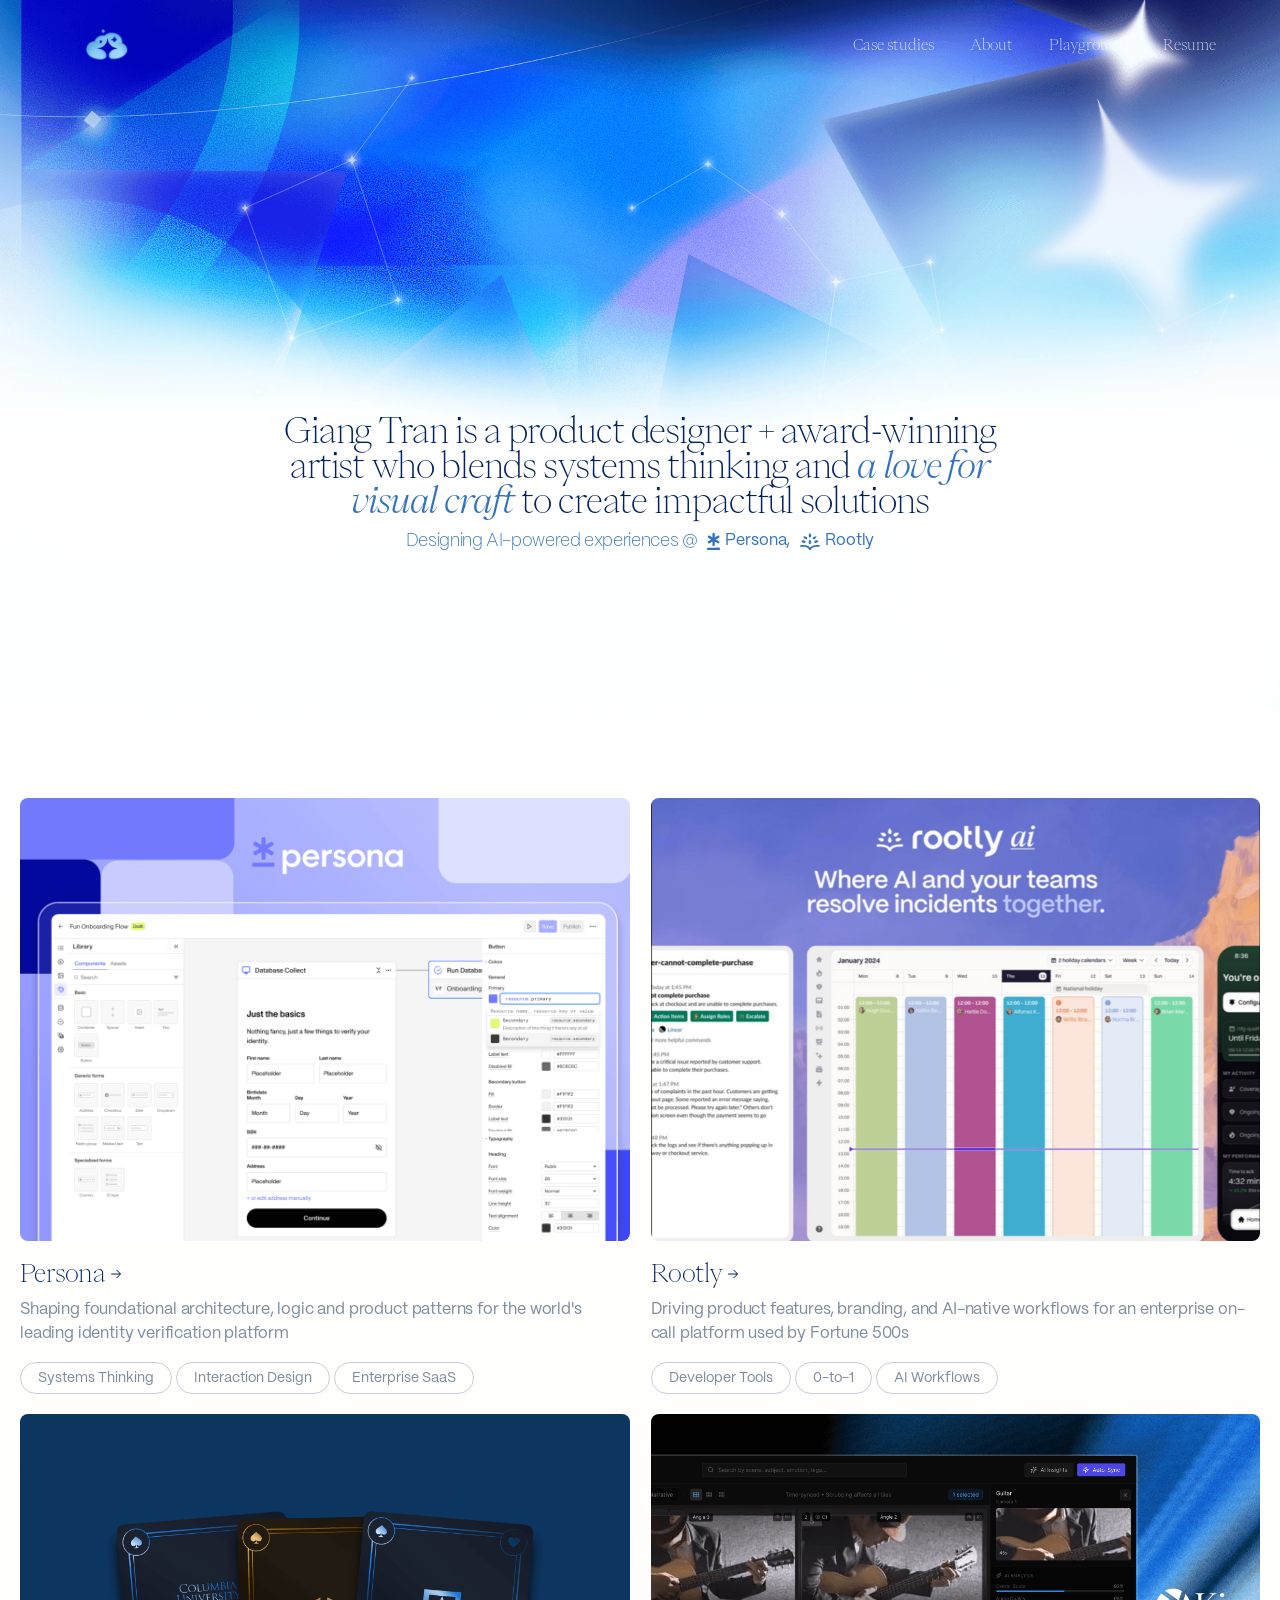
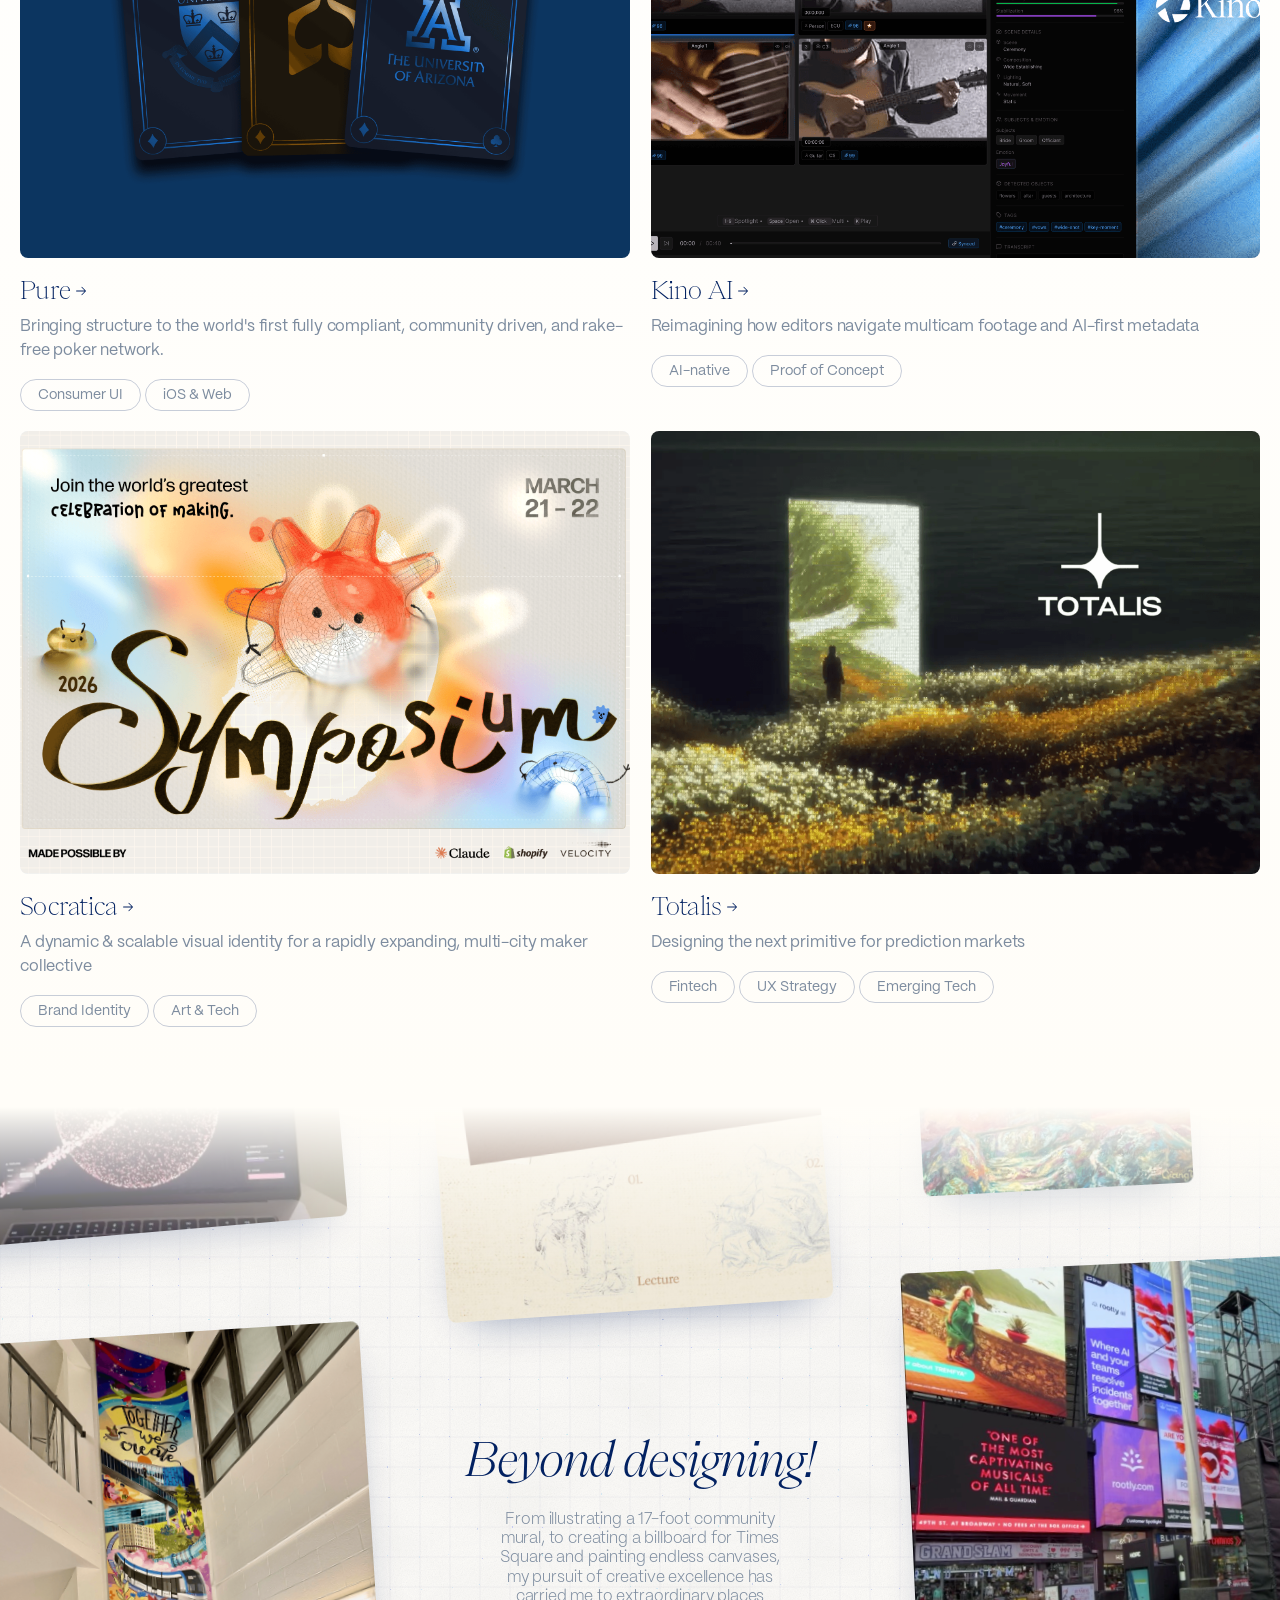
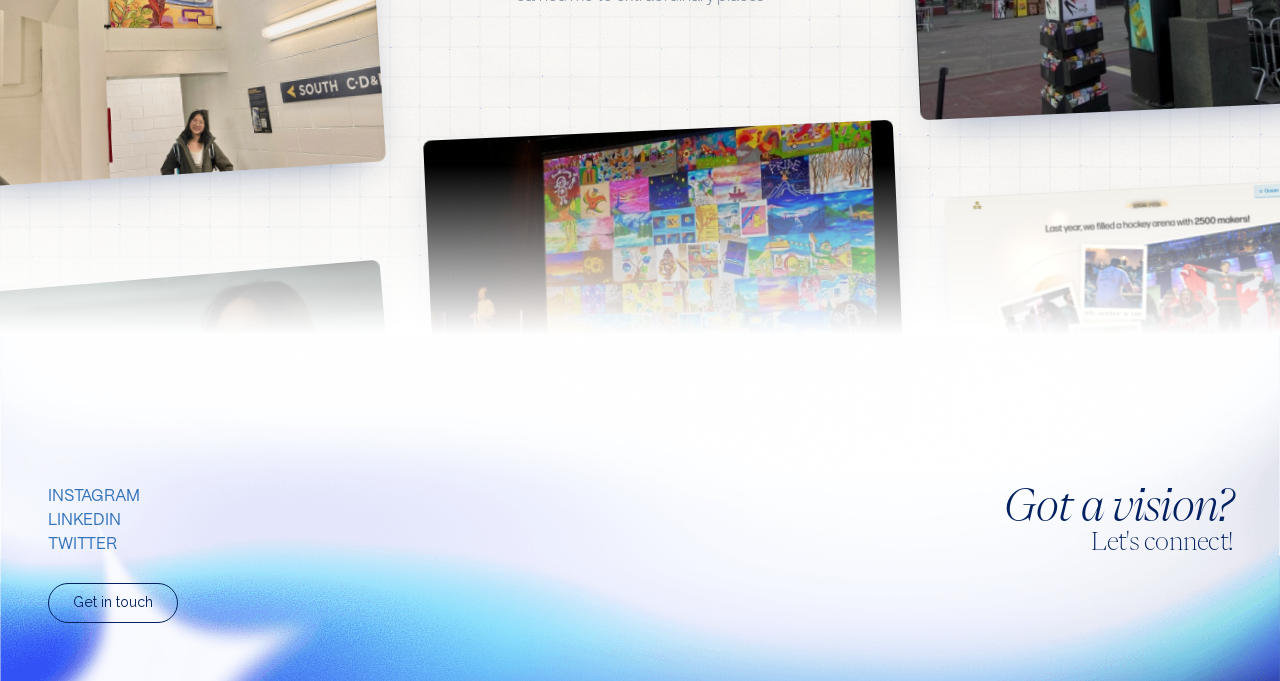
==== commit a3fe48bf: "Remove the "drag to move" pill from Beyond designing The grab cursor already signals the canvas can " ====
--- a/index.html
+++ b/index.html
@@ -18,7 +18,7 @@
     }
   </script>
   <link rel="stylesheet" href="site.css?v=f18c7867">
-  <link rel="stylesheet" href="styles.css?v=c6fcc322">
+  <link rel="stylesheet" href="styles.css?v=7fba7890">
 </head>
 <body class="home">
 
@@ -218,6 +218,6 @@
   </div>
 </footer>
 
-<script src="site.js?v=56c943f7" defer></script>
+<script src="site.js?v=5f1bb084" defer></script>
 </body>
 </html>
--- a/styles.css
+++ b/styles.css
@@ -242,7 +242,6 @@
   width: 100%;
   height: 100%;
   object-fit: cover;
-  transition: transform .8s cubic-bezier(.2, .6, .2, 1);
 }
 /* On hover a soft white veil settles over the cover. */
 .work__media::after {
@@ -296,7 +295,19 @@
 }
 
 /* ---------- Beyond designing ---------- */
-.beyond { position: relative; background: #fff; }
+/* Paper: a warm off-white with fine grain and faint mottling, ruled with a
+   very light graph-paper grid whose lines meet at the star field's dots. */
+.beyond {
+  position: relative;
+  background-color: #fdfcf9;
+  background-image:
+    url("data:image/svg+xml,%3Csvg xmlns='http://www.w3.org/2000/svg' width='220' height='220'%3E%3Cfilter id='g'%3E%3CfeTurbulence type='fractalNoise' baseFrequency='.85' numOctaves='3' stitchTiles='stitch'/%3E%3CfeColorMatrix type='saturate' values='0'/%3E%3C/filter%3E%3Crect width='100%25' height='100%25' filter='url(%23g)' opacity='.12'/%3E%3C/svg%3E"),
+    url("data:image/svg+xml,%3Csvg xmlns='http://www.w3.org/2000/svg' width='600' height='600'%3E%3Cfilter id='m'%3E%3CfeTurbulence type='fractalNoise' baseFrequency='.012 .02' numOctaves='2' stitchTiles='stitch'/%3E%3CfeColorMatrix type='saturate' values='0'/%3E%3C/filter%3E%3Crect width='100%25' height='100%25' filter='url(%23m)' opacity='.08'/%3E%3C/svg%3E"),
+    linear-gradient(rgba(2, 33, 97, .045) 1px, transparent 1px),
+    linear-gradient(90deg, rgba(2, 33, 97, .045) 1px, transparent 1px);
+  background-size: 220px 220px, 600px 600px, 30px 30px, 30px 30px;
+  background-position: 0 0, 0 0, -.5px -.5px, -.5px -.5px;
+}
 
 /* Star field (site.js): a faint grid of tiny stars behind the canvas that
    blooms around the cursor. Its canvas is viewport-sized and sticks while the
@@ -477,26 +488,6 @@
   .lightbox, .lightbox__figure, .beyond__item figcaption { transition: none; }
 }
 
-.drag-pill {
-  position: absolute;
-  top: 24px;
-  left: 50%;
-  z-index: 2;
-  padding: 8px 18px;
-  border-radius: 999px;
-  background: rgba(64, 64, 64, .78);
-  -webkit-backdrop-filter: blur(6px);
-  backdrop-filter: blur(6px);
-  font-family: "Space Mono", var(--font-mono);
-  font-size: 20px;
-  line-height: 30px;
-  letter-spacing: 0;
-  white-space: nowrap;
-  color: #fff;
-  transform: translate(-50%, 0);
-  pointer-events: none;
-  transition: opacity .3s;
-}
 /* ---------- Scroll reveals ---------- */
 .js-motion .work {
   transition:
@@ -536,7 +527,6 @@
   .beyond__head h2 { font-size: 34px; }
   .beyond__head p { font-size: 14px; }
 
-  .drag-pill { top: 16px; padding: 5px 14px; font-size: 14px; line-height: 24px; }
 }
 
 @media (prefers-reduced-motion: reduce) {
